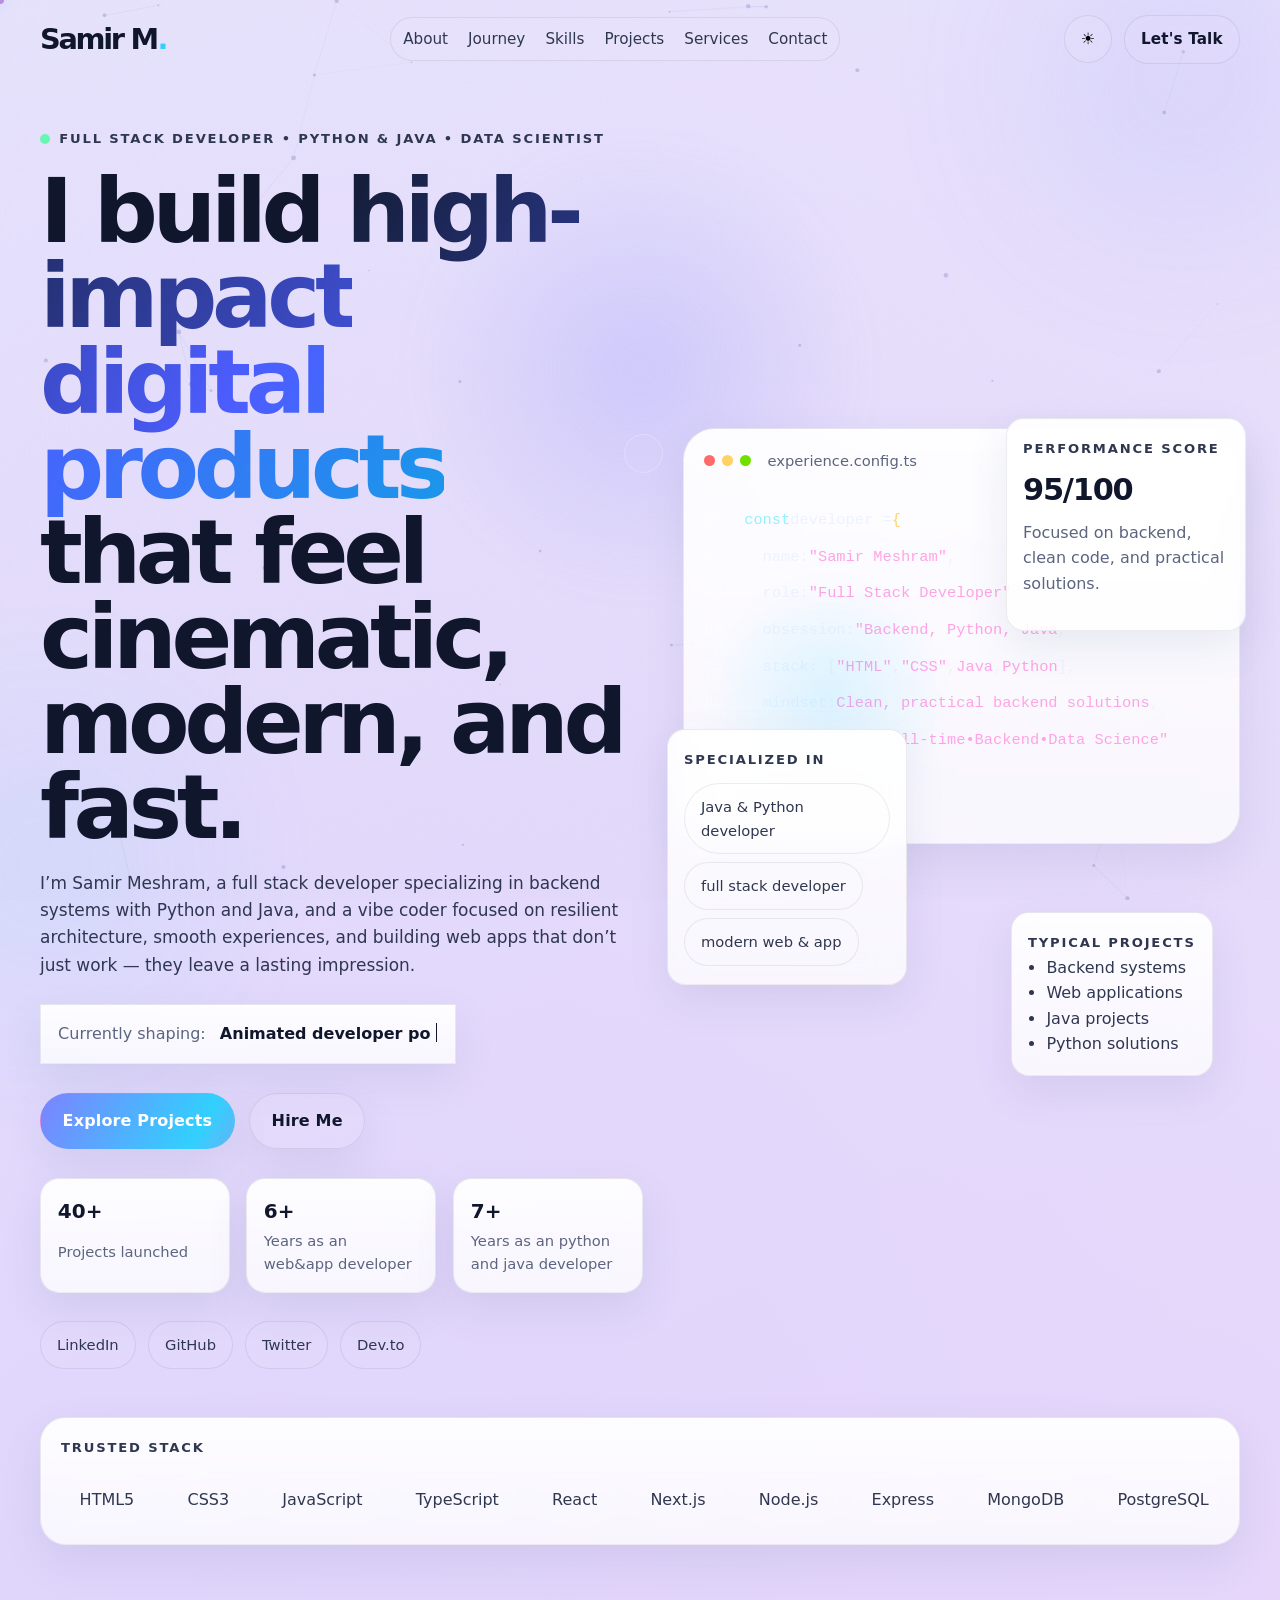
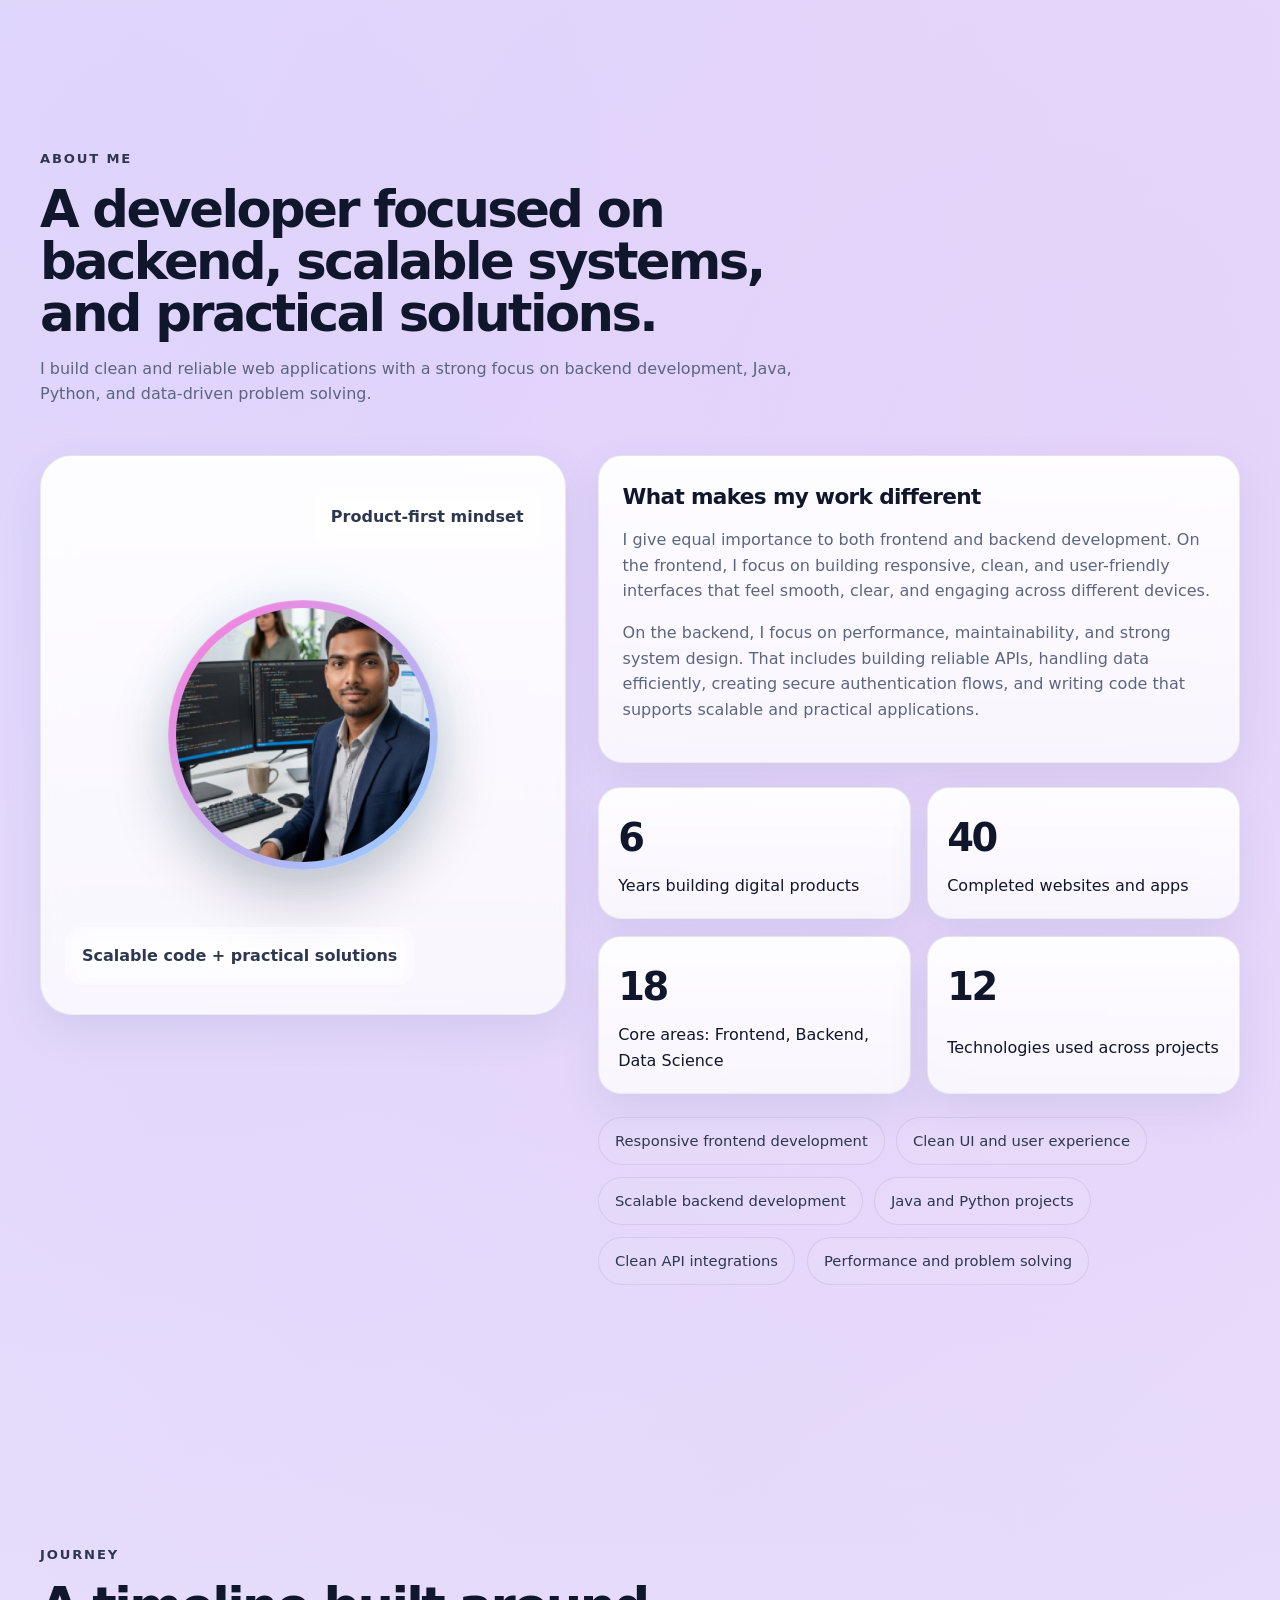
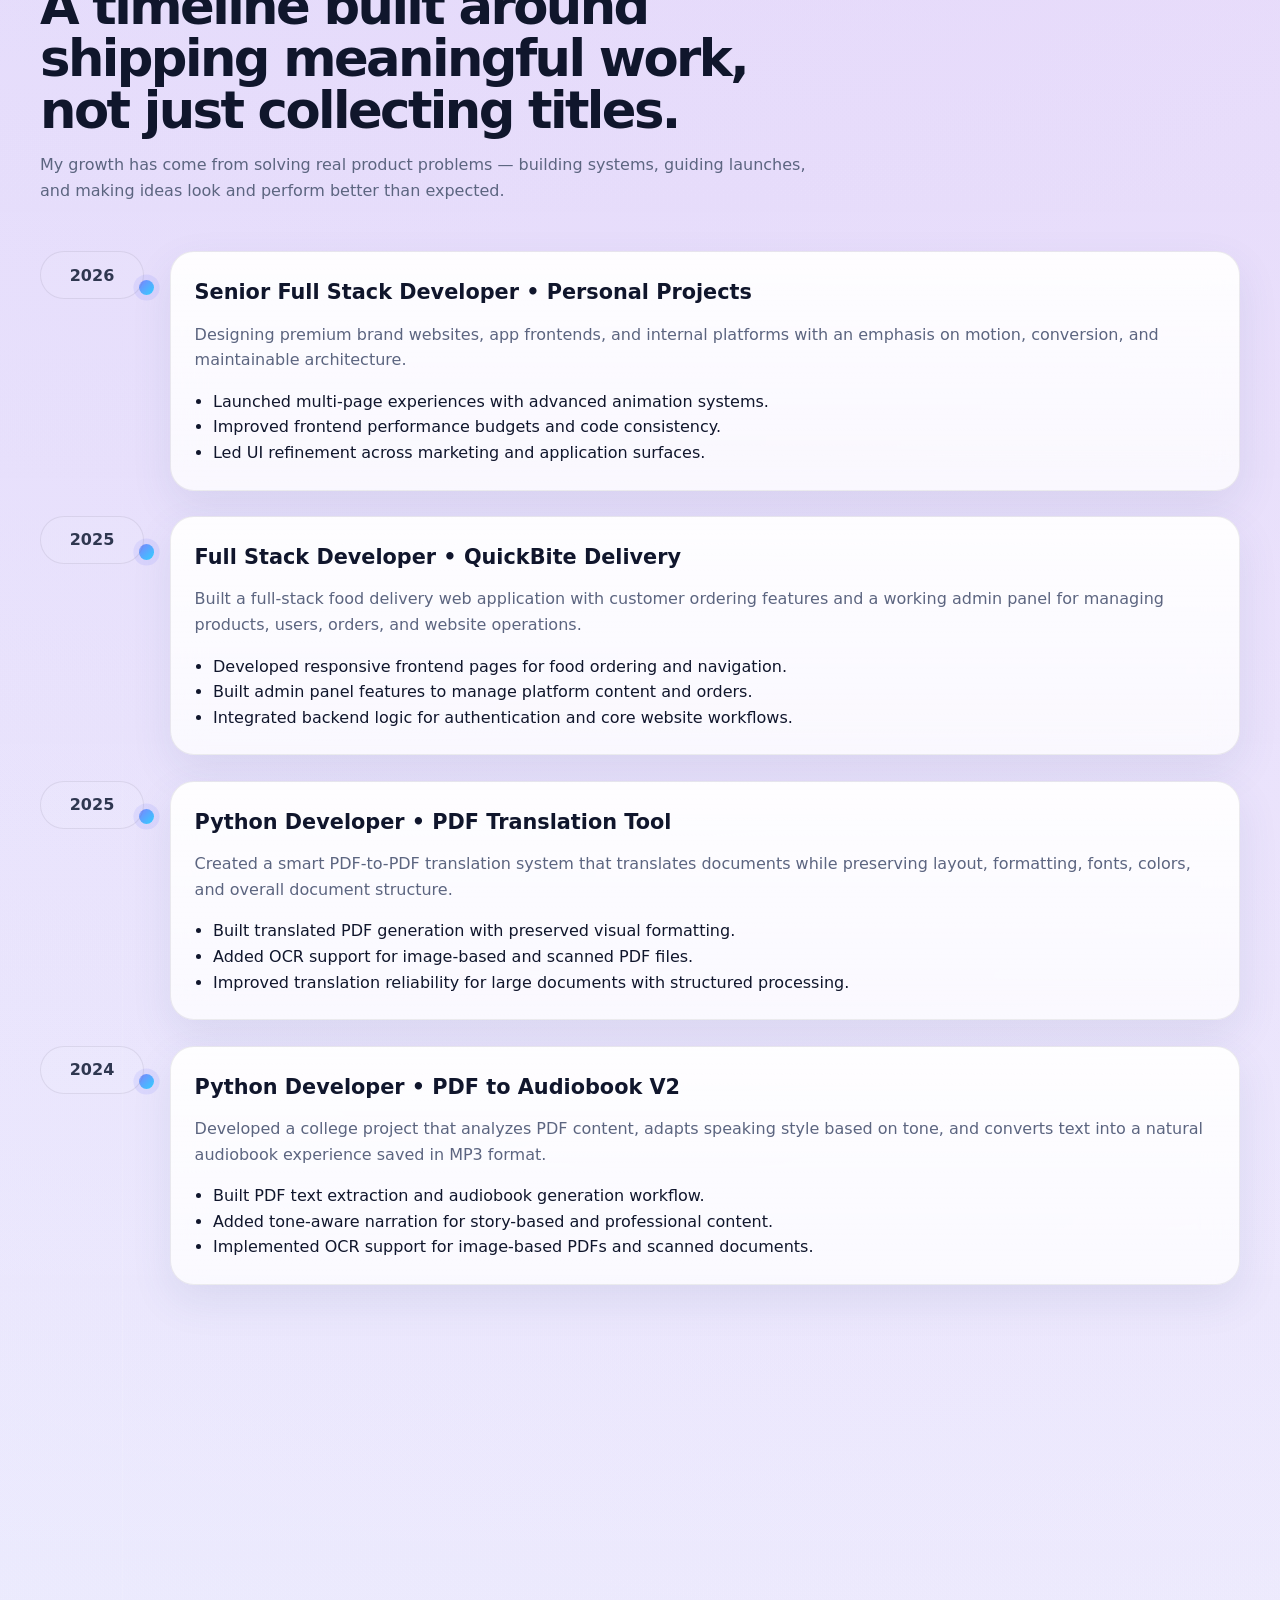
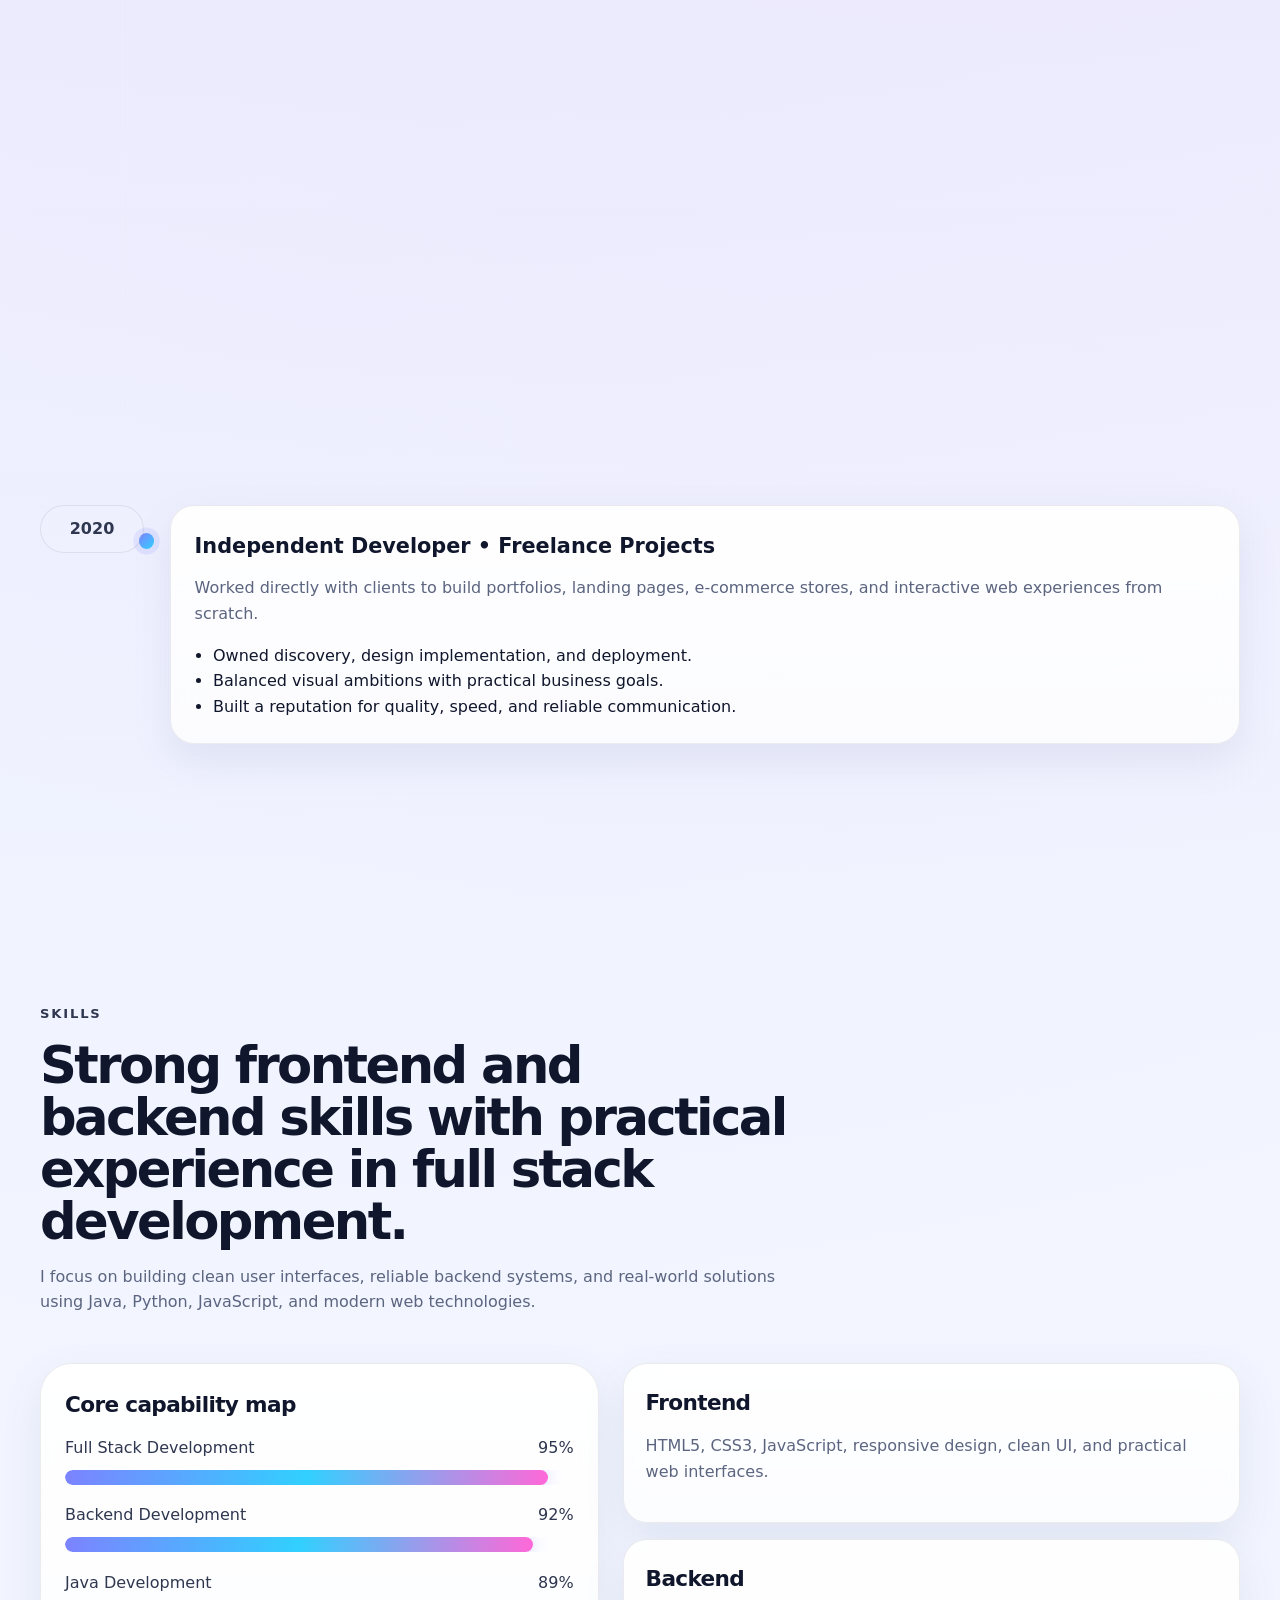
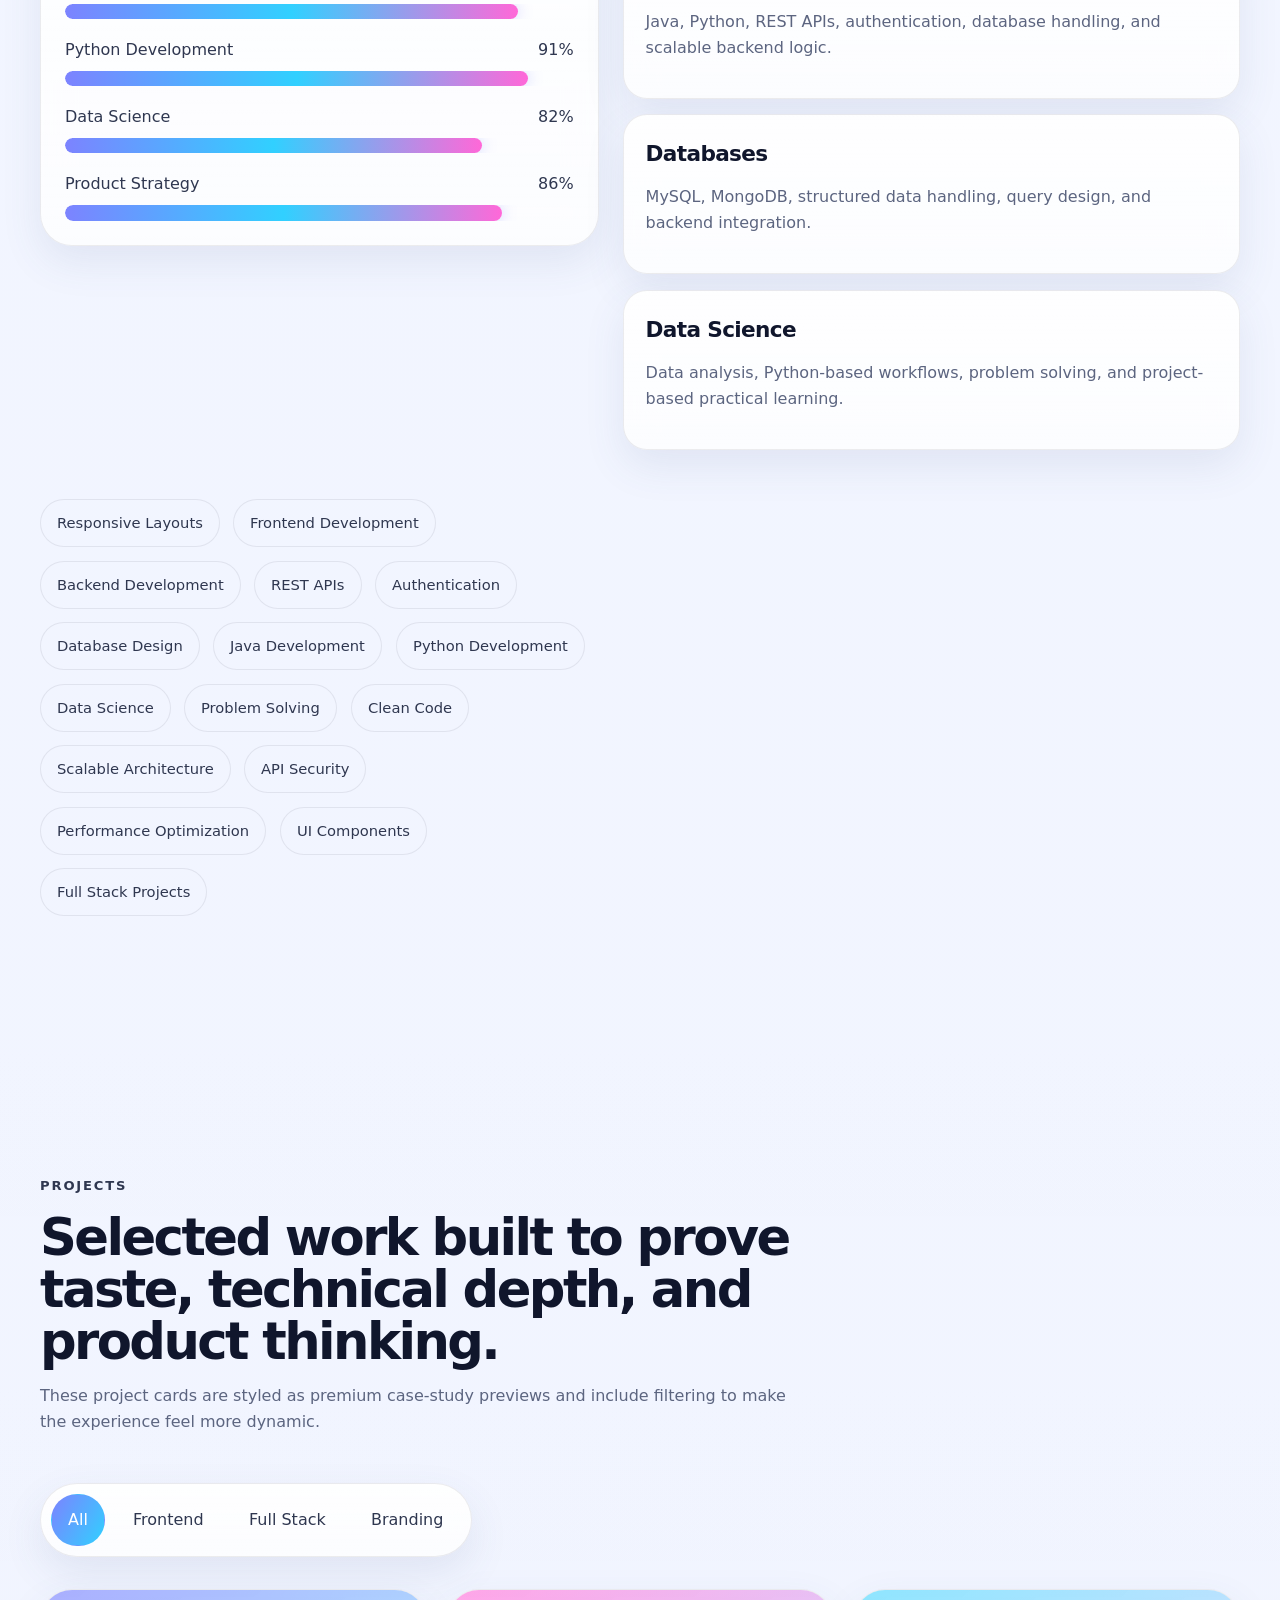
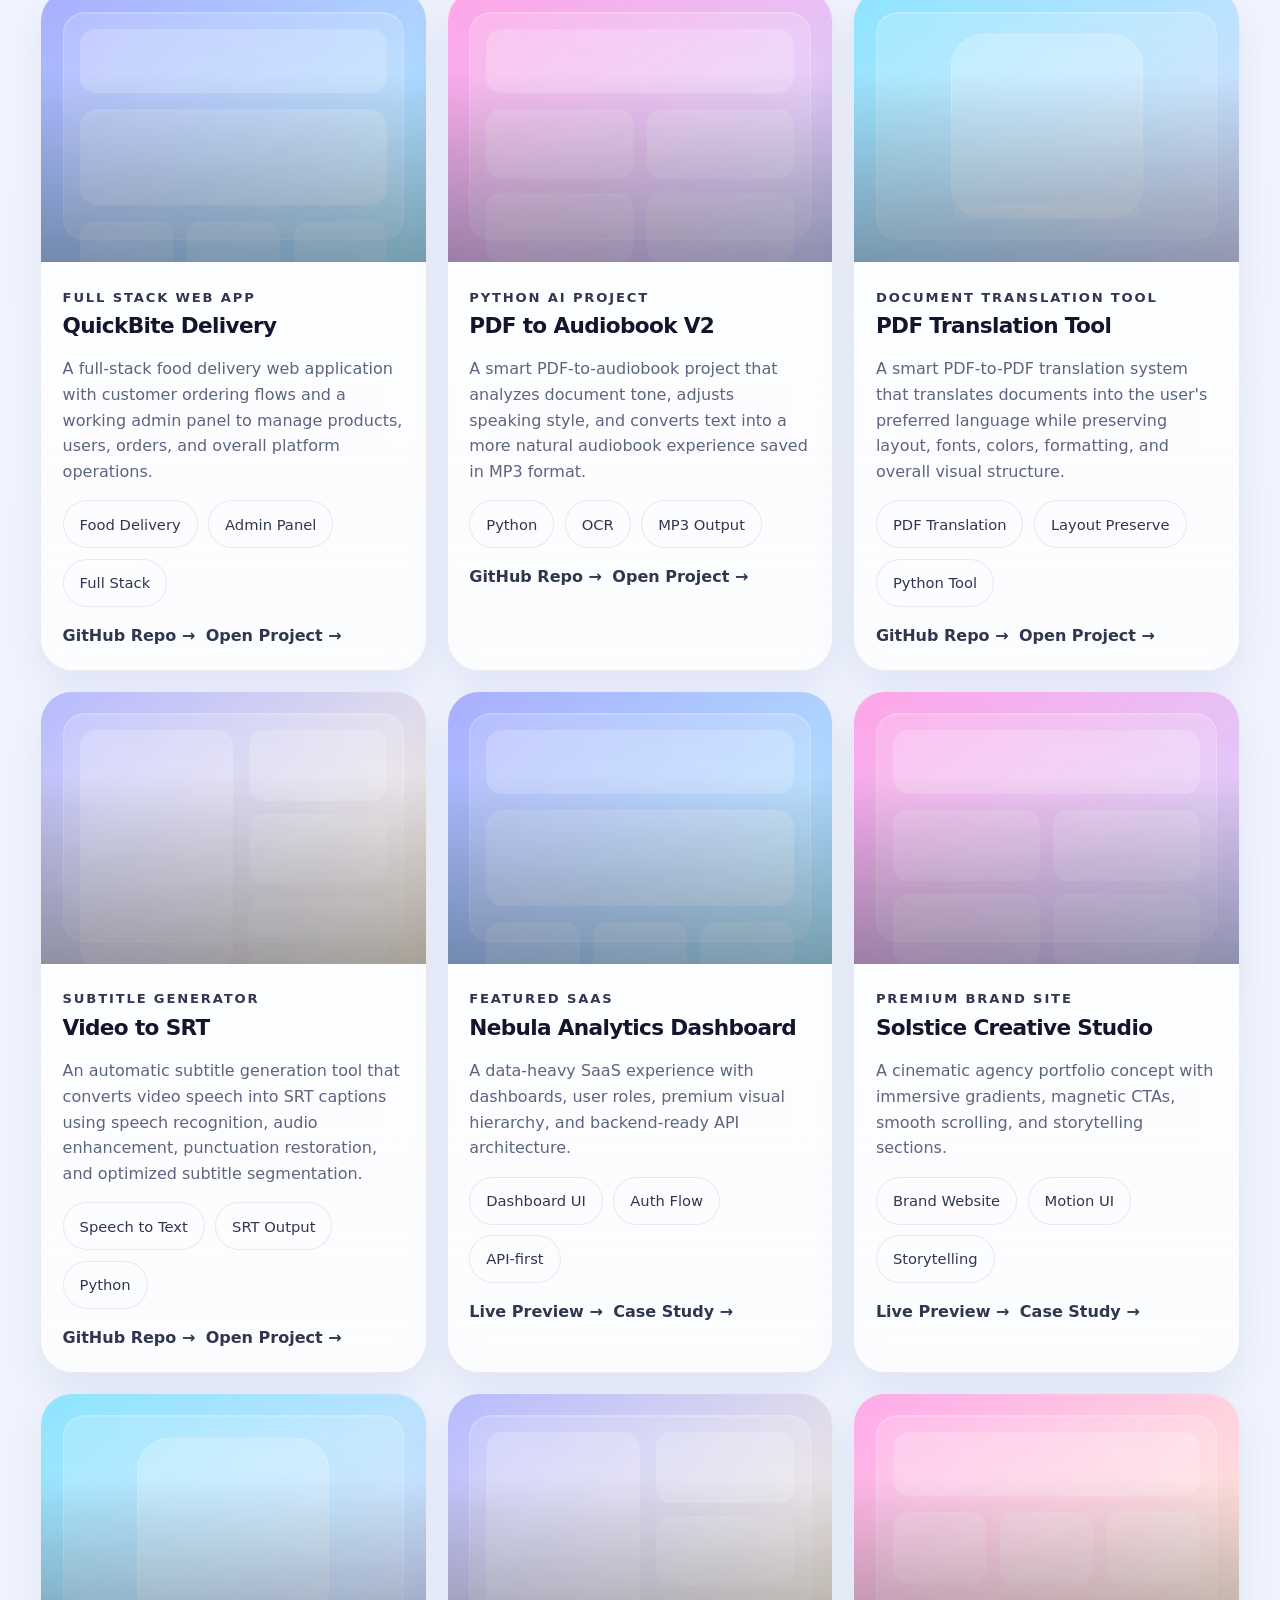
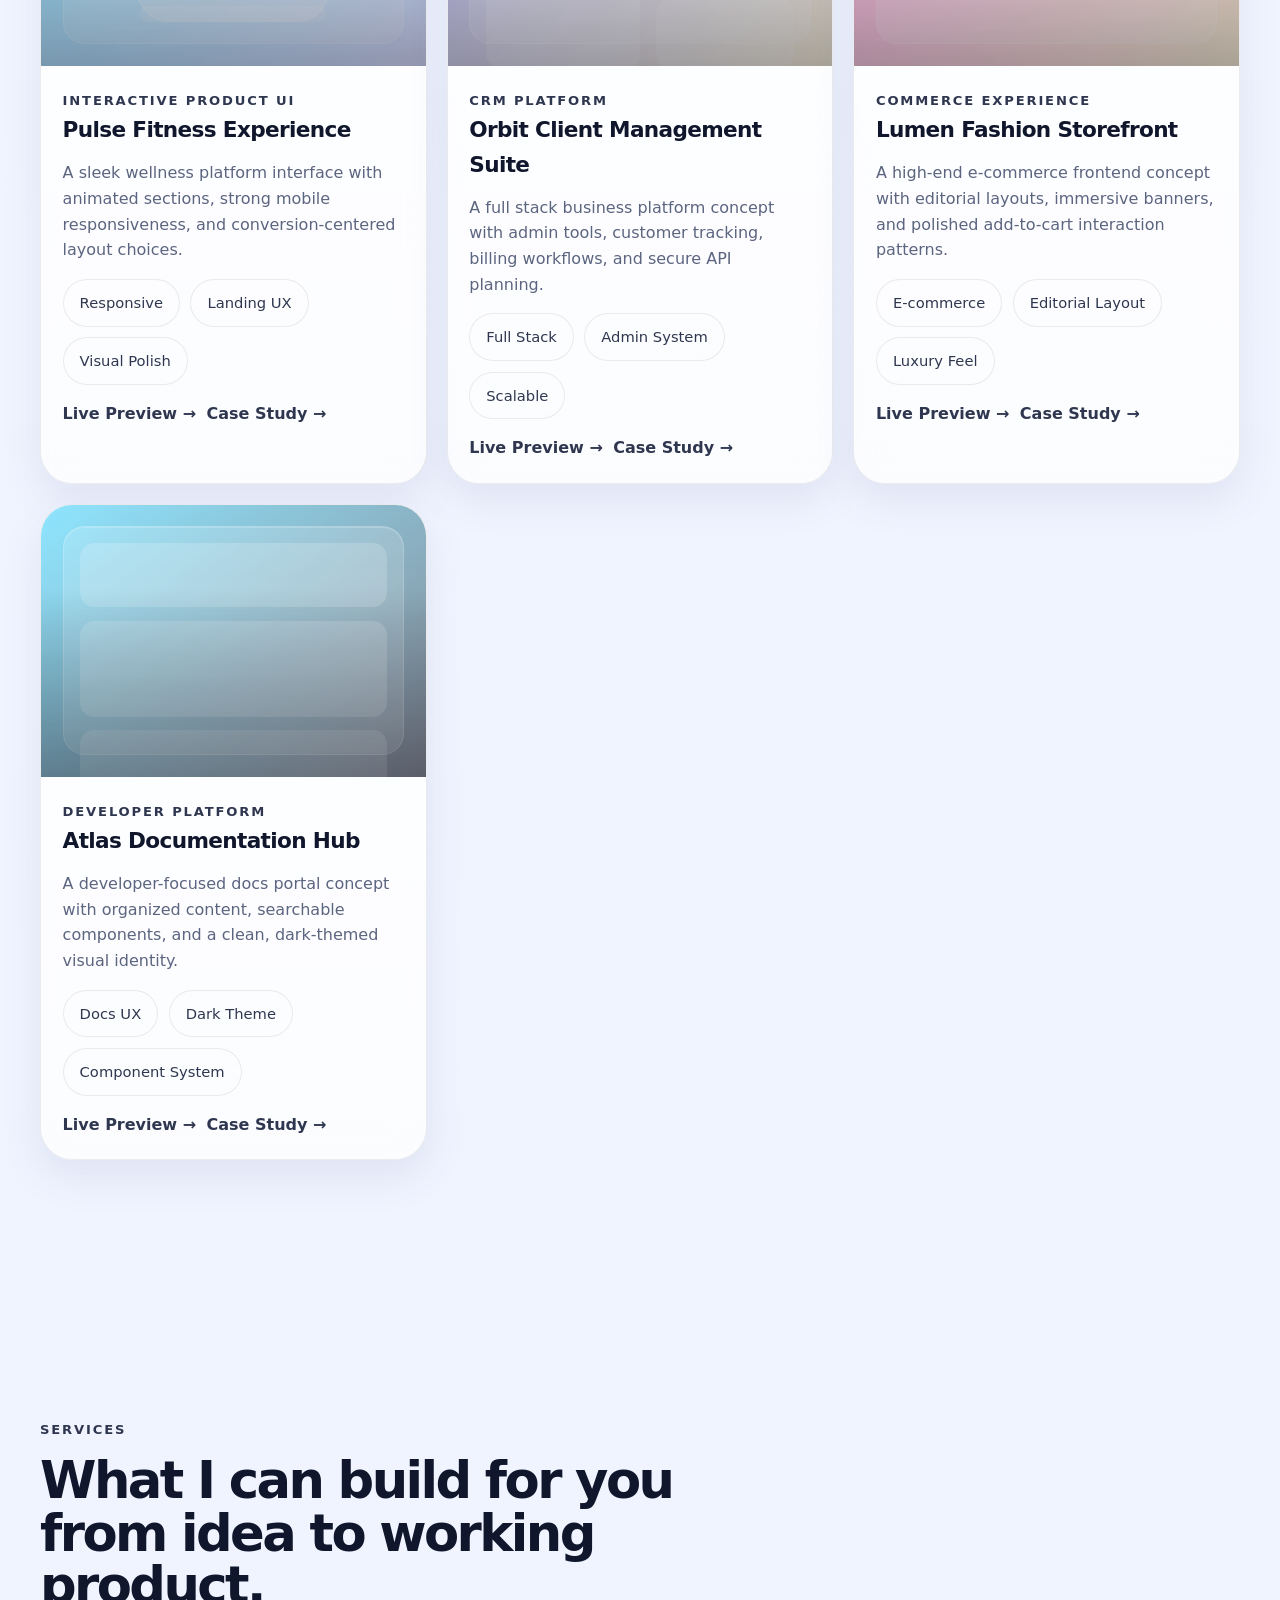
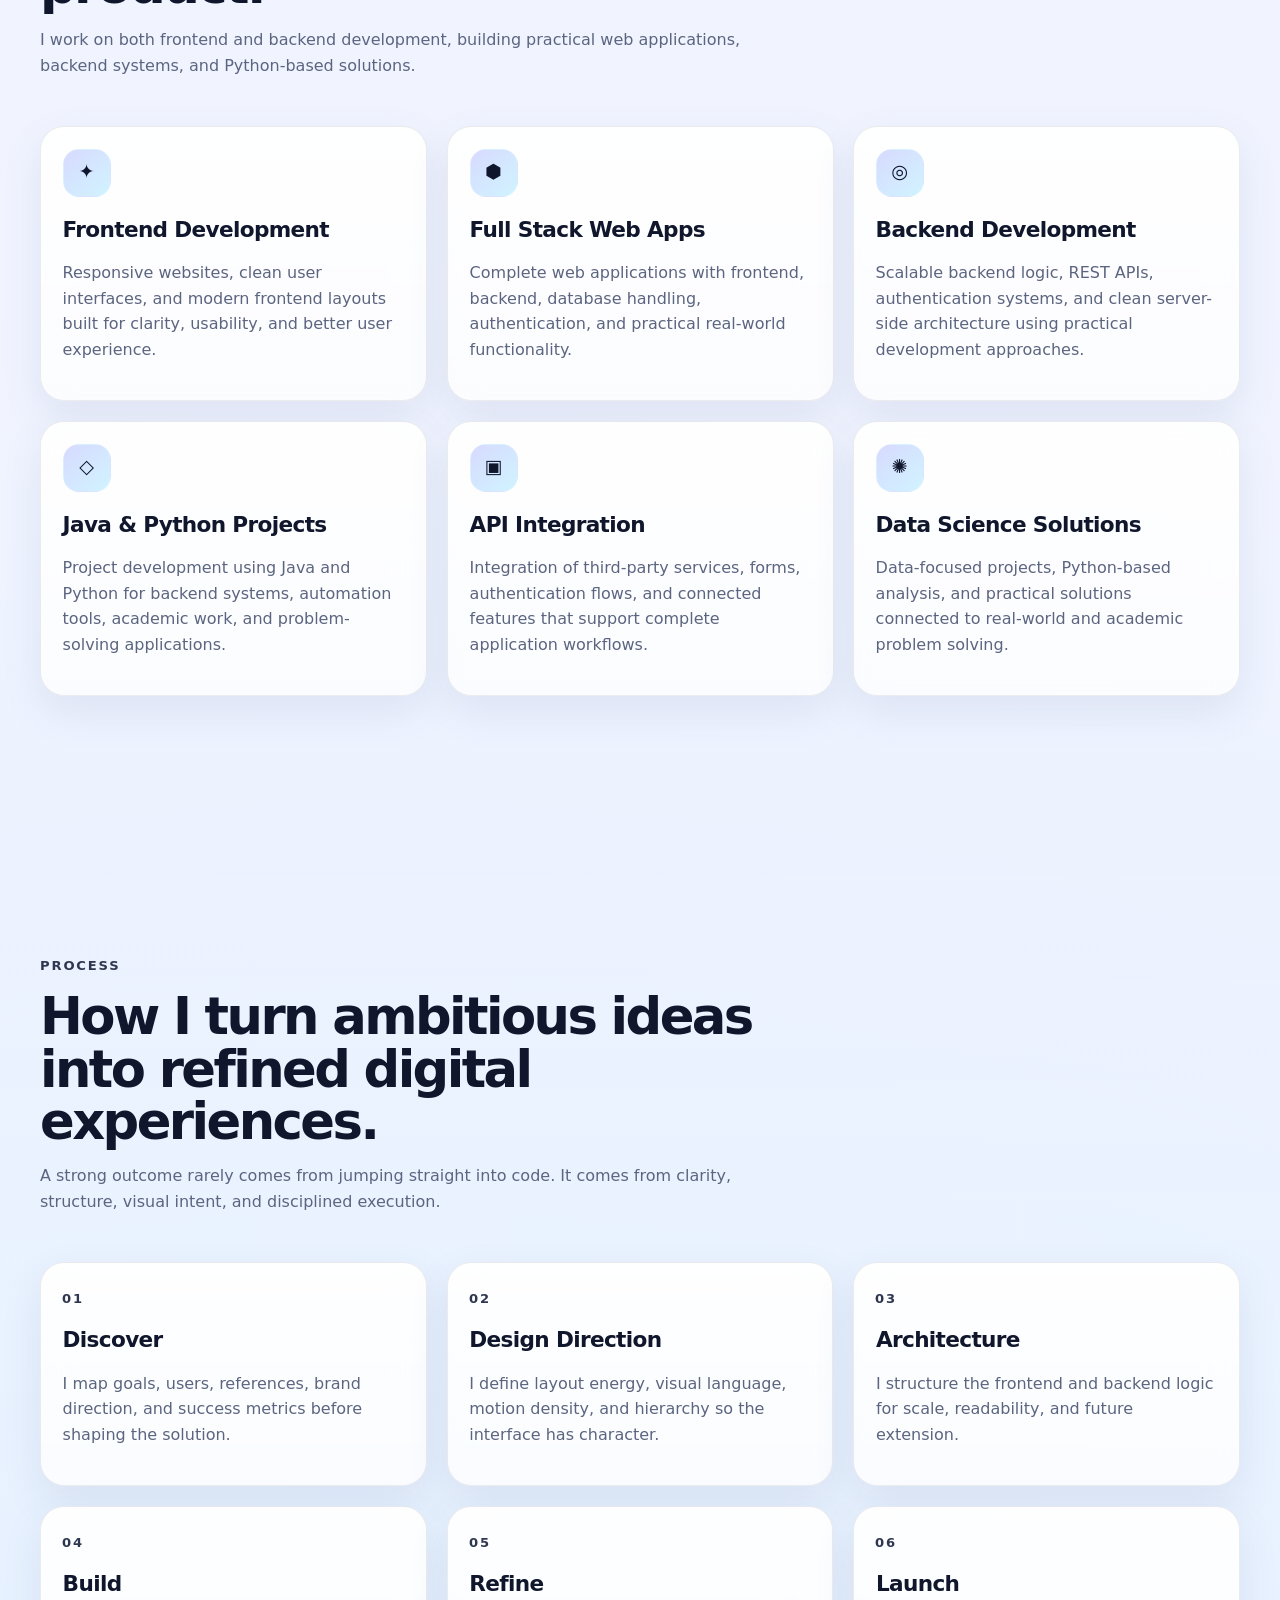
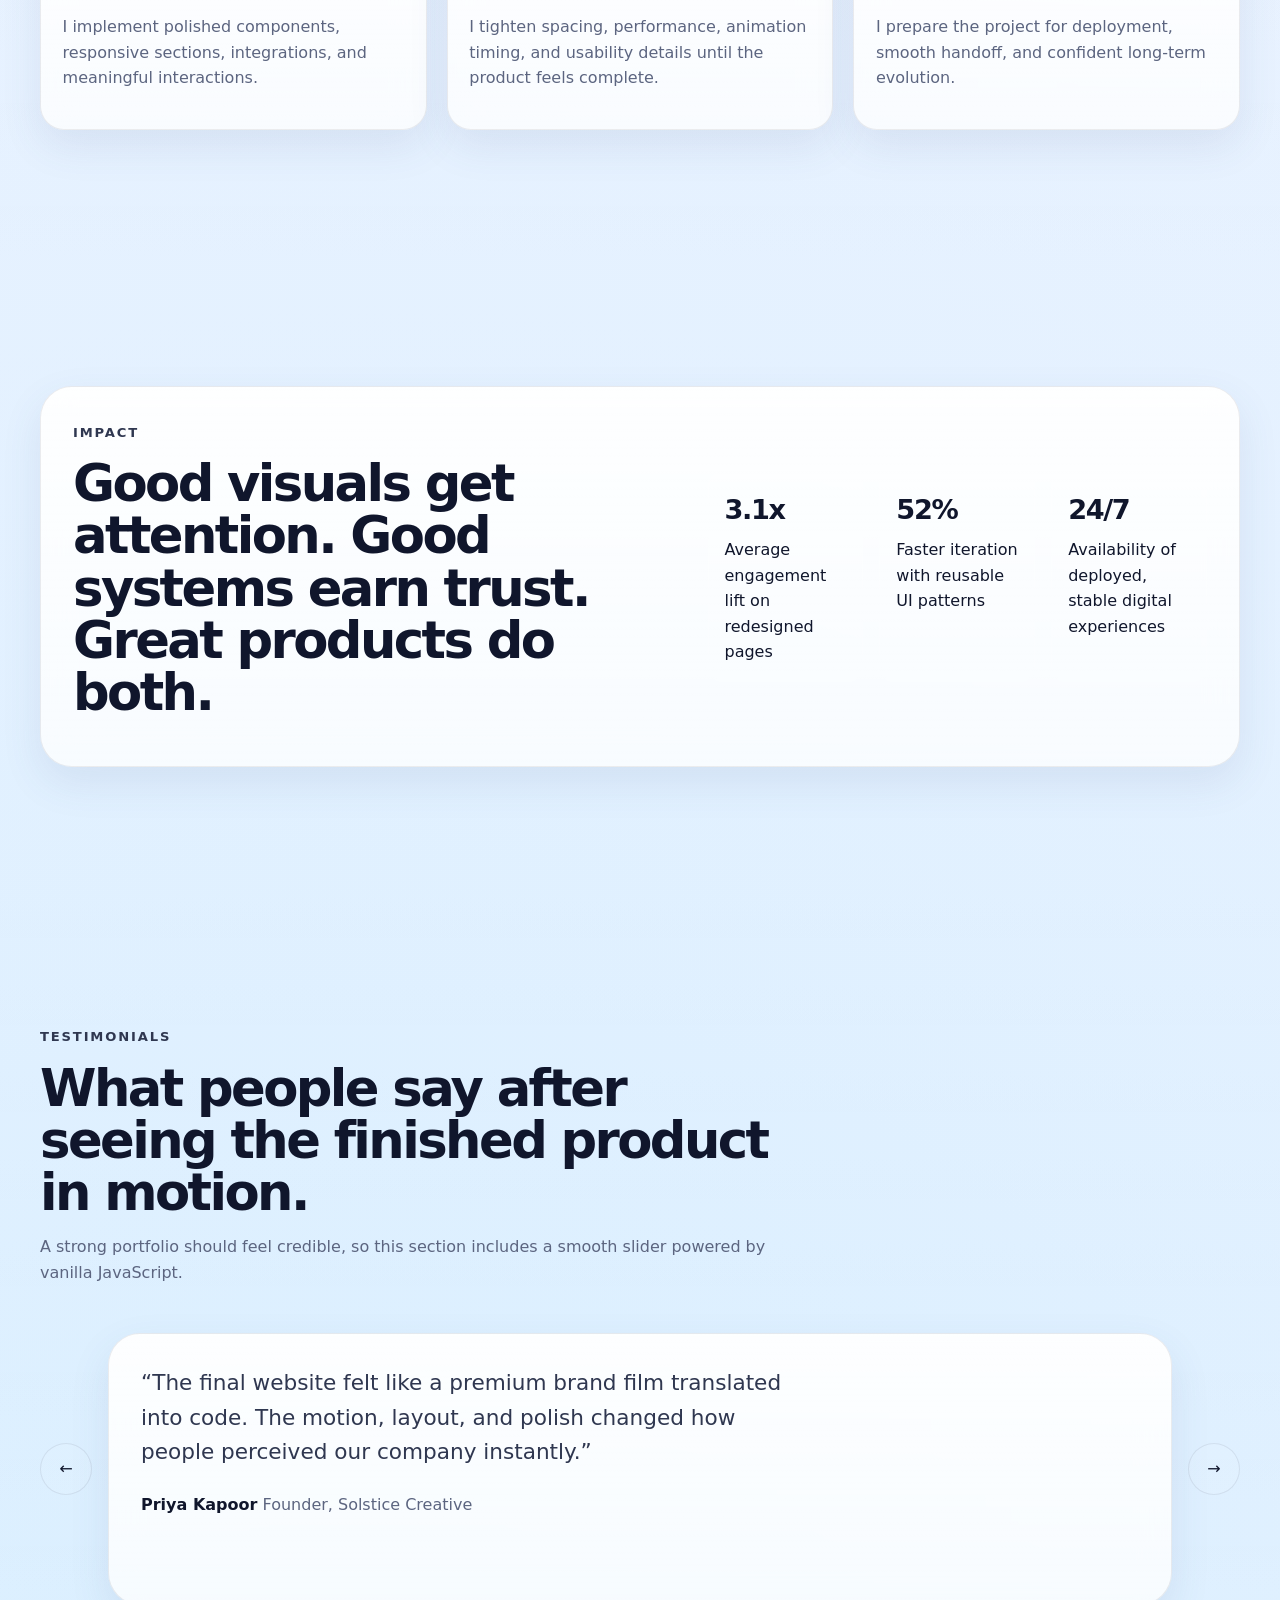
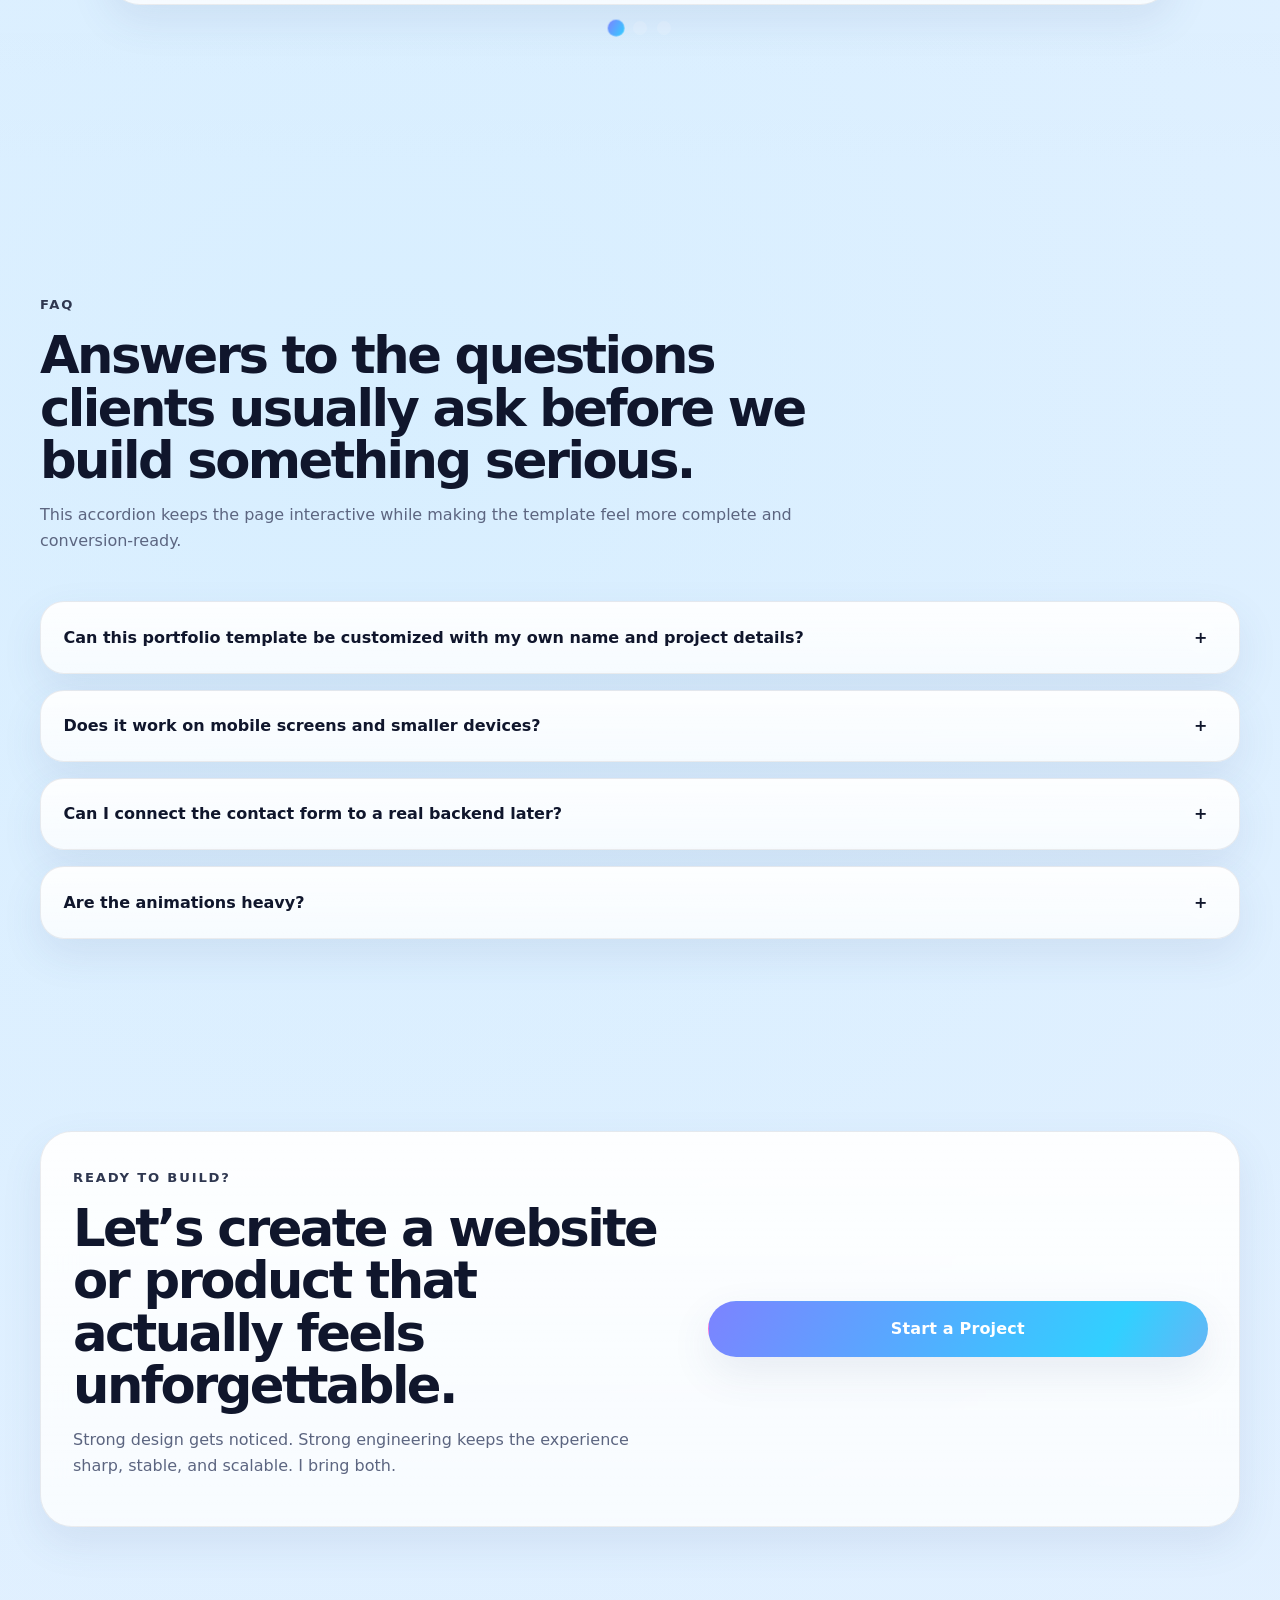
==== index.html @ 9055232e "Portfolio V2 update" ====
<!doctype html>
<html lang="en" data-theme="dark">

<head>
  <meta charset="UTF-8" />
  <meta name="viewport" content="width=device-width, initial-scale=1.0" />

  <title>Samir Meshram | Full Stack Developer</title>

  <meta
    name="description"
    content="Samir Meshram is a full stack developer specializing in backend systems, Python, Java, web applications, and practical digital solutions."
  />

  <meta
    name="keywords"
    content="Samir Meshram, Full Stack Developer, Python Developer, Java Developer, Backend Developer, Web Developer, Portfolio"
  />

  <meta name="author" content="Samir Meshram" />
  <meta name="robots" content="index, follow" />
  <meta name="theme-color" content="#0b1020" />

  <link rel="canonical" href="https://samirmeshram.in/" />
  <link rel="stylesheet" href="styles.css" />

  <meta property="og:type" content="website" />
  <meta property="og:url" content="https://samirmeshram.in/" />
  <meta property="og:title" content="Samir Meshram | Full Stack Developer" />
  <meta
    property="og:description"
    content="Portfolio of Samir Meshram — full stack developer focused on backend systems, Python, Java, and modern web applications."
  />
  <meta property="og:site_name" content="Samir Meshram" />

  <meta name="twitter:card" content="summary_large_image" />
  <meta name="twitter:title" content="Samir Meshram | Full Stack Developer" />
  <meta
    name="twitter:description"
    content="Portfolio of Samir Meshram — full stack developer focused on backend systems, Python, Java, and modern web applications."
  />
</head>

<body>
  <div class="preloader" aria-hidden="true">
    <div class="preloader__logo">SamirMeshram<span>.</span></div>
    <div class="preloader__text">Samir Meshram's Portfolio</div>
    <div class="preloader__bar"><span></span></div>
  </div>

  <div class="page-progress" aria-hidden="true"></div>
  <div class="cursor cursor-dot" aria-hidden="true"></div>
  <div class="cursor cursor-ring" aria-hidden="true"></div>
  <div class="noise" aria-hidden="true"></div>
  <button class="back-to-top" aria-label="Back to top">
    <span>↑</span>
  </button>

  <canvas id="particleCanvas" aria-hidden="true"></canvas>

  <header class="header" id="top">
    <nav class="container nav">
      <a class="brand magnetic" href="index.html" aria-label="Go to home section">
        <span class="brand__mark">Samir M</span>
        <span class="brand__dot">.</span>
      </a>

      <div class="nav__links" id="desktopNav">
        <a href="about.html">About</a>
        <a href="journey.html">Journey</a>
        <a href="skills.html">Skills</a>
        <a href="projects.html">Projects</a>
        <a href="services.html">Services</a>
        <a href="contact.html">Contact</a>
      </div>

      <div class="nav__actions">
        <button class="theme-toggle magnetic" id="themeToggle" aria-label="Toggle theme">
          <span class="theme-toggle__sun">☀</span>
          <span class="theme-toggle__moon">☾</span>
        </button>
        <a class="button button--tiny button--ghost magnetic desktop-only" href="contact.html">Let's Talk</a>
        <button class="menu-toggle" id="menuToggle" aria-label="Open menu" aria-expanded="false"
          aria-controls="mobileMenu">
          <span></span>
          <span></span>
          <span></span>
        </button>
      </div>
    </nav>

    <div class="mobile-menu" id="mobileMenu" aria-hidden="true">
      <a href="about.html">About</a>
      <a href="journey.html">Journey</a>
      <a href="skills.html">Skills</a>
      <a href="projects.html">Projects</a>
      <a href="services.html">Services</a>
      <a href="contact.html">Contact</a>
    </div>
  </header>

  <main>
    <section class="hero section section--hero" id="home">
      <div class="hero__spotlight"></div>
      <div class="container hero__grid">
        <div class="hero__content reveal reveal--left">
          <div class="eyebrow">
            <span class="eyebrow__pulse"></span>
            Full Stack Developer • Python & Java • Data Scientist
          </div>
          <h1>
            I build
            <span class="gradient-text">high-impact digital products</span>
            that feel cinematic, modern, and fast.
          </h1>
          <p class="hero__lead">
            I’m Samir Meshram, a full stack developer specializing in backend
            systems with Python and Java, and a vibe coder focused on
            resilient architecture, smooth experiences, and building web apps
            that don’t just work — they leave a lasting impression.
          </p>

          <div class="hero__typing glass-card">
            <span class="hero__typing-label">Currently shaping:</span>
            <span class="hero__typing-value" id="typedRole"></span>
          </div>

          <div class="hero__actions">
            <a href="projects.html" class="button button--primary magnetic">
              Explore Projects
            </a>
            <a href="contact.html" class="button button--ghost magnetic">
              Hire Me
            </a>
          </div>

          <div class="hero__mini-grid">
            <article class="mini-card glass-card magnetic">
              <strong>40+</strong>
              <span>Projects launched</span>
            </article>
            <article class="mini-card glass-card magnetic">
              <strong>6+</strong>
              <span>Years as an web&app developer</span>
            </article>
            <article class="mini-card glass-card magnetic">
              <strong>7+</strong>
              <span>Years as an python and java developer</span>
            </article>
          </div>

          <div class="hero__socials">
            <a class="tag magnetic" href="https://www.linkedin.com/in/samir-meshram/" target="_blank"
              rel="noopener noreferrer">LinkedIn</a>
            <a class="tag magnetic" href="https://github.com/SamirYMeshram" target="_blank"
              rel="noopener noreferrer">GitHub</a>
            <a class="tag magnetic" href="https://x.com/SameerMesh91741" target="_blank"
              rel="noopener noreferrer">Twitter</a>
            <a class="tag magnetic" href="https://dev.to/samirymeshram" target="_blank"
              rel="noopener noreferrer">Dev.to</a>
          </div>
        </div>

        <div class="hero__visual reveal reveal--right">
          <div class="code-window glass-card tilt-card" data-tilt>
            <div class="code-window__top">
              <div class="window-dots" aria-hidden="true">
                <span></span>
                <span></span>
                <span></span>
              </div>
              <div class="window-title">experience.config.ts</div>
            </div>
            <div class="code-window__body">
              <div class="code-line">
                <span class="code-line__num">01</span><span class="code-key">const</span> developer =
                <span class="code-brace">{</span>
              </div>
              <div class="code-line">
                <span class="code-line__num">02</span>&nbsp;&nbsp;name:
                <span class="code-string">"Samir Meshram"</span>,
              </div>
              <div class="code-line">
                <span class="code-line__num">03</span>&nbsp;&nbsp;role:
                <span class="code-string">"Full Stack Developer"</span>,
              </div>
              <div class="code-line">
                <span class="code-line__num">04</span>&nbsp;&nbsp;obsession:
                <span class="code-string">"Backend, Python, Java</span>,
              </div>
              <div class="code-line">
                <span class="code-line__num">05</span>&nbsp;&nbsp;stack:
                [<span class="code-string">"HTML"</span>,
                <span class="code-string">"CSS"</span>,
                <span class="code-string">Java</span>,
                <span class="code-string">Python</span>],
              </div>
              <div class="code-line">
                <span class="code-line__num">06</span>&nbsp;&nbsp;mindset:
                <span class="code-string">Clean, practical backend solutions</span>,
              </div>
              <div class="code-line">
                <span class="code-line__num">07</span>&nbsp;&nbsp;availableFor:
                <span class="code-string">Full-time•Backend•Data Science"</span>
              </div>
              <div class="code-line">
                <span class="code-line__num">08</span><span class="code-brace">}</span>;
              </div>
            </div>
          </div>

          <article class="floating-card floating-card--primary glass-card magnetic">
            <div class="floating-card__label">Performance Score</div>
            <div class="floating-card__value">95/100</div>
            <p>Focused on backend, clean code, and practical solutions.</p>
          </article>

          <article class="floating-card floating-card--secondary glass-card magnetic">
            <div class="floating-card__label">Specialized In</div>
            <div class="floating-card__chips">
              <span>Java & Python developer</span>
              <span>full stack developer</span>
              <span>modern web & app</span>
            </div>
          </article>

          <article class="floating-card floating-card--tertiary glass-card magnetic">
            <div class="floating-card__label">Typical Projects</div>
            <ul>
              <li>Backend systems</li>
              <li>Web applications</li>
              <li>Java projects</li>
              <li>Python solutions</li>
            </ul>
          </article>
        </div>
      </div>

      <div class="container stack-strip reveal">
        <div class="stack-strip__label">Trusted stack</div>
        <div class="stack-marquee">
          <div class="stack-marquee__track">
            <span>HTML5</span>
            <span>CSS3</span>
            <span>JavaScript</span>
            <span>TypeScript</span>
            <span>React</span>
            <span>Next.js</span>
            <span>Node.js</span>
            <span>Express</span>
            <span>MongoDB</span>
            <span>PostgreSQL</span>
            <span>Docker</span>
            <span>AWS</span>
            <span>Figma</span>
            <span>REST APIs</span>
            <span>Java</span>
            <span>Python</span>
            <span>MySQL</span>
            <span>MongoDB</span>
            <span>GraphQL</span>
            <span>HTML5</span>
            <span>CSS3</span>
            <span>JavaScript</span>
            <span>TypeScript</span>
            <span>React</span>
            <span>Next.js</span>
            <span>Node.js</span>
            <span>Express</span>
            <span>MongoDB</span>
            <span>PostgreSQL</span>
            <span>Docker</span>
            <span>AWS</span>
            <span>Figma</span>
            <span>REST APIs</span>
            <span>GraphQL</span>
          </div>
        </div>
      </div>
    </section>

    <section class="section" id="about">
      <div class="container">
        <div class="section-heading reveal">
          <p class="section-heading__kicker">About Me</p>
          <h2>
            A developer focused on backend, scalable systems, and practical
            solutions.
          </h2>
          <p>
            I build clean and reliable web applications with a strong focus on
            backend development, Java, Python, and data-driven problem
            solving.
          </p>
        </div>

        <div class="about-grid">
          <div class="about-visual reveal reveal--left">
            <div class="portrait-panel glass-card tilt-card" data-tilt>
              <div class="portrait-halo"></div>
              <div class="portrait-core">
                <img src="samir.png" alt="Samir Meshram" class="portrait-img" />
              </div>
              <div class="portrait-card portrait-card--top">
                <span>Product-first mindset</span>
              </div>
              <div class="portrait-card portrait-card--bottom">
                <span>Scalable code + practical solutions</span>
              </div>
            </div>
          </div>

          <div class="about-copy reveal reveal--right">
            <div class="copy-block glass-card">
              <h3>What makes my work different</h3>
              <p>
                I give equal importance to both frontend and backend
                development. On the frontend, I focus on building responsive,
                clean, and user-friendly interfaces that feel smooth, clear,
                and engaging across different devices.
              </p>
              <p>
                On the backend, I focus on performance, maintainability, and
                strong system design. That includes building reliable APIs,
                handling data efficiently, creating secure authentication
                flows, and writing code that supports scalable and practical
                applications.
              </p>
            </div>

            <div class="metric-grid">
              <article class="metric-card glass-card magnetic">
                <strong data-counter="6">0</strong>
                <span>Years building digital products</span>
              </article>
              <article class="metric-card glass-card magnetic">
                <strong data-counter="40">0</strong>
                <span>Completed websites and apps</span>
              </article>
              <article class="metric-card glass-card magnetic">
                <strong data-counter="18">0</strong>
                <span>Core areas: Frontend, Backend, Data Science</span>
              </article>
              <article class="metric-card glass-card magnetic">
                <strong data-counter="12">0</strong>
                <span>Technologies used across projects</span>
              </article>
            </div>

            <div class="about-highlights">
              <div class="highlight-pill magnetic">
                Responsive frontend development
              </div>
              <div class="highlight-pill magnetic">
                Clean UI and user experience
              </div>
              <div class="highlight-pill magnetic">
                Scalable backend development
              </div>
              <div class="highlight-pill magnetic">
                Java and Python projects
              </div>
              <div class="highlight-pill magnetic">
                Clean API integrations
              </div>
              <div class="highlight-pill magnetic">
                Performance and problem solving
              </div>
            </div>
          </div>
        </div>
      </div>
    </section>

    <section class="section section--muted" id="journey">
      <div class="container">
        <div class="section-heading reveal">
          <p class="section-heading__kicker">Journey</p>
          <h2>
            A timeline built around shipping meaningful work, not just
            collecting titles.
          </h2>
          <p>
            My growth has come from solving real product problems — building
            systems, guiding launches, and making ideas look and perform
            better than expected.
          </p>
        </div>

        <div class="timeline">
          <article class="timeline-item reveal">
            <span class="timeline-item__year">2026</span>
            <div class="timeline-item__content glass-card">
              <h3>Senior Full Stack Developer • Personal Projects</h3>
              <p>
                Designing premium brand websites, app frontends, and internal
                platforms with an emphasis on motion, conversion, and
                maintainable architecture.
              </p>
              <ul>
                <li>
                  Launched multi-page experiences with advanced animation
                  systems.
                </li>
                <li>
                  Improved frontend performance budgets and code consistency.
                </li>
                <li>
                  Led UI refinement across marketing and application surfaces.
                </li>
              </ul>
            </div>
          </article>
          <article class="timeline-item reveal">
            <span class="timeline-item__year">2025</span>
            <div class="timeline-item__content glass-card">
              <h3>
                <a href="https://github.com/SamirYMeshram/mywebsite" target="_blank" rel="noopener noreferrer"
                  style="color: inherit; text-decoration: none">Full Stack Developer • QuickBite Delivery</a>
              </h3>
              <p>
                Built a full-stack food delivery web application with customer
                ordering features and a working admin panel for managing
                products, users, orders, and website operations.
              </p>
              <ul>
                <li>
                  Developed responsive frontend pages for food ordering and
                  navigation.
                </li>
                <li>
                  Built admin panel features to manage platform content and
                  orders.
                </li>
                <li>
                  Integrated backend logic for authentication and core website
                  workflows.
                </li>
              </ul>
            </div>
          </article>

          <article class="timeline-item reveal">
            <span class="timeline-item__year">2025</span>
            <div class="timeline-item__content glass-card">
              <h3>
                <a href="https://github.com/SamirYMeshram/PDF-Translation-Tool" target="_blank"
                  rel="noopener noreferrer" style="color: inherit; text-decoration: none">Python Developer • PDF
                  Translation Tool</a>
              </h3>
              <p>
                Created a smart PDF-to-PDF translation system that translates
                documents while preserving layout, formatting, fonts, colors,
                and overall document structure.
              </p>
              <ul>
                <li>
                  Built translated PDF generation with preserved visual
                  formatting.
                </li>
                <li>
                  Added OCR support for image-based and scanned PDF files.
                </li>
                <li>
                  Improved translation reliability for large documents with
                  structured processing.
                </li>
              </ul>
            </div>
          </article>

          <article class="timeline-item reveal">
            <span class="timeline-item__year">2024</span>
            <div class="timeline-item__content glass-card">
              <h3>
                <a href="https://github.com/SamirYMeshram/pdf-to-audiobook-V2" target="_blank" rel="noopener noreferrer"
                  style="color: inherit; text-decoration: none">Python Developer • PDF to Audiobook V2</a>
              </h3>
              <p>
                Developed a college project that analyzes PDF content, adapts
                speaking style based on tone, and converts text into a natural
                audiobook experience saved in MP3 format.
              </p>
              <ul>
                <li>
                  Built PDF text extraction and audiobook generation workflow.
                </li>
                <li>
                  Added tone-aware narration for story-based and professional
                  content.
                </li>
                <li>
                  Implemented OCR support for image-based PDFs and scanned
                  documents.
                </li>
              </ul>
            </div>
          </article>

          <article class="timeline-item reveal">
            <span class="timeline-item__year">2024</span>
            <div class="timeline-item__content glass-card">
              <h3>
                <a href="https://github.com/SamirYMeshram/Video-to-srt" target="_blank" rel="noopener noreferrer"
                  style="color: inherit; text-decoration: none">Python Developer • Video to SRT</a>
              </h3>
              <p>
                Created an automatic subtitle generation tool that converts
                video speech into SRT captions with improved readability,
                timestamps, and subtitle segmentation.
              </p>
              <ul>
                <li>
                  Built speech-to-subtitle generation using automated
                  transcription.
                </li>
                <li>
                  Enhanced audio processing to improve subtitle accuracy.
                </li>
                <li>
                  Added punctuation restoration and optimized subtitle output
                  formatting.
                </li>
              </ul>
            </div>
          </article>
          <article class="timeline-item reveal">
            <span class="timeline-item__year">2024</span>
            <div class="timeline-item__content glass-card">
              <h3>Full Stack Engineer • SaaS Platform</h3>
              <p>
                Developed feature-rich dashboards, authentication workflows,
                payment-connected user flows, and analytics tooling for
                fast-moving software products.
              </p>
              <ul>
                <li>
                  Built modular dashboard systems with reusable UI patterns.
                </li>
                <li>
                  Created Node-powered APIs and secure role-based access
                  flows.
                </li>
                <li>
                  Collaborated closely with founders, designers, and
                  marketers.
                </li>
              </ul>
            </div>
          </article>

          <article class="timeline-item reveal">
            <span class="timeline-item__year">2022</span>
            <div class="timeline-item__content glass-card">
              <h3>Frontend Developer • Creative Agency</h3>
              <p>
                Transformed high-fidelity design concepts into responsive,
                interactive websites for startups and brands seeking a strong
                first impression.
              </p>
              <ul>
                <li>
                  Implemented sophisticated layouts and scroll-based
                  storytelling.
                </li>
                <li>Improved motion polish without sacrificing usability.</li>
                <li>Helped shape component libraries for faster delivery.</li>
              </ul>
            </div>
          </article>

          <article class="timeline-item reveal">
            <span class="timeline-item__year">2020</span>
            <div class="timeline-item__content glass-card">
              <h3>Independent Developer • Freelance Projects</h3>
              <p>
                Worked directly with clients to build portfolios, landing
                pages, e-commerce stores, and interactive web experiences from
                scratch.
              </p>
              <ul>
                <li>
                  Owned discovery, design implementation, and deployment.
                </li>
                <li>
                  Balanced visual ambitions with practical business goals.
                </li>
                <li>
                  Built a reputation for quality, speed, and reliable
                  communication.
                </li>
              </ul>
            </div>
          </article>
        </div>
      </div>
    </section>

    <section class="section" id="skills">
      <div class="container">
        <div class="section-heading reveal">
          <p class="section-heading__kicker">Skills</p>
          <h2>
            Strong frontend and backend skills with practical experience in
            full stack development.
          </h2>
          <p>
            I focus on building clean user interfaces, reliable backend
            systems, and real-world solutions using Java, Python, JavaScript,
            and modern web technologies.
          </p>
        </div>

        <div class="skills-layout">
          <div class="skills-chart glass-card reveal reveal--left">
            <h3>Core capability map</h3>
            <div class="skill-meter">
              <div class="skill-meter__top">
                <span>Full Stack Development</span>
                <span>95%</span>
              </div>
              <div class="skill-meter__bar">
                <span style="--level: 95%"></span>
              </div>
            </div>
            <div class="skill-meter">
              <div class="skill-meter__top">
                <span>Backend Development</span>
                <span>92%</span>
              </div>
              <div class="skill-meter__bar">
                <span style="--level: 92%"></span>
              </div>
            </div>
            <div class="skill-meter">
              <div class="skill-meter__top">
                <span>Java Development</span>
                <span>89%</span>
              </div>
              <div class="skill-meter__bar">
                <span style="--level: 89%"></span>
              </div>
            </div>
            <div class="skill-meter">
              <div class="skill-meter__top">
                <span>Python Development</span>
                <span>91%</span>
              </div>
              <div class="skill-meter__bar">
                <span style="--level: 91%"></span>
              </div>
            </div>
            <div class="skill-meter">
              <div class="skill-meter__top">
                <span>Data Science</span>
                <span>82%</span>
              </div>
              <div class="skill-meter__bar">
                <span style="--level: 82%"></span>
              </div>
            </div>
            <div class="skill-meter">
              <div class="skill-meter__top">
                <span>Product Strategy</span>
                <span>86%</span>
              </div>
              <div class="skill-meter__bar">
                <span style="--level: 86%"></span>
              </div>
            </div>
          </div>

          <div class="skills-stack reveal reveal--right">
            <div class="tool-card glass-card magnetic">
              <h3>Frontend</h3>
              <p>
                HTML5, CSS3, JavaScript, responsive design, clean UI, and practical web interfaces.
              </p>
            </div>
            <div class="tool-card glass-card magnetic">
              <h3>Backend</h3>
              <p>
                Java, Python, REST APIs, authentication, database handling, and scalable backend logic.
              </p>
            </div>
            <div class="tool-card glass-card magnetic">
              <h3>Databases</h3>
              <p>
                MySQL, MongoDB, structured data handling, query design, and backend integration.
              </p>
            </div>
            <div class="tool-card glass-card magnetic">
              <h3>Data Science</h3>
              <p>
                Data analysis, Python-based workflows, problem solving, and project-based practical learning.
              </p>
            </div>
          </div>
          <div class="skill-cloud reveal">
            <span class="magnetic">Responsive Layouts</span>
            <span class="magnetic">Frontend Development</span>
            <span class="magnetic">Backend Development</span>
            <span class="magnetic">REST APIs</span>
            <span class="magnetic">Authentication</span>
            <span class="magnetic">Database Design</span>
            <span class="magnetic">Java Development</span>
            <span class="magnetic">Python Development</span>
            <span class="magnetic">Data Science</span>
            <span class="magnetic">Problem Solving</span>
            <span class="magnetic">Clean Code</span>
            <span class="magnetic">Scalable Architecture</span>
            <span class="magnetic">API Security</span>
            <span class="magnetic">Performance Optimization</span>
            <span class="magnetic">UI Components</span>
            <span class="magnetic">Full Stack Projects</span>
          </div>
        </div>
    </section>

    <section class="section section--muted" id="projects">
      <div class="container">
        <div class="section-heading reveal">
          <p class="section-heading__kicker">Projects</p>
          <h2>
            Selected work built to prove taste, technical depth, and product
            thinking.
          </h2>
          <p>
            These project cards are styled as premium case-study previews and
            include filtering to make the experience feel more dynamic.
          </p>
        </div>

        <div class="project-filters reveal" role="tablist" aria-label="Project filters">
          <button class="filter-button is-active magnetic" data-filter="all">
            All
          </button>
          <button class="filter-button magnetic" data-filter="frontend">
            Frontend
          </button>
          <button class="filter-button magnetic" data-filter="fullstack">
            Full Stack
          </button>
          <button class="filter-button magnetic" data-filter="branding">
            Branding
          </button>
        </div>

        <div class="projects-grid">
          <article class="project-card glass-card reveal" data-category="fullstack">
            <div class="project-card__visual project-card__visual--one">
              <div class="screen shell">
                <div class="screen__nav"></div>
                <div class="screen__chart"></div>
                <div class="screen__bars">
                  <span></span><span></span><span></span>
                </div>
              </div>
            </div>
            <div class="project-card__content">
              <div class="project-card__badge">Full Stack Web App</div>
              <h3>QuickBite Delivery</h3>
              <p>
                A full-stack food delivery web application with customer ordering flows
                and a working admin panel to manage products, users, orders, and overall
                platform operations.
              </p>
              <div class="project-tags">
                <span>Food Delivery</span>
                <span>Admin Panel</span>
                <span>Full Stack</span>
              </div>
              <div class="project-links">
                <a href="https://github.com/SamirYMeshram/mywebsite" target="_blank" rel="noopener noreferrer">GitHub
                  Repo</a>
                <a href="https://github.com/SamirYMeshram/mywebsite" target="_blank" rel="noopener noreferrer">Open
                  Project</a>
              </div>
            </div>
          </article>

          <article class="project-card glass-card reveal" data-category="ai">
            <div class="project-card__visual project-card__visual--two">
              <div class="mock-browser">
                <div class="mock-browser__hero"></div>
                <div class="mock-browser__grid">
                  <span></span><span></span><span></span><span></span>
                </div>
              </div>
            </div>
            <div class="project-card__content">
              <div class="project-card__badge">Python AI Project</div>
              <h3>PDF to Audiobook V2</h3>
              <p>
                A smart PDF-to-audiobook project that analyzes document tone, adjusts
                speaking style, and converts text into a more natural audiobook
                experience saved in MP3 format.
              </p>
              <div class="project-tags">
                <span>Python</span>
                <span>OCR</span>
                <span>MP3 Output</span>
              </div>
              <div class="project-links">
                <a href="https://github.com/SamirYMeshram/pdf-to-audiobook-V2" target="_blank"
                  rel="noopener noreferrer">GitHub Repo</a>
                <a href="https://github.com/SamirYMeshram/pdf-to-audiobook-V2" target="_blank"
                  rel="noopener noreferrer">Open Project</a>
              </div>
            </div>
          </article>

          <article class="project-card glass-card reveal" data-category="ai">
            <div class="project-card__visual project-card__visual--three">
              <div class="device">
                <div class="device__screen"></div>
                <div class="device__dock"></div>
              </div>
            </div>
            <div class="project-card__content">
              <div class="project-card__badge">Document Translation Tool</div>
              <h3>PDF Translation Tool</h3>
              <p>
                A smart PDF-to-PDF translation system that translates documents into the
                user's preferred language while preserving layout, fonts, colors,
                formatting, and overall visual structure.
              </p>
              <div class="project-tags">
                <span>PDF Translation</span>
                <span>Layout Preserve</span>
                <span>Python Tool</span>
              </div>
              <div class="project-links">
                <a href="https://github.com/SamirYMeshram/PDF-Translation-Tool" target="_blank"
                  rel="noopener noreferrer">GitHub Repo</a>
                <a href="https://github.com/SamirYMeshram/PDF-Translation-Tool" target="_blank"
                  rel="noopener noreferrer">Open Project</a>
              </div>
            </div>
          </article>

          <article class="project-card glass-card reveal" data-category="tool">
            <div class="project-card__visual project-card__visual--four">
              <div class="crm-card">
                <div class="crm-card__left"></div>
                <div class="crm-card__right">
                  <span></span><span></span><span></span>
                </div>
              </div>
            </div>
            <div class="project-card__content">
              <div class="project-card__badge">Subtitle Generator</div>
              <h3>Video to SRT</h3>
              <p>
                An automatic subtitle generation tool that converts video speech into SRT
                captions using speech recognition, audio enhancement, punctuation
                restoration, and optimized subtitle segmentation.
              </p>
              <div class="project-tags">
                <span>Speech to Text</span>
                <span>SRT Output</span>
                <span>Python</span>
              </div>
              <div class="project-links">
                <a href="https://github.com/SamirYMeshram/Video-to-srt" target="_blank" rel="noopener noreferrer">GitHub
                  Repo</a>
                <a href="https://github.com/SamirYMeshram/Video-to-srt" target="_blank" rel="noopener noreferrer">Open
                  Project</a>
              </div>
            </div>
          </article>
          <article class="project-card glass-card reveal" data-category="fullstack">
            <div class="project-card__visual project-card__visual--one">
              <div class="screen shell">
                <div class="screen__nav"></div>
                <div class="screen__chart"></div>
                <div class="screen__bars">
                  <span></span><span></span><span></span>
                </div>
              </div>
            </div>
            <div class="project-card__content">
              <div class="project-card__badge">Featured SaaS</div>
              <h3>Nebula Analytics Dashboard</h3>
              <p>
                A data-heavy SaaS experience with dashboards, user roles,
                premium visual hierarchy, and backend-ready API architecture.
              </p>
              <div class="project-tags">
                <span>Dashboard UI</span>
                <span>Auth Flow</span>
                <span>API-first</span>
              </div>
              <div class="project-links">
                <a href="projects.html">Live Preview</a>
                <a href="projects.html">Case Study</a>
              </div>
            </div>
          </article>

          <article class="project-card glass-card reveal" data-category="branding">
            <div class="project-card__visual project-card__visual--two">
              <div class="mock-browser">
                <div class="mock-browser__hero"></div>
                <div class="mock-browser__grid">
                  <span></span><span></span><span></span><span></span>
                </div>
              </div>
            </div>
            <div class="project-card__content">
              <div class="project-card__badge">Premium Brand Site</div>
              <h3>Solstice Creative Studio</h3>
              <p>
                A cinematic agency portfolio concept with immersive gradients,
                magnetic CTAs, smooth scrolling, and storytelling sections.
              </p>
              <div class="project-tags">
                <span>Brand Website</span>
                <span>Motion UI</span>
                <span>Storytelling</span>
              </div>
              <div class="project-links">
                <a href="projects.html">Live Preview</a>
                <a href="projects.html">Case Study</a>
              </div>
            </div>
          </article>

          <article class="project-card glass-card reveal" data-category="frontend">
            <div class="project-card__visual project-card__visual--three">
              <div class="device">
                <div class="device__screen"></div>
                <div class="device__dock"></div>
              </div>
            </div>
            <div class="project-card__content">
              <div class="project-card__badge">Interactive Product UI</div>
              <h3>Pulse Fitness Experience</h3>
              <p>
                A sleek wellness platform interface with animated sections,
                strong mobile responsiveness, and conversion-centered layout
                choices.
              </p>
              <div class="project-tags">
                <span>Responsive</span>
                <span>Landing UX</span>
                <span>Visual Polish</span>
              </div>
              <div class="project-links">
                <a href="projects.html">Live Preview</a>
                <a href="projects.html">Case Study</a>
              </div>
            </div>
          </article>

          <article class="project-card glass-card reveal" data-category="fullstack">
            <div class="project-card__visual project-card__visual--four">
              <div class="crm-card">
                <div class="crm-card__left"></div>
                <div class="crm-card__right">
                  <span></span><span></span><span></span>
                </div>
              </div>
            </div>
            <div class="project-card__content">
              <div class="project-card__badge">CRM Platform</div>
              <h3>Orbit Client Management Suite</h3>
              <p>
                A full stack business platform concept with admin tools,
                customer tracking, billing workflows, and secure API planning.
              </p>
              <div class="project-tags">
                <span>Full Stack</span>
                <span>Admin System</span>
                <span>Scalable</span>
              </div>
              <div class="project-links">
                <a href="projects.html">Live Preview</a>
                <a href="projects.html">Case Study</a>
              </div>
            </div>
          </article>

          <article class="project-card glass-card reveal" data-category="branding">
            <div class="project-card__visual project-card__visual--five">
              <div class="commerce">
                <div class="commerce__banner"></div>
                <div class="commerce__products">
                  <span></span><span></span><span></span>
                </div>
              </div>
            </div>
            <div class="project-card__content">
              <div class="project-card__badge">Commerce Experience</div>
              <h3>Lumen Fashion Storefront</h3>
              <p>
                A high-end e-commerce frontend concept with editorial layouts,
                immersive banners, and polished add-to-cart interaction
                patterns.
              </p>
              <div class="project-tags">
                <span>E-commerce</span>
                <span>Editorial Layout</span>
                <span>Luxury Feel</span>
              </div>
              <div class="project-links">
                <a href="projects.html">Live Preview</a>
                <a href="projects.html">Case Study</a>
              </div>
            </div>
          </article>

          <article class="project-card glass-card reveal" data-category="frontend">
            <div class="project-card__visual project-card__visual--six">
              <div class="docs-panel">
                <span></span><span></span><span></span><span></span>
              </div>
            </div>
            <div class="project-card__content">
              <div class="project-card__badge">Developer Platform</div>
              <h3>Atlas Documentation Hub</h3>
              <p>
                A developer-focused docs portal concept with organized
                content, searchable components, and a clean, dark-themed
                visual identity.
              </p>
              <div class="project-tags">
                <span>Docs UX</span>
                <span>Dark Theme</span>
                <span>Component System</span>
              </div>
              <div class="project-links">
                <a href="projects.html">Live Preview</a>
                <a href="projects.html">Case Study</a>
              </div>
            </div>
          </article>
        </div>
      </div>
    </section>

    <section class="section" id="services">
      <div class="container">
        <div class="section-heading reveal">
          <p class="section-heading__kicker">Services</p>
          <h2>What I can build for you from idea to working product.</h2>
          <p>
            I work on both frontend and backend development, building practical web
            applications, backend systems, and Python-based solutions.
          </p>
        </div>

        <div class="service-grid">
          <article class="service-card glass-card reveal magnetic">
            <div class="service-card__icon">✦</div>
            <h3>Frontend Development</h3>
            <p>
              Responsive websites, clean user interfaces, and modern frontend
              layouts built for clarity, usability, and better user experience.
            </p>
          </article>
          <article class="service-card glass-card reveal magnetic">
            <div class="service-card__icon">⬢</div>
            <h3>Full Stack Web Apps</h3>
            <p>
              Complete web applications with frontend, backend, database handling,
              authentication, and practical real-world functionality.
            </p>
          </article>
          <article class="service-card glass-card reveal magnetic">
            <div class="service-card__icon">◎</div>
            <h3>Backend Development</h3>
            <p>
              Scalable backend logic, REST APIs, authentication systems, and clean
              server-side architecture using practical development approaches.
            </p>
          </article>
          <article class="service-card glass-card reveal magnetic">
            <div class="service-card__icon">◇</div>
            <h3>Java & Python Projects</h3>
            <p>
              Project development using Java and Python for backend systems,
              automation tools, academic work, and problem-solving applications.
            </p>
          </article>
          <article class="service-card glass-card reveal magnetic">
            <div class="service-card__icon">▣</div>
            <h3>API Integration</h3>
            <p>
              Integration of third-party services, forms, authentication flows, and
              connected features that support complete application workflows.
            </p>
          </article>
          <article class="service-card glass-card reveal magnetic">
            <div class="service-card__icon">✺</div>
            <h3>Data Science Solutions</h3>
            <p>
              Data-focused projects, Python-based analysis, and practical solutions
              connected to real-world and academic problem solving.
            </p>
          </article>
        </div>
      </div>
    </section>
    <section class="section section--muted" id="process">
      <div class="container">
        <div class="section-heading reveal">
          <p class="section-heading__kicker">Process</p>
          <h2>
            How I turn ambitious ideas into refined digital experiences.
          </h2>
          <p>
            A strong outcome rarely comes from jumping straight into code. It
            comes from clarity, structure, visual intent, and disciplined
            execution.
          </p>
        </div>

        <div class="process-grid">
          <article class="process-card glass-card reveal">
            <span class="process-card__number">01</span>
            <h3>Discover</h3>
            <p>
              I map goals, users, references, brand direction, and success
              metrics before shaping the solution.
            </p>
          </article>
          <article class="process-card glass-card reveal">
            <span class="process-card__number">02</span>
            <h3>Design Direction</h3>
            <p>
              I define layout energy, visual language, motion density, and
              hierarchy so the interface has character.
            </p>
          </article>
          <article class="process-card glass-card reveal">
            <span class="process-card__number">03</span>
            <h3>Architecture</h3>
            <p>
              I structure the frontend and backend logic for scale,
              readability, and future extension.
            </p>
          </article>
          <article class="process-card glass-card reveal">
            <span class="process-card__number">04</span>
            <h3>Build</h3>
            <p>
              I implement polished components, responsive sections,
              integrations, and meaningful interactions.
            </p>
          </article>
          <article class="process-card glass-card reveal">
            <span class="process-card__number">05</span>
            <h3>Refine</h3>
            <p>
              I tighten spacing, performance, animation timing, and usability
              details until the product feels complete.
            </p>
          </article>
          <article class="process-card glass-card reveal">
            <span class="process-card__number">06</span>
            <h3>Launch</h3>
            <p>
              I prepare the project for deployment, smooth handoff, and
              confident long-term evolution.
            </p>
          </article>
        </div>
      </div>
    </section>

    <section class="section" id="results">
      <div class="container">
        <div class="showcase-banner glass-card reveal">
          <div>
            <p class="section-heading__kicker">Impact</p>
            <h2>
              Good visuals get attention. Good systems earn trust. Great
              products do both.
            </h2>
          </div>
          <div class="showcase-banner__stats">
            <article>
              <strong>3.1x</strong>
              <span>Average engagement lift on redesigned pages</span>
            </article>
            <article>
              <strong>52%</strong>
              <span>Faster iteration with reusable UI patterns</span>
            </article>
            <article>
              <strong>24/7</strong>
              <span>Availability of deployed, stable digital experiences</span>
            </article>
          </div>
        </div>
      </div>
    </section>

    <section class="section section--muted" id="testimonials">
      <div class="container">
        <div class="section-heading reveal">
          <p class="section-heading__kicker">Testimonials</p>
          <h2>
            What people say after seeing the finished product in motion.
          </h2>
          <p>
            A strong portfolio should feel credible, so this section includes
            a smooth slider powered by vanilla JavaScript.
          </p>
        </div>

        <div class="testimonial-shell reveal">
          <button class="testimonial-nav testimonial-nav--prev magnetic" id="testimonialPrev"
            aria-label="Previous testimonial">
            ←
          </button>
          <div class="testimonial-track" id="testimonialTrack">
            <article class="testimonial-card glass-card is-active">
              <p>
                “The final website felt like a premium brand film translated
                into code. The motion, layout, and polish changed how people
                perceived our company instantly.”
              </p>
              <div class="testimonial-card__author">
                <strong>Priya Kapoor</strong>
                <span>Founder, Solstice Creative</span>
              </div>
            </article>
            <article class="testimonial-card glass-card">
              <p>
                “What impressed us most was the balance of aesthetics and
                structure. The interface looked elite, but the codebase was
                also organized for growth.”
              </p>
              <div class="testimonial-card__author">
                <strong>Daniel Brooks</strong>
                <span>Product Lead, Nebula Analytics</span>
              </div>
            </article>
            <article class="testimonial-card glass-card">
              <p>
                “Every detail felt intentional. We asked for something modern,
                but what we received felt far beyond that — clean, smooth, and
                memorable.”
              </p>
              <div class="testimonial-card__author">
                <strong>Anaya Mehta</strong>
                <span>Brand Strategist, Lumen</span>
              </div>
            </article>
          </div>
          <button class="testimonial-nav testimonial-nav--next magnetic" id="testimonialNext"
            aria-label="Next testimonial">
            →
          </button>
        </div>

        <div class="testimonial-dots" id="testimonialDots" aria-label="Testimonial indicators"></div>
      </div>
    </section>

    <section class="section" id="faq">
      <div class="container">
        <div class="section-heading reveal">
          <p class="section-heading__kicker">FAQ</p>
          <h2>
            Answers to the questions clients usually ask before we build
            something serious.
          </h2>
          <p>
            This accordion keeps the page interactive while making the
            template feel more complete and conversion-ready.
          </p>
        </div>

        <div class="faq-list">
          <article class="faq-item glass-card reveal">
            <button class="faq-question" type="button">
              <span>Can this portfolio template be customized with my own name
                and project details?</span>
              <span class="faq-icon">+</span>
            </button>
            <div class="faq-answer">
              <p>
                Yes. Everything is written in clean HTML, CSS, and JavaScript
                so you can easily replace the name, text, project items,
                colors, and contact details.
              </p>
            </div>
          </article>

          <article class="faq-item glass-card reveal">
            <button class="faq-question" type="button">
              <span>Does it work on mobile screens and smaller devices?</span>
              <span class="faq-icon">+</span>
            </button>
            <div class="faq-answer">
              <p>
                Yes. The layout is fully responsive with stacked grids, a
                mobile navigation menu, scaled text, and touch-friendly
                interaction behavior.
              </p>
            </div>
          </article>

          <article class="faq-item glass-card reveal">
            <button class="faq-question" type="button">
              <span>Can I connect the contact form to a real backend later?</span>
              <span class="faq-icon">+</span>
            </button>
            <div class="faq-answer">
              <p>
                Absolutely. The current demo uses a mailto-based handler, but
                it can be swapped with Formspree, EmailJS, a server endpoint,
                or any backend workflow.
              </p>
            </div>
          </article>

          <article class="faq-item glass-card reveal">
            <button class="faq-question" type="button">
              <span>Are the animations heavy?</span>
              <span class="faq-icon">+</span>
            </button>
            <div class="faq-answer">
              <p>
                The animations are designed to feel rich while remaining
                performant. They also respect reduced-motion preferences for
                better accessibility.
              </p>
            </div>
          </article>
        </div>
      </div>
    </section>

    <section class="section section--cta">
      <div class="container">
        <div class="cta-panel glass-card reveal">
          <div>
            <p class="section-heading__kicker">Ready to build?</p>
            <h2>
              Let’s create a website or product that actually feels
              unforgettable.
            </h2>
            <p>
              Strong design gets noticed. Strong engineering keeps the
              experience sharp, stable, and scalable. I bring both.
            </p>
          </div>
          <a href="contact.html" class="button button--primary magnetic">Start a Project</a>
        </div>
      </div>
    </section>

    <section class="section" id="contact">
      <div class="container">
        <div class="section-heading reveal">
          <p class="section-heading__kicker">Contact</p>
          <h2>If you want modern, bold, high-end work — let’s talk.</h2>
          <p>
            This section is designed to feel like the closing statement of the
            portfolio: confident, polished, and ready for conversion.
          </p>
        </div>

        <div class="contact-layout">
          <div class="contact-copy reveal reveal--left">
            <div class="contact-card glass-card">
              <h3>Let's create something that raises the bar.</h3>
              <p>
                Whether you need a premium portfolio, a startup landing page,
                a scalable application interface, or a complete full stack
                build, I can help shape and ship it.
              </p>
              <div class="contact-points">
                <div>
                  <span>Email</span>
                  <strong>samm9421@gmail.com</strong>
                </div>
                <div>
                  <span>Location</span>
                  <strong>Remote • Worldwide</strong>
                </div>
                <div>
                  <span>Response time</span>
                  <strong>Usually within 24 hours</strong>
                </div>
              </div>
            </div>

            <div class="availability-card glass-card magnetic">
              <div class="availability-card__status">
                <span class="eyebrow__pulse"></span>
                Open for select freelance and full-time opportunities
              </div>
              <p>
                Ideal for founders, agencies, creators, and teams who care
                deeply about presentation, quality, and execution.
              </p>
            </div>
          </div>

          <div class="contact-form-wrap reveal reveal--right">
            <form class="contact-form glass-card" id="contactForm">
              <div class="form-grid">
                <label>
                  <span>Your Name</span>
                  <input type="text" name="name" placeholder="Enter your name" required />
                </label>
                <label>
                  <span>Email Address</span>
                  <input type="email" name="email" placeholder="Enter your email" required />
                </label>
                <label>
                  <span>Project Type</span>
                  <input type="text" name="project" placeholder="Portfolio, SaaS, landing page..." required />
                </label>
                <label>
                  <span>Budget Range</span>
                  <input type="text" name="budget" placeholder="Your estimated budget" />
                </label>
                <label class="form-grid__full">
                  <span>Project Brief</span>
                  <textarea name="message" rows="7" placeholder="Tell me about your idea, goals, style, and timeline."
                    required></textarea>
                </label>
              </div>

              <div class="contact-form__actions">
                <button class="button button--primary magnetic" type="submit">
                  Send Project Inquiry
                </button>
                <p class="form-note" id="formNote">
                  The demo opens your email app using a mailto link. Replace
                  it with your backend or email service anytime.
                </p>
              </div>
            </form>
          </div>
        </div>
      </div>
    </section>
  </main>

  <footer class="footer">
    <div class="container footer__inner">
      <div>
        <a class="brand brand--footer" href="index.html">
          <span class="brand__mark">Samir Meshram</span>
          <span class="brand__dot">.</span>
        </a>
        <p>
          Designed for people who want a portfolio that feels more like a
          digital experience than a plain website.
        </p>
      </div>
      <div class="footer__links">
        <a href="about.html">About</a>
        <a href="skills.html">Skills</a>
        <a href="projects.html">Projects</a>
        <a href="contact.html">Contact</a>
      </div>
    </div>
  </footer>

  <script src="script.js"></script>
</body>

</html>
---- styles.css ----
:root {
  color-scheme: dark;
  --bg: #060816;
  --bg-secondary: #0a1020;
  --surface: rgba(255, 255, 255, 0.06);
  --surface-strong: rgba(255, 255, 255, 0.1);
  --surface-soft: rgba(255, 255, 255, 0.04);
  --text: #f6f7fb;
  --muted: #aab2c8;
  --muted-strong: #d7def0;
  --border: rgba(255, 255, 255, 0.12);
  --border-strong: rgba(255, 255, 255, 0.18);
  --primary: #7c83ff;
  --primary-2: #31d0ff;
  --accent: #ff68d8;
  --success: #68f7b2;
  --warning: #ffd16b;
  --shadow: 0 25px 60px rgba(0, 0, 0, 0.35);
  --shadow-soft: 0 18px 45px rgba(0, 0, 0, 0.25);
  --radius-xl: 32px;
  --radius-lg: 24px;
  --radius-md: 18px;
  --radius-sm: 14px;
  --radius-xs: 10px;
  --container: min(1200px, calc(100% - 2rem));
  --header-height: 78px;
  --transition: 0.35s cubic-bezier(0.22, 1, 0.36, 1);
  --transition-slow: 0.7s cubic-bezier(0.22, 1, 0.36, 1);
}

html[data-theme="light"] {
  color-scheme: light;
  --bg: #f4f7ff;
  --bg-secondary: #eef2ff;
  --surface: rgba(255, 255, 255, 0.75);
  --surface-strong: rgba(255, 255, 255, 0.92);
  --surface-soft: rgba(255, 255, 255, 0.55);
  --text: #10162c;
  --muted: #5c6580;
  --muted-strong: #2f3750;
  --border: rgba(16, 22, 44, 0.08);
  --border-strong: rgba(16, 22, 44, 0.13);
  --shadow: 0 24px 60px rgba(69, 89, 140, 0.12);
  --shadow-soft: 0 16px 40px rgba(69, 89, 140, 0.1);
}

* {
  box-sizing: border-box;
}

html {
  scroll-behavior: smooth;
}

body {
  margin: 0;
  min-height: 100vh;
  font-family: Inter, ui-sans-serif, system-ui, -apple-system, BlinkMacSystemFont, "Segoe UI", sans-serif;
  background:
    radial-gradient(circle at 10% 10%, rgba(124, 131, 255, 0.18), transparent 28%),
    radial-gradient(circle at 85% 12%, rgba(255, 104, 216, 0.16), transparent 24%),
    radial-gradient(circle at 30% 85%, rgba(49, 208, 255, 0.12), transparent 22%),
    linear-gradient(180deg, var(--bg) 0%, var(--bg-secondary) 100%);
  color: var(--text);
  line-height: 1.6;
  overflow-x: hidden;
  transition: background var(--transition), color var(--transition);
}

body.menu-open {
  overflow: hidden;
}

body::before,
body::after {
  content: "";
  position: fixed;
  inset: auto;
  border-radius: 999px;
  filter: blur(90px);
  opacity: 0.45;
  pointer-events: none;
  z-index: -2;
}

body::before {
  width: 26rem;
  height: 26rem;
  top: -8rem;
  right: -7rem;
  background: radial-gradient(circle, rgba(124, 131, 255, 0.5), transparent 65%);
}

body::after {
  width: 24rem;
  height: 24rem;
  bottom: -10rem;
  left: -9rem;
  background: radial-gradient(circle, rgba(49, 208, 255, 0.35), transparent 68%);
}

img,
picture,
video,
canvas,
svg {
  display: block;
  max-width: 100%;
}

button,
input,
textarea,
select {
  font: inherit;
}

a {
  color: inherit;
  text-decoration: none;
}

button {
  cursor: pointer;
  background: transparent;
  border: 0;
}

p {
  margin: 0 0 1rem;
  color: var(--muted);
}

h1,
h2,
h3,
h4,
p strong {
  color: var(--text);
}

h1,
h2,
h3,
h4,
p,
ul {
  margin-top: 0;
}

ul {
  padding-left: 1.15rem;
  margin-bottom: 0;
}

::selection {
  background: rgba(124, 131, 255, 0.32);
  color: var(--text);
}

.container {
  width: var(--container);
  margin-inline: auto;
}

.about-copy,
.about-visual,
.contact-copy,
.contact-form-wrap {
  min-width: 0;
}

.magnetic {
  will-change: transform;
}

.brand--footer {
  font-size: 1.9rem;
}

.section {
  position: relative;
  padding: 8rem 0;
}

.section--hero {
  padding-top: calc(var(--header-height) + 3rem);
  padding-bottom: 4.5rem;
}

.section--muted {
  background: linear-gradient(180deg, rgba(255, 255, 255, 0.02), transparent 50%, rgba(255, 255, 255, 0.02));
}

.section--cta {
  padding-top: 4rem;
  padding-bottom: 4rem;
}

#particleCanvas {
  position: fixed;
  inset: 0;
  width: 100%;
  height: 100%;
  z-index: -3;
  pointer-events: none;
  opacity: 0.65;
}

.noise {
  position: fixed;
  inset: 0;
  z-index: -1;
  opacity: 0.045;
  pointer-events: none;
  background-image: url("data:image/svg+xml,%3Csvg xmlns='http://www.w3.org/2000/svg' width='180' height='180' viewBox='0 0 180 180'%3E%3Cfilter id='n'%3E%3CfeTurbulence type='fractalNoise' baseFrequency='1.2' numOctaves='2' stitchTiles='stitch'/%3E%3C/filter%3E%3Crect width='180' height='180' filter='url(%23n)' opacity='1'/%3E%3C/svg%3E");
}

.page-progress {
  position: fixed;
  top: 0;
  left: 0;
  width: 0%;
  height: 4px;
  background: linear-gradient(90deg, var(--primary), var(--primary-2), var(--accent));
  z-index: 9999;
  box-shadow: 0 0 20px rgba(124, 131, 255, 0.4);
}

.preloader {
  position: fixed;
  inset: 0;
  z-index: 10000;
  display: grid;
  place-items: center;
  gap: 1rem;
  background:
    radial-gradient(circle at center, rgba(124, 131, 255, 0.14), transparent 32%),
    linear-gradient(180deg, #070b16 0%, #0b1020 100%);
  transition: opacity 0.65s ease, visibility 0.65s ease, transform 0.65s ease;
}

.preloader.is-hidden {
  opacity: 0;
  visibility: hidden;
  transform: scale(1.04);
}

.preloader__logo {
  font-size: clamp(3rem, 7vw, 4.5rem);
  font-weight: 800;
  letter-spacing: -0.06em;
}

.preloader__logo span {
  color: var(--primary-2);
}

.preloader__text {
  color: rgba(255, 255, 255, 0.78);
  text-align: center;
  padding-inline: 1rem;
}

.preloader__bar {
  width: min(19rem, 72vw);
  height: 0.6rem;
  border-radius: 999px;
  background: rgba(255, 255, 255, 0.1);
  overflow: hidden;
  box-shadow: inset 0 0 0 1px rgba(255, 255, 255, 0.08);
}

.preloader__bar span {
  display: block;
  width: 42%;
  height: 100%;
  border-radius: inherit;
  background: linear-gradient(90deg, var(--primary), var(--primary-2), var(--accent));
  animation: loading 1.2s ease-in-out infinite;
}

.header {
  position: fixed;
  top: 0;
  left: 0;
  width: 100%;
  z-index: 1000;
  transition: transform var(--transition), background var(--transition), box-shadow var(--transition), border-color var(--transition);
  border-bottom: 1px solid transparent;
}

.header.scrolled {
  background: rgba(8, 11, 24, 0.6);
  backdrop-filter: blur(20px);
  -webkit-backdrop-filter: blur(20px);
  border-bottom-color: var(--border);
  box-shadow: var(--shadow-soft);
}

html[data-theme="light"] .header.scrolled {
  background: rgba(244, 247, 255, 0.75);
}

.nav {
  display: flex;
  align-items: center;
  justify-content: space-between;
  min-height: var(--header-height);
  gap: 1rem;
}

.brand {
  display: inline-flex;
  align-items: flex-end;
  gap: 0.05rem;
  font-size: 1.8rem;
  font-weight: 800;
  letter-spacing: -0.08em;
}

.brand__dot {
  color: var(--primary-2);
}

.nav__links {
  display: flex;
  align-items: center;
  gap: 1.25rem;
  padding: 0.55rem 0.75rem;
  border-radius: 999px;
  background: rgba(255, 255, 255, 0.05);
  border: 1px solid var(--border);
}

.nav__links a {
  position: relative;
  font-size: 0.95rem;
  color: var(--muted-strong);
  transition: color var(--transition);
}

.nav__links a::after,
.footer__links a::after {
  content: "";
  position: absolute;
  left: 0;
  bottom: -0.3rem;
  width: 100%;
  height: 2px;
  transform: scaleX(0);
  transform-origin: center;
  background: linear-gradient(90deg, var(--primary), var(--primary-2));
  transition: transform var(--transition);
}

.nav__links a:hover,
.nav__links a.is-active,
.footer__links a:hover {
  color: var(--text);
}

.nav__links a:hover::after,
.nav__links a.is-active::after,
.footer__links a:hover::after {
  transform: scaleX(1);
}

.nav__actions {
  display: flex;
  align-items: center;
  gap: 0.75rem;
}

.theme-toggle,
.menu-toggle,
.back-to-top,
.testimonial-nav,
.filter-button,
.faq-question,
.button,
.tag,
.highlight-pill,
.mini-card,
.metric-card,
.tool-card,
.service-card,
.availability-card,
.project-card,
.process-card,
.contact-card,
.copy-block,
.floating-card,
.stack-strip,
.showcase-banner,
.testimonial-card,
.cta-panel,
.contact-form,
.timeline-item__content,
.portrait-panel,
.skills-chart,
.glass-card {
  transition:
    transform var(--transition),
    border-color var(--transition),
    background var(--transition),
    box-shadow var(--transition),
    color var(--transition);
}

.theme-toggle {
  width: 3rem;
  height: 3rem;
  border-radius: 999px;
  background: rgba(255, 255, 255, 0.08);
  border: 1px solid var(--border);
  display: grid;
  place-items: center;
  position: relative;
  overflow: hidden;
}

.theme-toggle:hover,
.menu-toggle:hover,
.filter-button:hover,
.testimonial-nav:hover,
.back-to-top:hover {
  border-color: var(--border-strong);
  transform: translateY(-2px);
}

.theme-toggle__sun,
.theme-toggle__moon {
  position: absolute;
  transition: transform var(--transition), opacity var(--transition);
}

html[data-theme="dark"] .theme-toggle__sun {
  opacity: 0;
  transform: translateY(18px) rotate(90deg);
}

html[data-theme="dark"] .theme-toggle__moon {
  opacity: 1;
  transform: translateY(0) rotate(0deg);
}

html[data-theme="light"] .theme-toggle__sun {
  opacity: 1;
  transform: translateY(0) rotate(0deg);
}

html[data-theme="light"] .theme-toggle__moon {
  opacity: 0;
  transform: translateY(-18px) rotate(-90deg);
}

.menu-toggle {
  display: none;
  width: 3rem;
  height: 3rem;
  border-radius: 1rem;
  background: rgba(255, 255, 255, 0.08);
  border: 1px solid var(--border);
  padding: 0.8rem 0.65rem;
  gap: 0.25rem;
}

.menu-toggle span {
  display: block;
  width: 100%;
  height: 2px;
  border-radius: 999px;
  background: var(--text);
  transition: transform var(--transition), opacity var(--transition);
}

.menu-toggle.is-open span:nth-child(1) {
  transform: translateY(6px) rotate(45deg);
}

.menu-toggle.is-open span:nth-child(2) {
  opacity: 0;
}

.menu-toggle.is-open span:nth-child(3) {
  transform: translateY(-6px) rotate(-45deg);
}

.mobile-menu {
  display: none;
  width: var(--container);
  margin: 0 auto 1rem;
  padding: 1rem;
  background: rgba(9, 13, 25, 0.88);
  border: 1px solid var(--border);
  border-radius: var(--radius-md);
  backdrop-filter: blur(20px);
  -webkit-backdrop-filter: blur(20px);
  box-shadow: var(--shadow-soft);
  grid-template-columns: 1fr 1fr;
  gap: 0.9rem;
  transform-origin: top;
}

.mobile-menu.is-open {
  display: grid;
  animation: fadeUp 0.45s var(--transition);
}

.mobile-menu a {
  padding: 0.85rem 1rem;
  border-radius: 14px;
  background: rgba(255, 255, 255, 0.04);
  border: 1px solid rgba(255, 255, 255, 0.06);
  color: var(--muted-strong);
}

.mobile-menu a:hover {
  color: var(--text);
  background: rgba(255, 255, 255, 0.08);
}

.button {
  display: inline-flex;
  align-items: center;
  justify-content: center;
  gap: 0.6rem;
  min-height: 3.4rem;
  padding: 0.9rem 1.35rem;
  border-radius: 999px;
  font-weight: 700;
  letter-spacing: 0.01em;
  border: 1px solid transparent;
  box-shadow: var(--shadow-soft);
}

.button--primary {
  color: #ffffff;
  background: linear-gradient(120deg, var(--primary), var(--primary-2), var(--accent));
  background-size: 160% 160%;
  animation: gradientShift 8s ease infinite;
}

.button--primary:hover {
  transform: translateY(-3px) scale(1.01);
  box-shadow: 0 20px 40px rgba(124, 131, 255, 0.28);
}

.button--ghost {
  background: rgba(255, 255, 255, 0.06);
  border-color: var(--border);
  color: var(--text);
}

.button--ghost:hover,
.tag:hover,
.highlight-pill:hover {
  background: rgba(255, 255, 255, 0.1);
  border-color: var(--border-strong);
}

.button--tiny {
  min-height: 2.75rem;
  padding: 0.7rem 1rem;
  font-size: 0.95rem;
  box-shadow: none;
}

.hero {
  position: relative;
}

.hero__spotlight {
  position: absolute;
  inset: auto;
  width: 32rem;
  height: 32rem;
  top: 7rem;
  left: 50%;
  transform: translateX(-50%);
  border-radius: 999px;
  background: radial-gradient(circle, rgba(124, 131, 255, 0.22), transparent 62%);
  filter: blur(20px);
  pointer-events: none;
}

.hero__grid {
  display: grid;
  grid-template-columns: minmax(0, 1.04fr) minmax(0, 0.96fr);
  gap: 2.5rem;
  align-items: center;
}

.hero__content {
  position: relative;
  z-index: 2;
}

.eyebrow,
.section-heading__kicker,
.project-card__badge,
.floating-card__label,
.stack-strip__label,
.process-card__number,
.availability-card__status {
  display: inline-flex;
  align-items: center;
  gap: 0.55rem;
  font-size: 0.82rem;
  font-weight: 700;
  letter-spacing: 0.14em;
  text-transform: uppercase;
  color: var(--muted-strong);
}

.eyebrow {
  margin-bottom: 1.25rem;
}

.eyebrow__pulse {
  width: 0.65rem;
  height: 0.65rem;
  border-radius: 999px;
  background: var(--success);
  box-shadow: 0 0 0 0 rgba(104, 247, 178, 0.7);
  animation: pulse 2s infinite;
}

.hero h1 {
  max-width: 15ch;
  margin-bottom: 1.25rem;
  font-size: clamp(3rem, 7vw, 6.1rem);
  line-height: 0.95;
  letter-spacing: -0.06em;
}

.gradient-text {
  background: linear-gradient(120deg, #ffffff, #9ae4ff, #d6b8ff, #ffffff);
  background-size: 180% 180%;
  -webkit-background-clip: text;
  background-clip: text;
  color: transparent;
  animation: gradientShift 7s ease infinite;
}

html[data-theme="light"] .gradient-text {
  background: linear-gradient(120deg, #131c34, #4c5dff, #00b5df, #131c34);
  background-size: 180% 180%;
  -webkit-background-clip: text;
  background-clip: text;
}

.hero__lead {
  max-width: 61ch;
  margin-bottom: 1.6rem;
  font-size: 1.06rem;
  color: var(--muted-strong);
}

.hero__typing {
  display: inline-flex;
  align-items: center;
  gap: 0.85rem;
  padding: 1rem 1.1rem;
  margin-bottom: 1.8rem;
}

.hero__typing-label {
  color: var(--muted);
  white-space: nowrap;
}

.hero__typing-value {
  font-weight: 700;
  color: var(--text);
  min-height: 1.5rem;
  position: relative;
}

.hero__typing-value::after {
  content: "";
  display: inline-block;
  width: 1px;
  height: 1.15em;
  margin-left: 0.35rem;
  vertical-align: -0.15em;
  background: currentColor;
  animation: blink 1s steps(1) infinite;
}

.hero__actions {
  display: flex;
  flex-wrap: wrap;
  gap: 0.9rem;
  margin-bottom: 1.8rem;
}

.hero__mini-grid {
  display: grid;
  grid-template-columns: repeat(3, minmax(0, 1fr));
  gap: 1rem;
  margin-bottom: 1.8rem;
}

.mini-card,
.metric-card,
.tool-card,
.service-card,
.availability-card,
.project-card,
.process-card,
.contact-card,
.copy-block,
.floating-card,
.stack-strip,
.showcase-banner,
.testimonial-card,
.cta-panel,
.contact-form,
.timeline-item__content,
.portrait-panel,
.skills-chart,
.glass-card,
.contact-form label,
.project-filters {
  background: linear-gradient(180deg, rgba(255, 255, 255, 0.09), rgba(255, 255, 255, 0.04));
  border: 1px solid var(--border);
  backdrop-filter: blur(16px);
  -webkit-backdrop-filter: blur(16px);
  box-shadow: var(--shadow-soft);
}

html[data-theme="light"] .mini-card,
html[data-theme="light"] .metric-card,
html[data-theme="light"] .tool-card,
html[data-theme="light"] .service-card,
html[data-theme="light"] .availability-card,
html[data-theme="light"] .project-card,
html[data-theme="light"] .process-card,
html[data-theme="light"] .contact-card,
html[data-theme="light"] .copy-block,
html[data-theme="light"] .floating-card,
html[data-theme="light"] .stack-strip,
html[data-theme="light"] .showcase-banner,
html[data-theme="light"] .testimonial-card,
html[data-theme="light"] .cta-panel,
html[data-theme="light"] .contact-form,
html[data-theme="light"] .timeline-item__content,
html[data-theme="light"] .portrait-panel,
html[data-theme="light"] .skills-chart,
html[data-theme="light"] .glass-card,
html[data-theme="light"] .contact-form label,
html[data-theme="light"] .project-filters {
  background: linear-gradient(180deg, rgba(255, 255, 255, 0.94), rgba(255, 255, 255, 0.76));
}

.mini-card {
  display: grid;
  gap: 0.1rem;
  padding: 1rem 1.05rem;
  border-radius: 1.2rem;
}

.mini-card strong {
  font-size: 1.25rem;
}

.mini-card span {
  color: var(--muted);
  font-size: 0.92rem;
}

.tag,
.highlight-pill,
.project-tags span,
.hero__socials a,
.skill-cloud span,
.floating-card__chips span {
  display: inline-flex;
  align-items: center;
  justify-content: center;
  min-height: 2.65rem;
  padding: 0.7rem 1rem;
  border-radius: 999px;
  background: rgba(255, 255, 255, 0.05);
  border: 1px solid var(--border);
  color: var(--muted-strong);
  font-size: 0.92rem;
}

.hero__socials {
  display: flex;
  flex-wrap: wrap;
  gap: 0.75rem;
}

.hero__visual {
  position: relative;
  min-height: 40rem;
}

.code-window {
  position: relative;
  overflow: hidden;
  padding: 1.25rem;
  border-radius: var(--radius-xl);
  min-height: 26rem;
}

.code-window::before {
  content: "";
  position: absolute;
  inset: auto auto 0 0;
  width: 18rem;
  height: 18rem;
  background: radial-gradient(circle, rgba(49, 208, 255, 0.16), transparent 60%);
  filter: blur(8px);
  pointer-events: none;
}

.code-window__top {
  display: flex;
  align-items: center;
  gap: 1rem;
  padding-bottom: 1rem;
  margin-bottom: 1.2rem;
  border-bottom: 1px solid rgba(255, 255, 255, 0.08);
}

.window-dots {
  display: inline-flex;
  gap: 0.45rem;
}

.window-dots span {
  width: 0.7rem;
  height: 0.7rem;
  border-radius: 999px;
}

.window-dots span:nth-child(1) { background: #ff6b6b; }
.window-dots span:nth-child(2) { background: #ffd166; }
.window-dots span:nth-child(3) { background: #70e000; }

.window-title {
  font-size: 0.92rem;
  color: var(--muted);
}

.code-window__body {
  font-family: "SFMono-Regular", Consolas, "Liberation Mono", Menlo, monospace;
  font-size: 0.96rem;
  display: grid;
  gap: 0.75rem;
  color: #edf2ff;
}

.code-line {
  display: flex;
  align-items: center;
  min-height: 1.4rem;
}

.code-line__num {
  width: 2.5rem;
  color: rgba(255, 255, 255, 0.35);
  user-select: none;
}

.code-key { color: #90f1ff; }
.code-string { color: #ffa3e5; }
.code-brace { color: #ffd16b; }

.floating-card {
  position: absolute;
  padding: 1rem 1rem 1.1rem;
  border-radius: var(--radius-md);
  max-width: 15rem;
}

.floating-card--primary {
  top: -0.6rem;
  right: -0.4rem;
}

.floating-card--secondary {
  left: -1rem;
  bottom: 5.2rem;
}

.floating-card--tertiary {
  right: 1.7rem;
  bottom: -0.5rem;
}

.floating-card__value {
  font-size: 1.9rem;
  font-weight: 800;
  letter-spacing: -0.04em;
  margin: 0.35rem 0 0.3rem;
}

.floating-card__chips {
  display: flex;
  flex-wrap: wrap;
  gap: 0.5rem;
  margin-top: 0.7rem;
}

.floating-card ul {
  color: var(--muted-strong);
}

.stack-strip {
  display: grid;
  gap: 1rem;
  align-items: center;
  padding: 1.15rem 1.25rem;
  border-radius: 1.6rem;
  margin-top: 3rem;
}

.stack-marquee {
  overflow: hidden;
  width: 100%;
}

.stack-marquee__track {
  display: flex;
  gap: 1rem;
  width: max-content;
  animation: marquee 28s linear infinite;
}

.stack-marquee__track span {
  display: inline-flex;
  align-items: center;
  justify-content: center;
  min-height: 2.7rem;
  padding: 0.75rem 1.1rem;
  border-radius: 999px;
  background: rgba(255, 255, 255, 0.06);
  border: 1px solid rgba(255, 255, 255, 0.08);
  color: var(--muted-strong);
  white-space: nowrap;
}

.section-heading {
  max-width: 48rem;
  margin-bottom: 3rem;
}

.section-heading__kicker {
  margin-bottom: 0.9rem;
}

.section-heading h2,
.showcase-banner h2,
.cta-panel h2 {
  margin-bottom: 1rem;
  font-size: clamp(2rem, 4vw, 3.4rem);
  line-height: 1.02;
  letter-spacing: -0.05em;
}

.about-grid,
.contact-layout {
  display: grid;
  grid-template-columns: minmax(0, 0.9fr) minmax(0, 1.1fr);
  gap: 2rem;
  align-items: start;
}

.portrait-panel {
  position: relative;
  min-height: 35rem;
  display: grid;
  place-items: center;
  overflow: hidden;
  border-radius: var(--radius-xl);
}

.portrait-halo {
  position: absolute;
  width: 20rem;
  height: 20rem;
  border-radius: 50%;
  background: radial-gradient(circle, rgba(124, 131, 255, 0.42), rgba(49, 208, 255, 0.16), transparent 70%);
  filter: blur(16px);
}

.portrait-core {
  position: relative;
  display: grid;
  place-items: center;
  width: 16rem;
  height: 16rem;
  border-radius: 50%;
  background:
    linear-gradient(140deg, rgba(255, 255, 255, 0.18), rgba(255, 255, 255, 0.06)),
    linear-gradient(130deg, var(--primary), var(--accent), var(--primary-2));
  color: #fff;
  font-size: 6rem;
  font-weight: 800;
  letter-spacing: -0.08em;
  box-shadow: inset 0 0 0 1px rgba(255, 255, 255, 0.15), 0 25px 60px rgba(0, 0, 0, 0.22);
}

.portrait-card {
  position: absolute;
  padding: 0.95rem 1rem;
  border-radius: 1rem;
  background: rgba(255, 255, 255, 0.08);
  border: 1px solid rgba(255, 255, 255, 0.12);
  color: var(--muted-strong);
  font-weight: 600;
  backdrop-filter: blur(14px);
  -webkit-backdrop-filter: blur(14px);
}

.portrait-card--top {
  top: 2rem;
  right: 1.5rem;
}

.portrait-card--bottom {
  bottom: 1.8rem;
  left: 1.5rem;
}

.copy-block {
  padding: 1.5rem;
  border-radius: var(--radius-lg);
  margin-bottom: 1.5rem;
}

.copy-block h3,
.skills-chart h3,
.tool-card h3,
.service-card h3,
.process-card h3,
.contact-card h3 {
  margin-bottom: 0.8rem;
  font-size: 1.35rem;
  letter-spacing: -0.03em;
}

.metric-grid {
  display: grid;
  grid-template-columns: repeat(2, minmax(0, 1fr));
  gap: 1rem;
  margin-bottom: 1.5rem;
}

.metric-card {
  display: grid;
  gap: 0.3rem;
  padding: 1.2rem;
  border-radius: 1.4rem;
}

.metric-card strong {
  font-size: clamp(1.6rem, 3vw, 2.4rem);
  letter-spacing: -0.06em;
}

.about-highlights {
  display: flex;
  flex-wrap: wrap;
  gap: 0.75rem;
}

.timeline {
  position: relative;
  display: grid;
  gap: 1.6rem;
}

.timeline::before {
  content: "";
  position: absolute;
  left: 5.1rem;
  top: 0;
  bottom: 0;
  width: 1px;
  background: linear-gradient(180deg, transparent, rgba(255, 255, 255, 0.16), transparent);
}

.timeline-item {
  display: grid;
  grid-template-columns: 6.5rem minmax(0, 1fr);
  gap: 1.6rem;
  align-items: start;
}

.timeline-item__year {
  position: sticky;
  top: calc(var(--header-height) + 1.5rem);
  display: inline-flex;
  align-items: center;
  justify-content: center;
  min-height: 3rem;
  padding: 0.5rem 0.9rem;
  border-radius: 999px;
  background: rgba(255, 255, 255, 0.08);
  border: 1px solid var(--border);
  font-weight: 700;
  color: var(--muted-strong);
  z-index: 1;
}

.timeline-item__content {
  position: relative;
  padding: 1.5rem;
  border-radius: var(--radius-lg);
}

.timeline-item__content::before {
  content: "";
  position: absolute;
  top: 1.7rem;
  left: -2rem;
  width: 0.95rem;
  height: 0.95rem;
  border-radius: 999px;
  background: linear-gradient(135deg, var(--primary), var(--primary-2));
  box-shadow: 0 0 0 0.35rem rgba(124, 131, 255, 0.14);
}

.timeline-item__content h3 {
  margin-bottom: 0.75rem;
  font-size: 1.3rem;
}

.skills-layout {
  display: grid;
  grid-template-columns: minmax(0, 0.95fr) minmax(0, 1.05fr);
  gap: 1.5rem;
  align-items: start;
}

.skills-chart {
  padding: 1.5rem;
  border-radius: var(--radius-xl);
}

.skill-meter + .skill-meter {
  margin-top: 1.1rem;
}

.skill-meter__top {
  display: flex;
  justify-content: space-between;
  gap: 1rem;
  margin-bottom: 0.55rem;
  color: var(--muted-strong);
}

.skill-meter__bar {
  position: relative;
  overflow: hidden;
  width: 100%;
  height: 0.95rem;
  border-radius: 999px;
  background: rgba(255, 255, 255, 0.08);
}

.skill-meter__bar span {
  position: absolute;
  inset: 0 auto 0 0;
  width: var(--level);
  border-radius: inherit;
  background: linear-gradient(90deg, var(--primary), var(--primary-2), var(--accent));
  box-shadow: 0 0 15px rgba(124, 131, 255, 0.35);
}

.skills-stack {
  display: grid;
  gap: 1rem;
}

.tool-card {
  padding: 1.35rem;
  border-radius: var(--radius-lg);
}

.skill-cloud {
  display: flex;
  flex-wrap: wrap;
  gap: 0.85rem;
  margin-top: 1.6rem;
}

.project-filters {
  display: inline-flex;
  flex-wrap: wrap;
  gap: 0.7rem;
  padding: 0.65rem;
  border-radius: 999px;
  margin-bottom: 2rem;
}

.filter-button {
  min-height: 2.85rem;
  padding: 0.75rem 1rem;
  border-radius: 999px;
  border: 1px solid transparent;
  color: var(--muted-strong);
}

.filter-button.is-active {
  background: linear-gradient(120deg, var(--primary), var(--primary-2));
  color: #ffffff;
}

.projects-grid,
.service-grid,
.process-grid {
  display: grid;
  grid-template-columns: repeat(3, minmax(0, 1fr));
  gap: 1.25rem;
}

.project-card {
  position: relative;
  overflow: hidden;
  border-radius: var(--radius-xl);
}

.project-card.is-hidden {
  display: none;
}

.project-card:hover,
.service-card:hover,
.process-card:hover,
.tool-card:hover,
.metric-card:hover,
.mini-card:hover,
.timeline-item__content:hover,
.contact-card:hover,
.copy-block:hover,
.showcase-banner:hover,
.testimonial-card:hover,
.cta-panel:hover,
.availability-card:hover {
  transform: translateY(-6px);
  border-color: var(--border-strong);
}

.project-card__visual {
  position: relative;
  height: 17rem;
  overflow: hidden;
}

.project-card__visual::after {
  content: "";
  position: absolute;
  inset: 0;
  background: linear-gradient(180deg, transparent 30%, rgba(8, 12, 24, 0.35));
}

.project-card__visual--one {
  background: linear-gradient(140deg, rgba(124, 131, 255, 0.65), rgba(49, 208, 255, 0.38));
}

.project-card__visual--two {
  background: linear-gradient(140deg, rgba(255, 104, 216, 0.6), rgba(124, 131, 255, 0.32));
}

.project-card__visual--three {
  background: linear-gradient(140deg, rgba(49, 208, 255, 0.55), rgba(124, 131, 255, 0.25));
}

.project-card__visual--four {
  background: linear-gradient(140deg, rgba(124, 131, 255, 0.55), rgba(255, 209, 107, 0.24));
}

.project-card__visual--five {
  background: linear-gradient(140deg, rgba(255, 104, 216, 0.56), rgba(255, 209, 107, 0.28));
}

.project-card__visual--six {
  background: linear-gradient(140deg, rgba(49, 208, 255, 0.55), rgba(16, 22, 44, 0.5));
}

.project-card__content {
  padding: 1.35rem;
}

.project-card__content h3 {
  margin-bottom: 0.8rem;
  font-size: 1.35rem;
  letter-spacing: -0.03em;
}

.project-tags,
.project-links {
  display: flex;
  flex-wrap: wrap;
  gap: 0.65rem;
}

.project-links {
  margin-top: 1rem;
}

.project-links a {
  font-weight: 700;
  color: var(--muted-strong);
  position: relative;
}

.project-links a::after {
  content: "→";
  margin-left: 0.35rem;
  transition: transform var(--transition);
  display: inline-block;
}

.project-links a:hover {
  color: var(--text);
}

.project-links a:hover::after {
  transform: translateX(4px);
}

.shell,
.mock-browser,
.device,
.crm-card,
.commerce,
.docs-panel {
  position: absolute;
  inset: 1.35rem;
  border-radius: 1.35rem;
  background: rgba(255, 255, 255, 0.16);
  border: 1px solid rgba(255, 255, 255, 0.18);
  box-shadow: inset 0 1px 0 rgba(255, 255, 255, 0.18);
}

.screen__nav,
.mock-browser__hero,
.commerce__banner {
  height: 4rem;
  border-radius: 1rem;
  margin: 1rem;
  background: rgba(255, 255, 255, 0.2);
}

.screen__chart {
  height: 6rem;
  margin: 0 1rem 1rem;
  border-radius: 1.1rem;
  background: linear-gradient(140deg, rgba(255, 255, 255, 0.16), rgba(255, 255, 255, 0.28));
}

.screen__bars,
.mock-browser__grid,
.commerce__products {
  display: grid;
  gap: 0.85rem;
  padding: 0 1rem 1rem;
  grid-template-columns: repeat(3, minmax(0, 1fr));
}

.screen__bars span,
.mock-browser__grid span,
.commerce__products span,
.docs-panel span,
.crm-card__right span {
  min-height: 4.4rem;
  border-radius: 0.9rem;
  background: rgba(255, 255, 255, 0.18);
}

.mock-browser__grid {
  grid-template-columns: repeat(2, minmax(0, 1fr));
}

.device {
  display: grid;
  place-items: center;
}

.device__screen {
  width: min(12rem, 70%);
  height: 11.5rem;
  border-radius: 2rem;
  background: rgba(255, 255, 255, 0.22);
  box-shadow: inset 0 0 0 1px rgba(255, 255, 255, 0.16);
}

.device__dock {
  position: absolute;
  bottom: 1.3rem;
  left: 50%;
  transform: translateX(-50%);
  width: 55%;
  height: 1rem;
  border-radius: 999px;
  background: rgba(255, 255, 255, 0.16);
}

.crm-card {
  display: grid;
  grid-template-columns: 1fr 0.9fr;
  gap: 1rem;
  padding: 1rem;
}

.crm-card__left {
  border-radius: 1rem;
  background: rgba(255, 255, 255, 0.2);
}

.crm-card__right {
  display: grid;
  gap: 0.8rem;
}

.docs-panel {
  display: grid;
  gap: 0.85rem;
  padding: 1rem;
}

.docs-panel span:nth-child(1) { min-height: 4rem; }
.docs-panel span:nth-child(2) { min-height: 6rem; }
.docs-panel span:nth-child(3) { min-height: 5rem; }
.docs-panel span:nth-child(4) { min-height: 3rem; }

.service-card,
.process-card {
  padding: 1.35rem;
  border-radius: var(--radius-lg);
}

.service-card__icon {
  display: grid;
  place-items: center;
  width: 3rem;
  height: 3rem;
  margin-bottom: 1rem;
  border-radius: 1rem;
  background: linear-gradient(140deg, rgba(124, 131, 255, 0.3), rgba(49, 208, 255, 0.22));
  border: 1px solid rgba(255, 255, 255, 0.12);
  font-size: 1.2rem;
}

.process-card__number {
  margin-bottom: 0.9rem;
}

.showcase-banner,
.cta-panel {
  display: grid;
  grid-template-columns: minmax(0, 1.1fr) minmax(0, 0.9fr);
  gap: 1.5rem;
  align-items: center;
  padding: 2rem;
  border-radius: var(--radius-xl);
}

.showcase-banner__stats {
  display: grid;
  grid-template-columns: repeat(3, minmax(0, 1fr));
  gap: 1rem;
}

.showcase-banner__stats article {
  padding: 1rem;
  border-radius: 1rem;
  background: rgba(255, 255, 255, 0.06);
  border: 1px solid rgba(255, 255, 255, 0.08);
}

.showcase-banner__stats strong {
  display: block;
  margin-bottom: 0.35rem;
  font-size: 1.7rem;
  letter-spacing: -0.05em;
}

.testimonial-shell {
  display: grid;
  grid-template-columns: 3.25rem minmax(0, 1fr) 3.25rem;
  gap: 1rem;
  align-items: center;
}

.testimonial-track {
  position: relative;
  min-height: 17rem;
}

.testimonial-card {
  position: absolute;
  inset: 0;
  padding: 2rem;
  border-radius: var(--radius-xl);
  opacity: 0;
  transform: translateX(2rem) scale(0.98);
  pointer-events: none;
}

.testimonial-card.is-active {
  opacity: 1;
  transform: translateX(0) scale(1);
  pointer-events: auto;
}

.testimonial-card p {
  font-size: clamp(1.05rem, 2.5vw, 1.35rem);
  color: var(--muted-strong);
  max-width: 48ch;
}

.testimonial-card__author {
  margin-top: 1.4rem;
}

.testimonial-card__author span {
  color: var(--muted);
}

.testimonial-nav {
  width: 3.25rem;
  height: 3.25rem;
  border-radius: 999px;
  background: rgba(255, 255, 255, 0.08);
  border: 1px solid var(--border);
  color: var(--text);
  display: grid;
  place-items: center;
}

.testimonial-dots {
  display: flex;
  justify-content: center;
  gap: 0.65rem;
  margin-top: 1rem;
}

.testimonial-dots button {
  width: 0.85rem;
  height: 0.85rem;
  border-radius: 999px;
  background: rgba(255, 255, 255, 0.16);
  border: 0;
  transition: transform var(--transition), background var(--transition);
}

.testimonial-dots button.is-active {
  background: linear-gradient(120deg, var(--primary), var(--primary-2));
  transform: scale(1.2);
}

.faq-list {
  display: grid;
  gap: 1rem;
}

.faq-item {
  border-radius: var(--radius-lg);
  overflow: hidden;
}

.faq-question {
  width: 100%;
  padding: 1.2rem 1.4rem;
  display: flex;
  align-items: center;
  justify-content: space-between;
  gap: 1rem;
  color: var(--text);
  font-weight: 700;
  text-align: left;
}

.faq-icon {
  flex-shrink: 0;
  width: 2rem;
  height: 2rem;
  display: grid;
  place-items: center;
  border-radius: 999px;
  background: rgba(255, 255, 255, 0.08);
}

.faq-answer {
  max-height: 0;
  overflow: hidden;
  transition: max-height var(--transition-slow), padding var(--transition);
  padding: 0 1.4rem;
}

.faq-item.is-open .faq-answer {
  max-height: 16rem;
  padding: 0 1.4rem 1.2rem;
}

.faq-item.is-open .faq-icon {
  transform: rotate(45deg);
}

.cta-panel {
  align-items: center;
}

.contact-layout {
  align-items: start;
}

.contact-card,
.availability-card,
.contact-form {
  border-radius: var(--radius-xl);
}

.contact-card,
.availability-card {
  padding: 1.5rem;
}

.contact-points {
  display: grid;
  gap: 1rem;
  margin-top: 1.4rem;
}

.contact-points div {
  display: grid;
  gap: 0.25rem;
  padding-bottom: 0.9rem;
  border-bottom: 1px solid rgba(255, 255, 255, 0.08);
}

.contact-points div:last-child {
  border-bottom: 0;
  padding-bottom: 0;
}

.contact-points span {
  color: var(--muted);
  font-size: 0.92rem;
}

.availability-card {
  margin-top: 1rem;
}

.contact-form {
  padding: 1.5rem;
}

.form-grid {
  display: grid;
  grid-template-columns: repeat(2, minmax(0, 1fr));
  gap: 1rem;
}

.form-grid label {
  display: grid;
  gap: 0.55rem;
  padding: 1rem;
  border-radius: 1.2rem;
}

.form-grid__full {
  grid-column: 1 / -1;
}

.form-grid span {
  color: var(--muted-strong);
  font-weight: 600;
}

.contact-form input,
.contact-form textarea {
  width: 100%;
  background: transparent;
  border: 1px solid var(--border);
  color: var(--text);
  padding: 0.95rem 1rem;
  border-radius: 1rem;
  outline: none;
  transition: border-color var(--transition), box-shadow var(--transition), background var(--transition);
}

.contact-form input:focus,
.contact-form textarea:focus {
  border-color: rgba(124, 131, 255, 0.45);
  box-shadow: 0 0 0 0.25rem rgba(124, 131, 255, 0.14);
}

.contact-form input::placeholder,
.contact-form textarea::placeholder {
  color: rgba(170, 178, 200, 0.75);
}

.contact-form__actions {
  display: flex;
  flex-wrap: wrap;
  align-items: center;
  justify-content: space-between;
  gap: 1rem;
  margin-top: 1.2rem;
}

.form-note {
  flex: 1 1 16rem;
  font-size: 0.95rem;
  color: var(--muted);
}

.form-note.is-success {
  color: var(--success);
}

.footer {
  padding: 2rem 0 3rem;
  border-top: 1px solid rgba(255, 255, 255, 0.06);
}

.footer__inner {
  display: flex;
  flex-wrap: wrap;
  align-items: center;
  justify-content: space-between;
  gap: 1.5rem;
}

.footer__inner p {
  max-width: 32rem;
  margin-top: 0.75rem;
}

.footer__links {
  display: flex;
  flex-wrap: wrap;
  gap: 1rem;
}

.back-to-top {
  position: fixed;
  right: 1.2rem;
  bottom: 1.2rem;
  z-index: 900;
  width: 3.3rem;
  height: 3.3rem;
  border-radius: 999px;
  display: grid;
  place-items: center;
  background: rgba(255, 255, 255, 0.12);
  border: 1px solid var(--border);
  color: var(--text);
  box-shadow: var(--shadow-soft);
  opacity: 0;
  visibility: hidden;
  transform: translateY(1rem);
}

.back-to-top.is-visible {
  opacity: 1;
  visibility: visible;
  transform: translateY(0);
}

.cursor {
  position: fixed;
  top: 0;
  left: 0;
  pointer-events: none;
  z-index: 9998;
  opacity: 0;
  transition: opacity 0.2s ease;
}

.cursor-dot {
  width: 0.45rem;
  height: 0.45rem;
  margin-left: -0.225rem;
  margin-top: -0.225rem;
  border-radius: 999px;
  background: linear-gradient(135deg, var(--primary-2), var(--accent));
  box-shadow: 0 0 15px rgba(49, 208, 255, 0.4);
}

.cursor-ring {
  width: 2.4rem;
  height: 2.4rem;
  margin-left: -0.975rem;
  margin-top: -0.975rem;
  border-radius: 999px;
  border: 1px solid rgba(255, 255, 255, 0.22);
  background: rgba(255, 255, 255, 0.03);
}

body.has-pointer .cursor {
  opacity: 1;
}

.reveal {
  opacity: 0;
  transform: translateY(2.2rem);
  transition: opacity 0.8s cubic-bezier(0.22, 1, 0.36, 1), transform 0.8s cubic-bezier(0.22, 1, 0.36, 1);
}

.reveal--left {
  transform: translateX(-2.5rem);
}

.reveal--right {
  transform: translateX(2.5rem);
}

.reveal.is-visible {
  opacity: 1;
  transform: translate(0, 0);
}

.tilt-card {
  transform-style: preserve-3d;
}

.desktop-only {
  display: inline-flex;
}

@keyframes pulse {
  0% {
    box-shadow: 0 0 0 0 rgba(104, 247, 178, 0.72);
  }
  70% {
    box-shadow: 0 0 0 14px rgba(104, 247, 178, 0);
  }
  100% {
    box-shadow: 0 0 0 0 rgba(104, 247, 178, 0);
  }
}

@keyframes blink {
  50% {
    opacity: 0;
  }
}

@keyframes loading {
  0% {
    transform: translateX(-120%);
  }
  50% {
    transform: translateX(90%);
  }
  100% {
    transform: translateX(240%);
  }
}

@keyframes fadeUp {
  from {
    opacity: 0;
    transform: translateY(1rem) scale(0.98);
  }
  to {
    opacity: 1;
    transform: translateY(0) scale(1);
  }
}

@keyframes marquee {
  0% {
    transform: translateX(0);
  }
  100% {
    transform: translateX(-50%);
  }
}

@keyframes gradientShift {
  0% {
    background-position: 0% 50%;
  }
  50% {
    background-position: 100% 50%;
  }
  100% {
    background-position: 0% 50%;
  }
}

@media (max-width: 1100px) {
  .hero__grid,
  .about-grid,
  .contact-layout,
  .skills-layout,
  .showcase-banner,
  .cta-panel {
    grid-template-columns: 1fr;
  }

  .hero__visual {
    min-height: 35rem;
    order: -1;
  }

  .floating-card--primary {
    right: 0;
  }

  .floating-card--secondary {
    left: 0;
  }

  .showcase-banner__stats {
    grid-template-columns: repeat(3, minmax(0, 1fr));
  }

  .projects-grid,
  .service-grid,
  .process-grid {
    grid-template-columns: repeat(2, minmax(0, 1fr));
  }
}

@media (max-width: 900px) {
  .nav__links,
  .desktop-only {
    display: none;
  }

  .menu-toggle {
    display: inline-flex;
    flex-direction: column;
    justify-content: center;
  }

  .hero h1 {
    max-width: 12ch;
  }

  .hero__mini-grid,
  .metric-grid,
  .showcase-banner__stats,
  .form-grid,
  .projects-grid,
  .service-grid,
  .process-grid {
    grid-template-columns: 1fr;
  }

  .hero__visual {
    min-height: 34rem;
  }

  .floating-card {
    max-width: 13.5rem;
  }

  .timeline::before {
    left: 1.45rem;
  }

  .timeline-item {
    grid-template-columns: 1fr;
    gap: 0.85rem;
    padding-left: 2.6rem;
  }

  .timeline-item__year {
    position: relative;
    top: auto;
    width: fit-content;
  }

  .timeline-item__content::before {
    left: -1.8rem;
  }

  .testimonial-shell {
    grid-template-columns: 1fr;
  }

  .testimonial-track {
    order: 1;
  }

  .testimonial-nav {
    display: none;
  }
}

@media (max-width: 640px) {
  .section {
    padding: 6.2rem 0;
  }

  .section--hero {
    padding-top: calc(var(--header-height) + 2rem);
  }

  .mobile-menu {
    grid-template-columns: 1fr;
    width: min(calc(100% - 1rem), 30rem);
  }

  .hero h1 {
    font-size: clamp(2.5rem, 14vw, 4.2rem);
  }

  .hero__typing {
    flex-direction: column;
    align-items: flex-start;
  }

  .hero__visual {
    min-height: 31rem;
  }

  .floating-card {
    position: static;
    max-width: 100%;
    margin-top: 1rem;
  }

  .code-window {
    min-height: auto;
  }

  .code-window__body {
    font-size: 0.85rem;
  }

  .stack-strip,
  .copy-block,
  .skills-chart,
  .contact-card,
  .contact-form,
  .timeline-item__content,
  .cta-panel,
  .showcase-banner,
  .service-card,
  .project-card,
  .testimonial-card,
  .faq-item,
  .portrait-panel {
    border-radius: 1.5rem;
  }

  .portrait-panel {
    min-height: 27rem;
  }

  .portrait-core {
    width: 12rem;
    height: 12rem;
    font-size: 4rem;
  }

  .project-filters {
    border-radius: 1.2rem;
  }

  .project-card__visual {
    height: 15rem;
  }

  .showcase-banner,
  .cta-panel {
    padding: 1.5rem;
  }

  .contact-form__actions {
    align-items: flex-start;
  }

  .footer__inner {
    align-items: flex-start;
  }

  .back-to-top {
    right: 0.9rem;
    bottom: 0.9rem;
  }
}

@media (pointer: coarse) {
  .cursor {
    display: none;
  }
}

@media (prefers-reduced-motion: reduce) {
  html {
    scroll-behavior: auto;
  }

  *,
  *::before,
  *::after {
    animation-duration: 0.001ms !important;
    animation-iteration-count: 1 !important;
    transition-duration: 0.001ms !important;
    scroll-behavior: auto !important;
  }

  .reveal {
    opacity: 1 !important;
    transform: none !important;
  }

  .stack-marquee__track,
  .preloader__bar span,
  .gradient-text,
  .button--primary {
    animation: none !important;
  }
}
.portrait-core {
  width: 270px;
  height: 270px;
  border-radius: 50%;
  padding: 8px;   /* outer ring */
  background: linear-gradient(135deg, #ff7ad9, #8fd3ff);
  overflow: hidden;
}

.portrait-img {
  width: 100%;
  height: 100%;
  border-radius: 50%;
  object-fit: cover;
  object-position: center top;
  display: block;
}
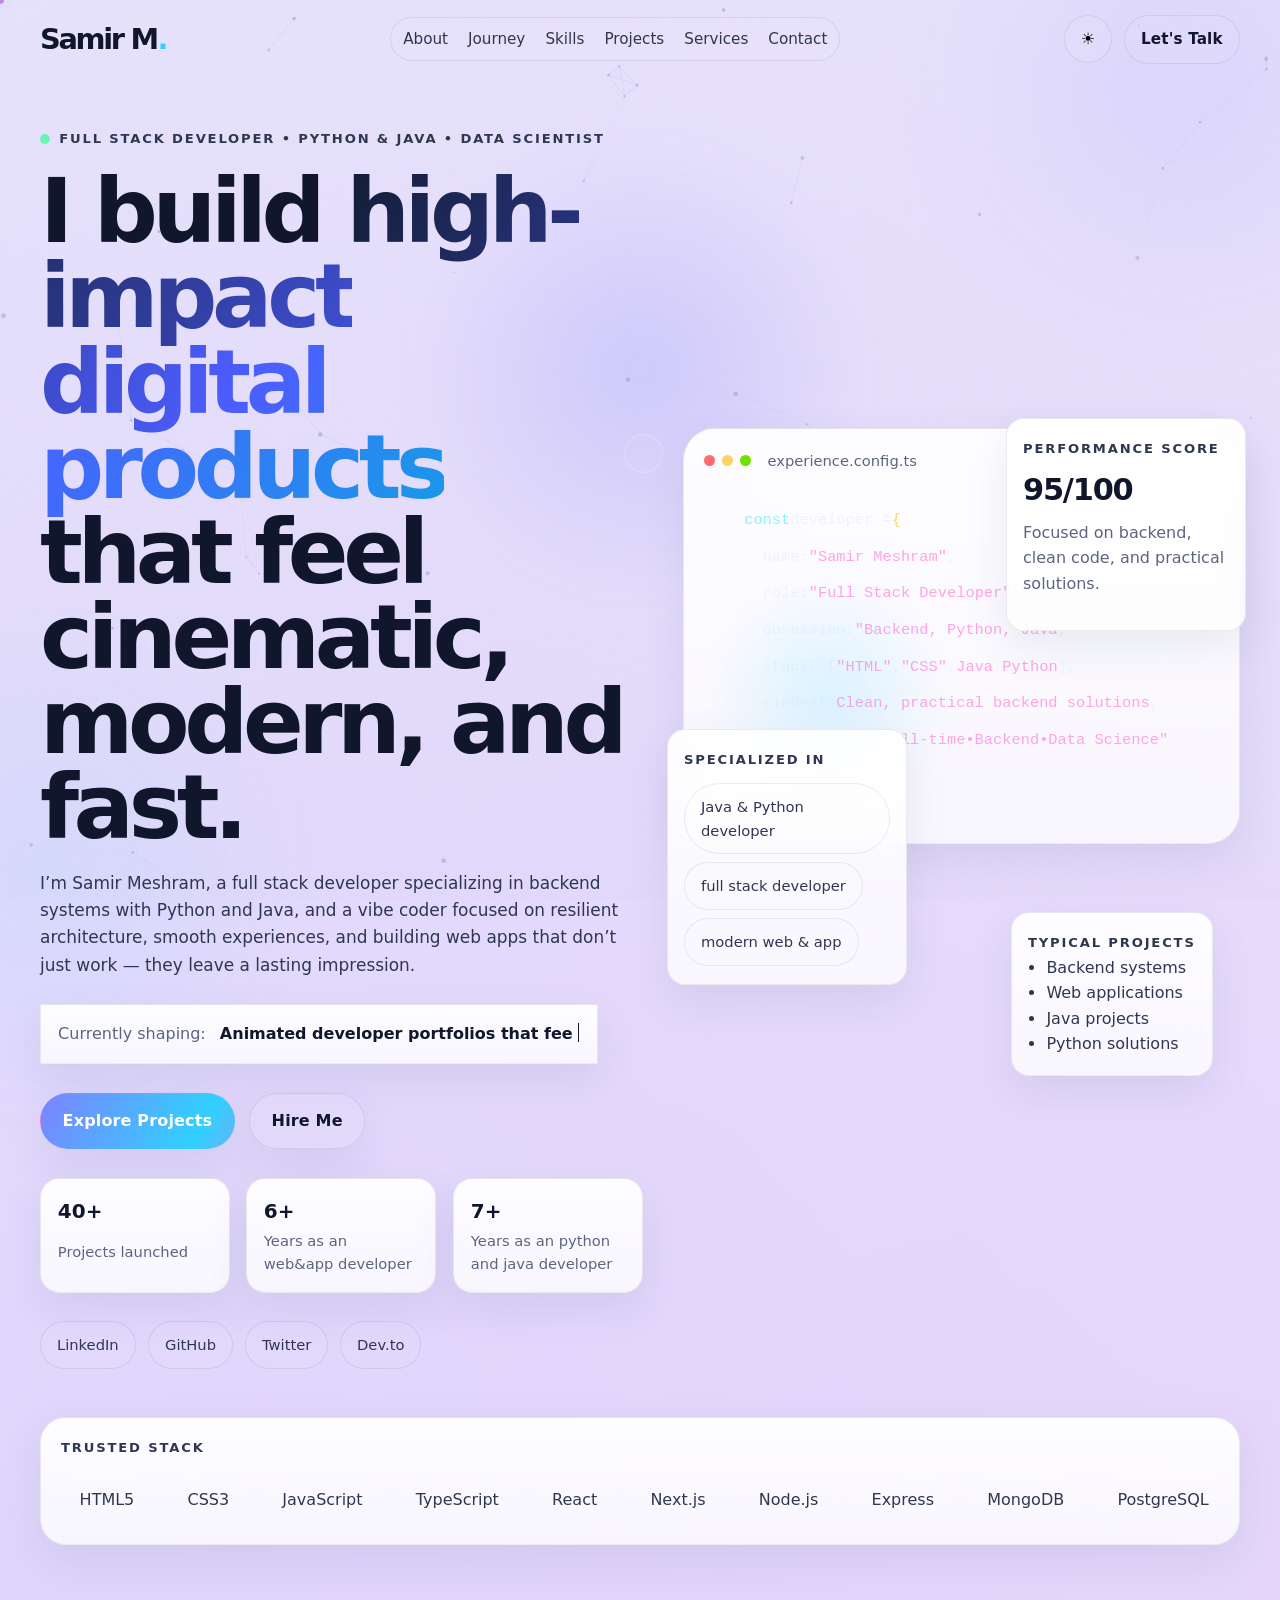
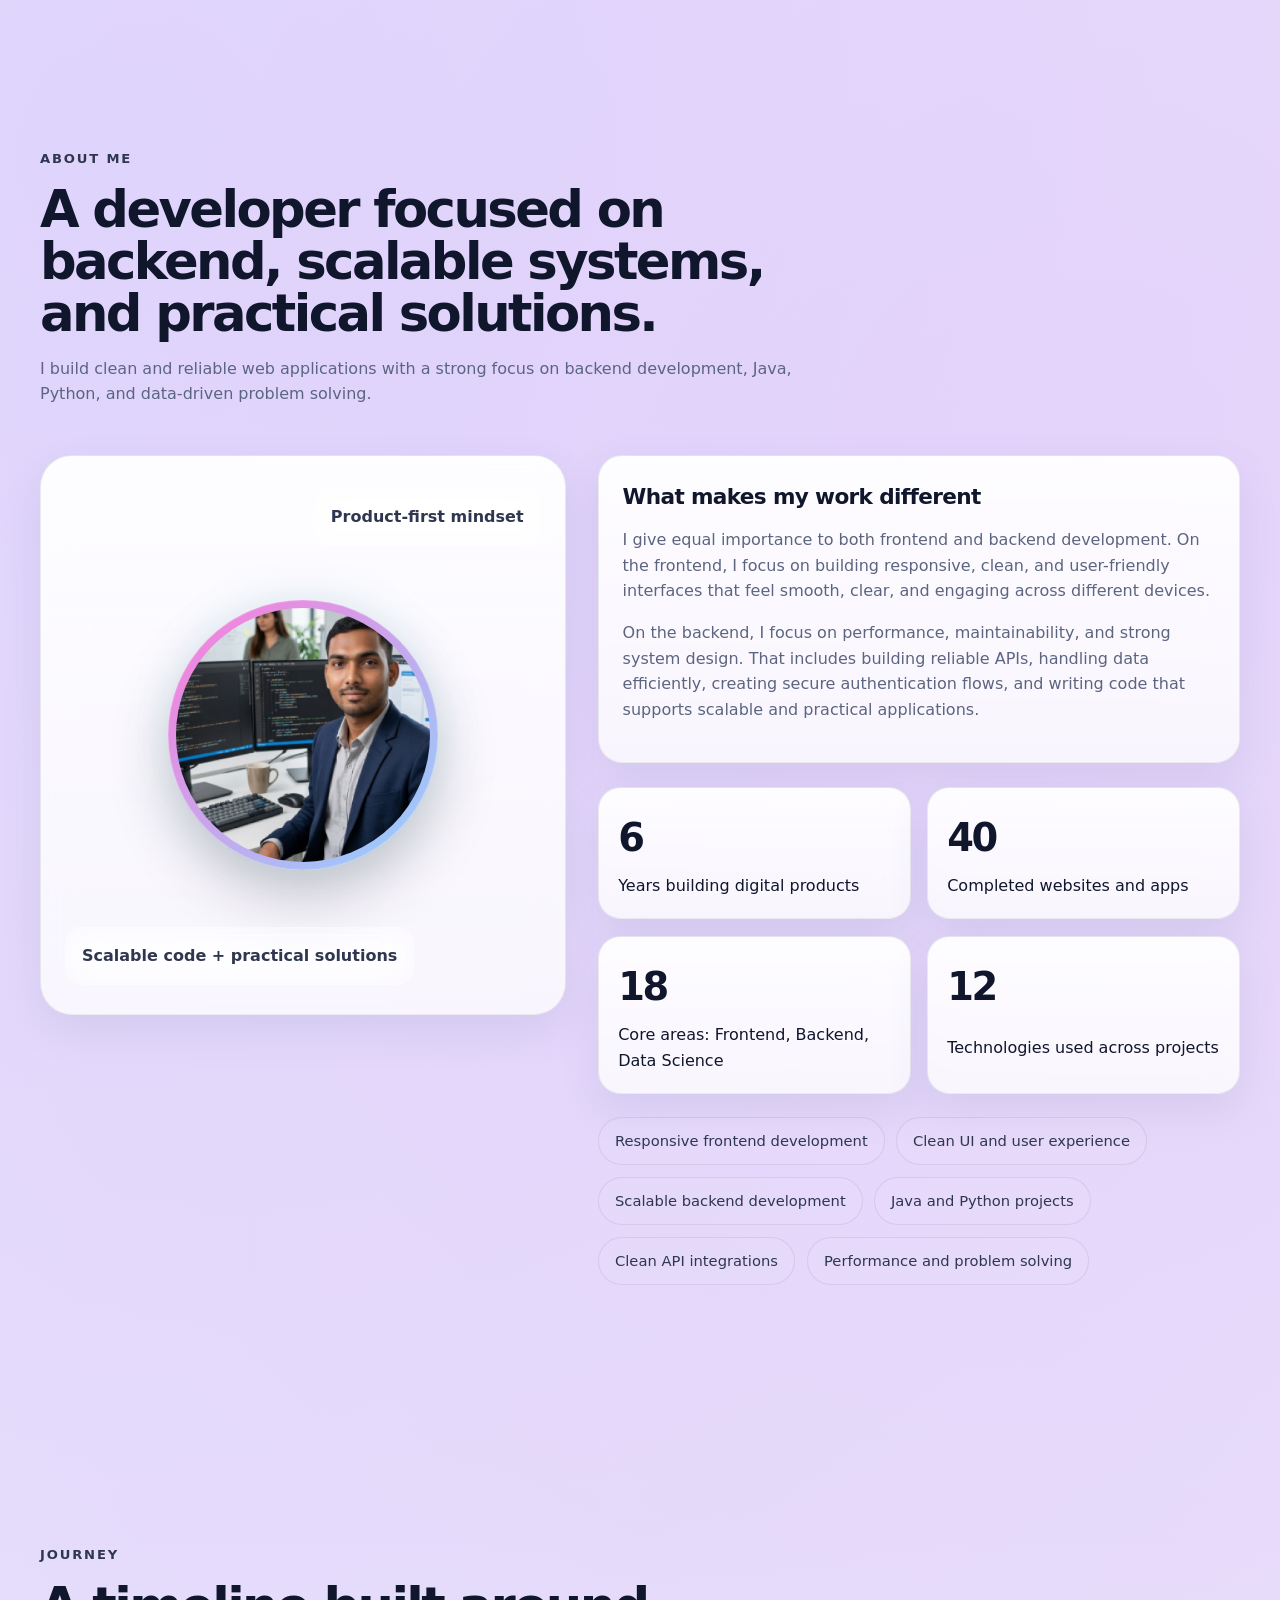
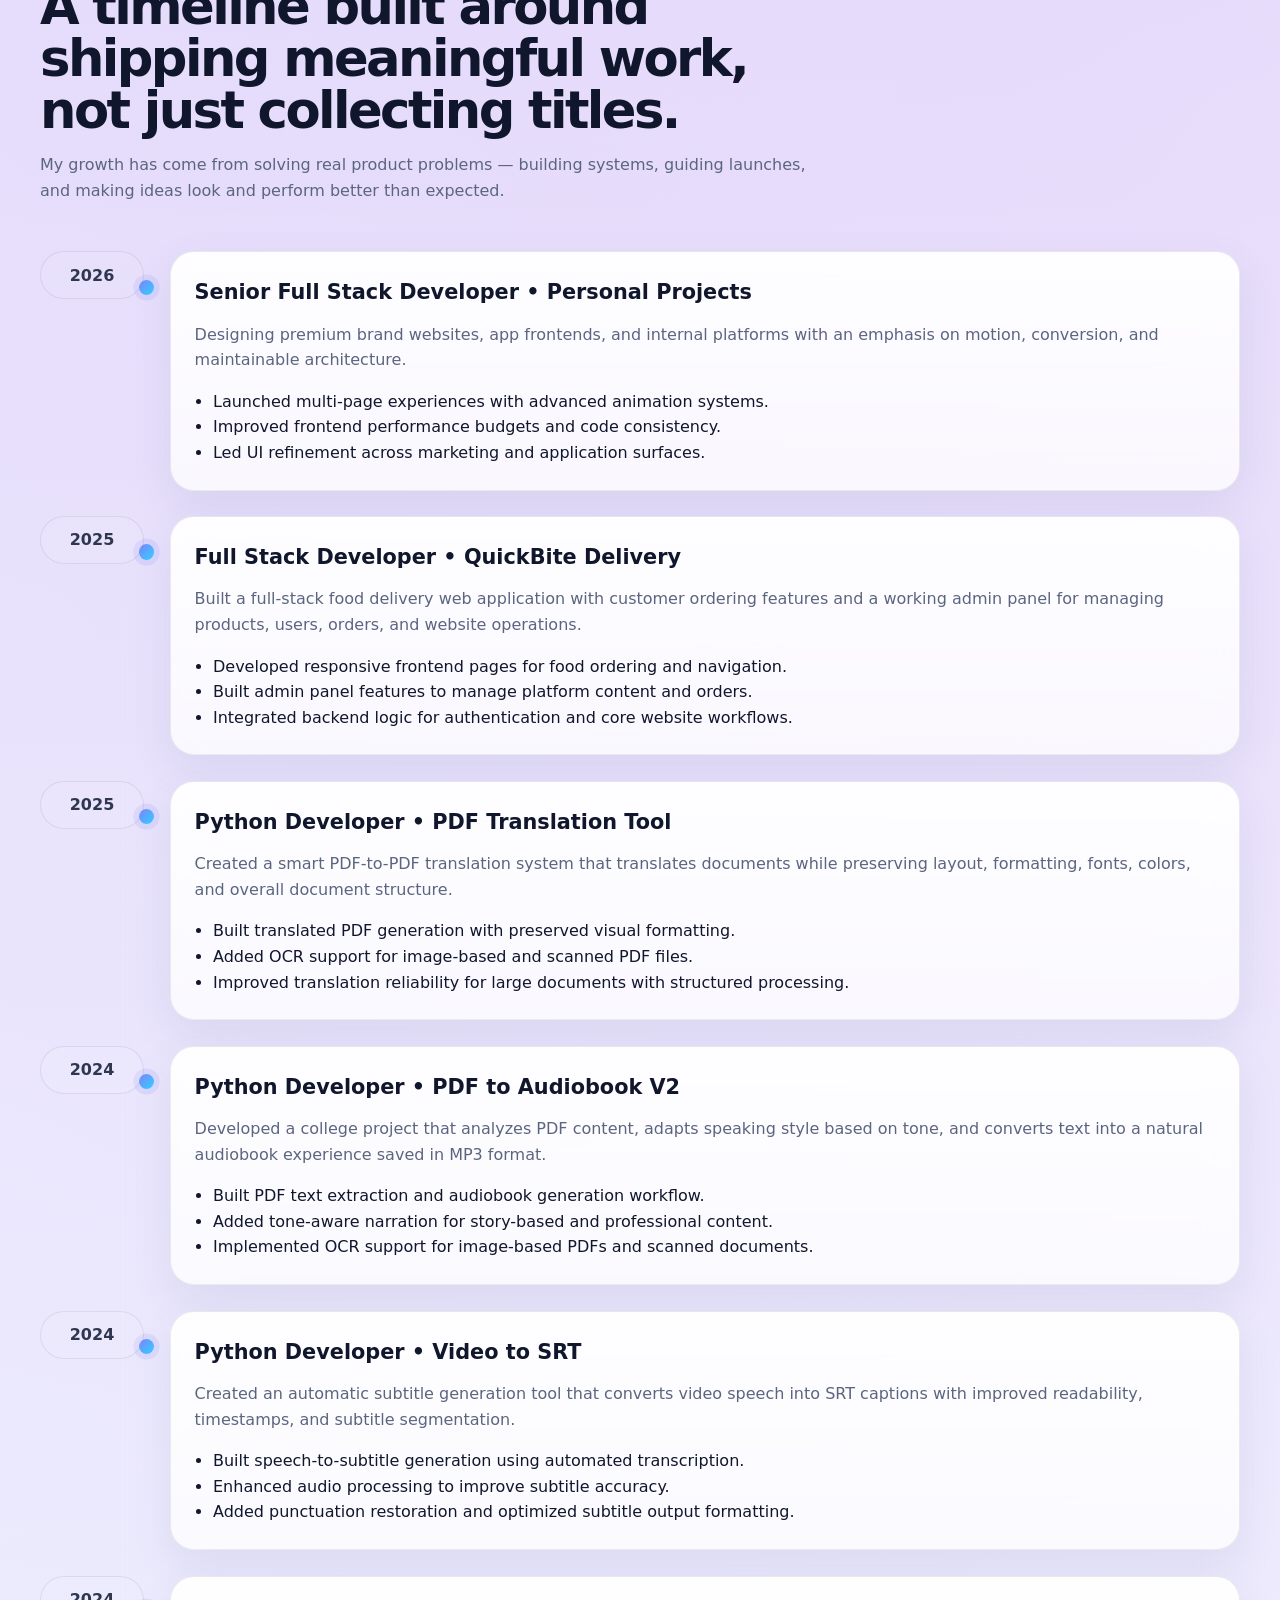
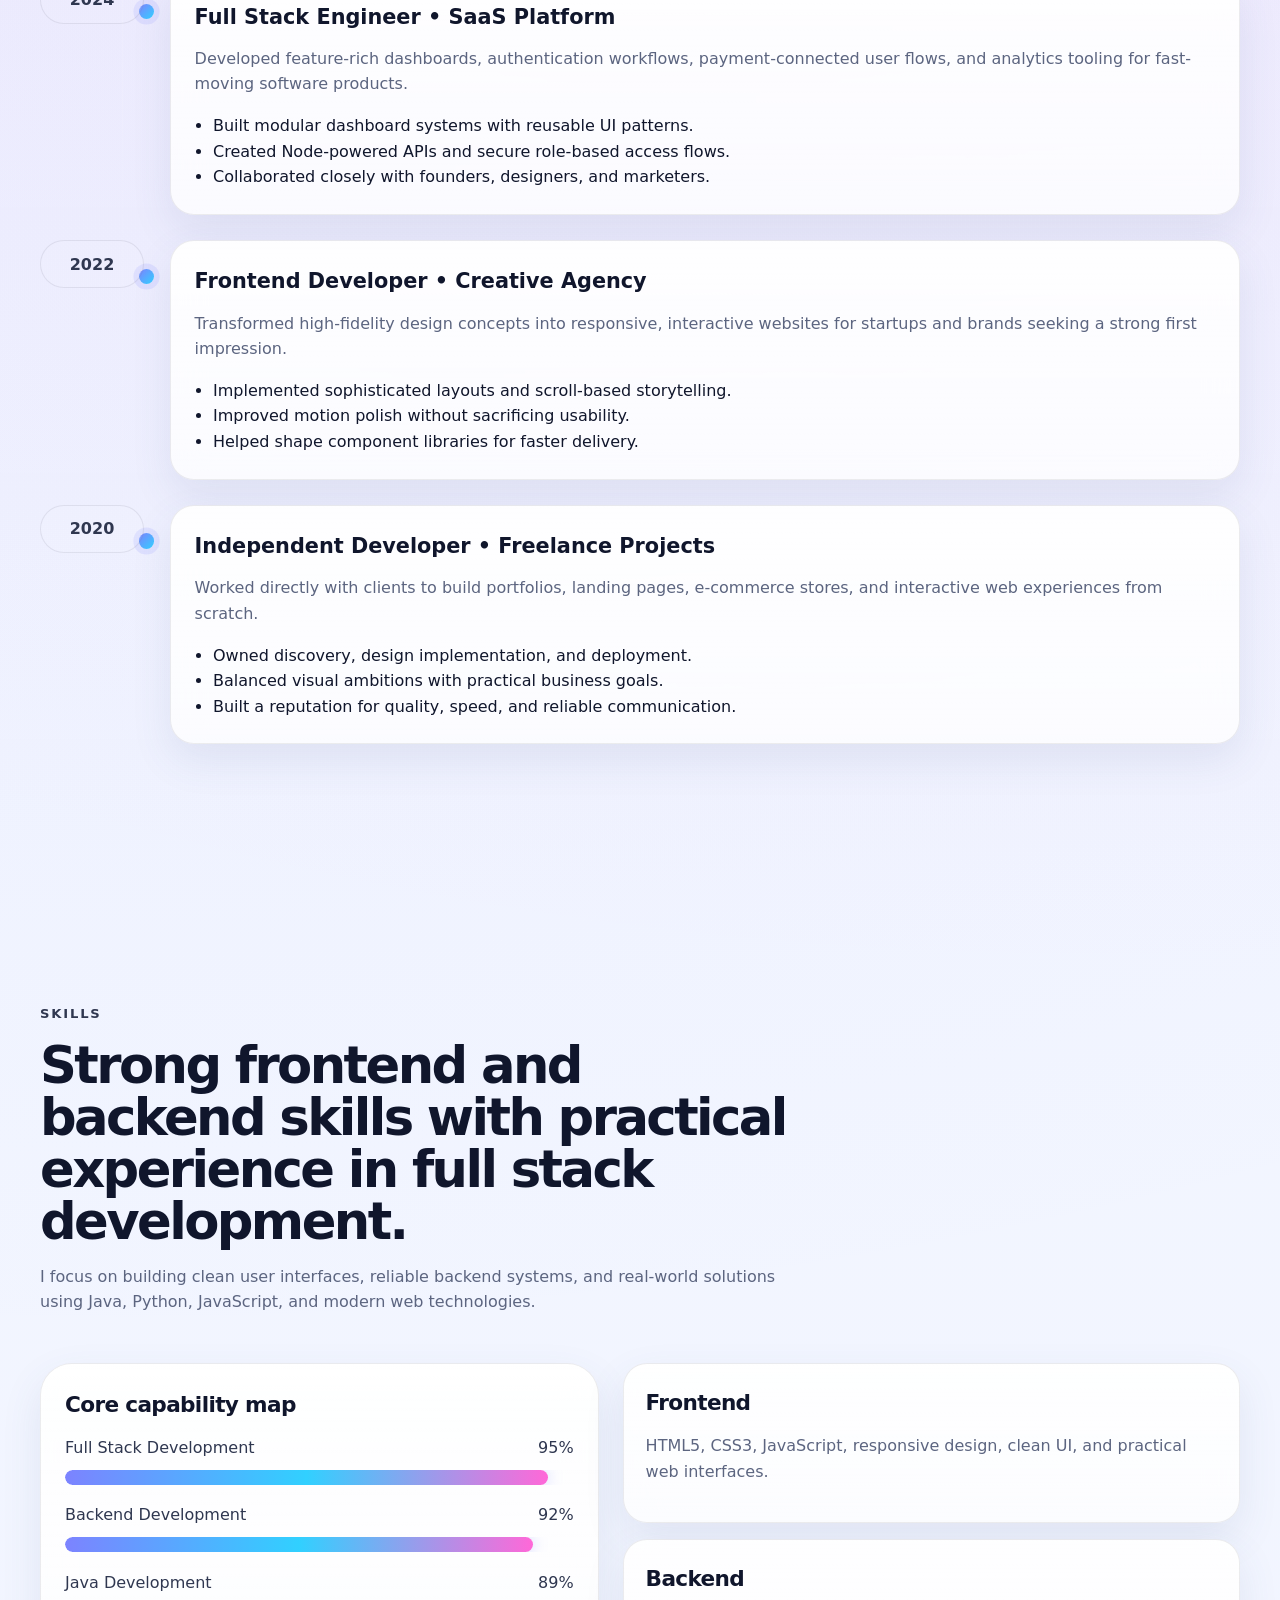
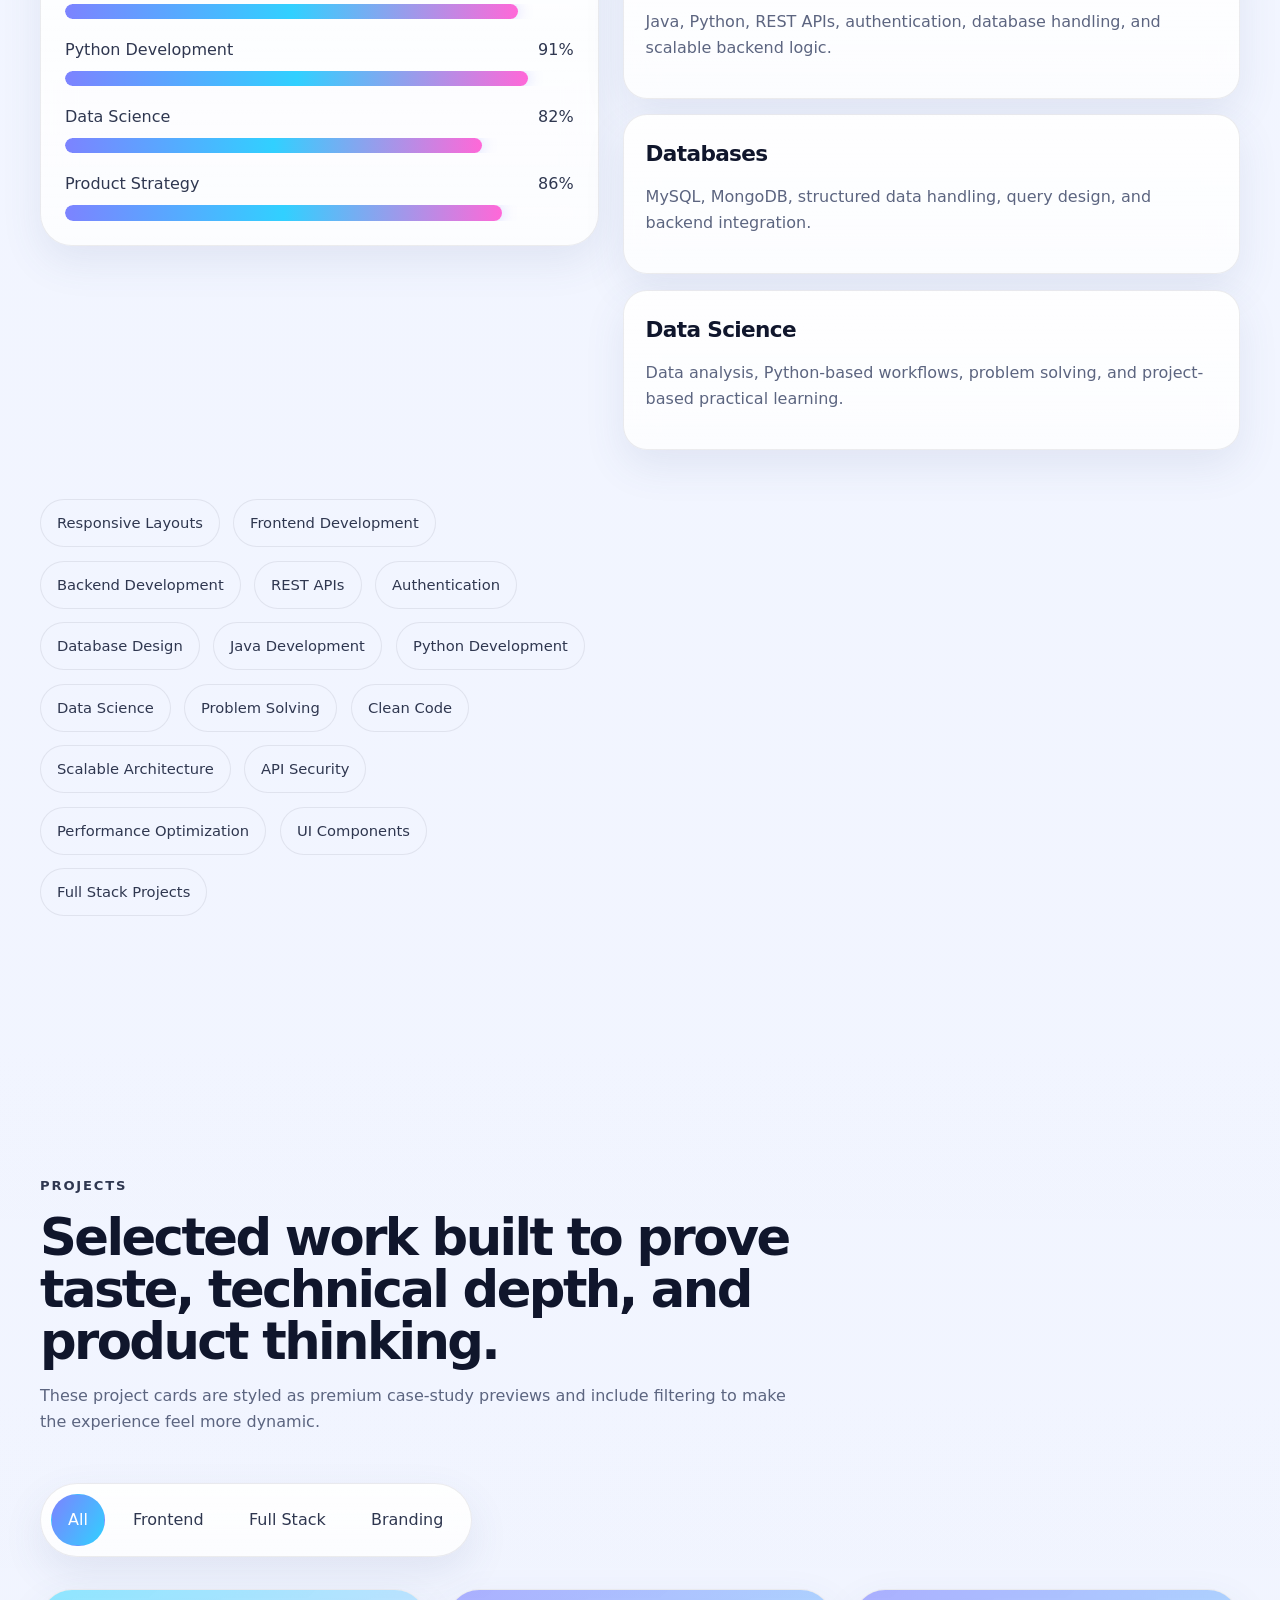
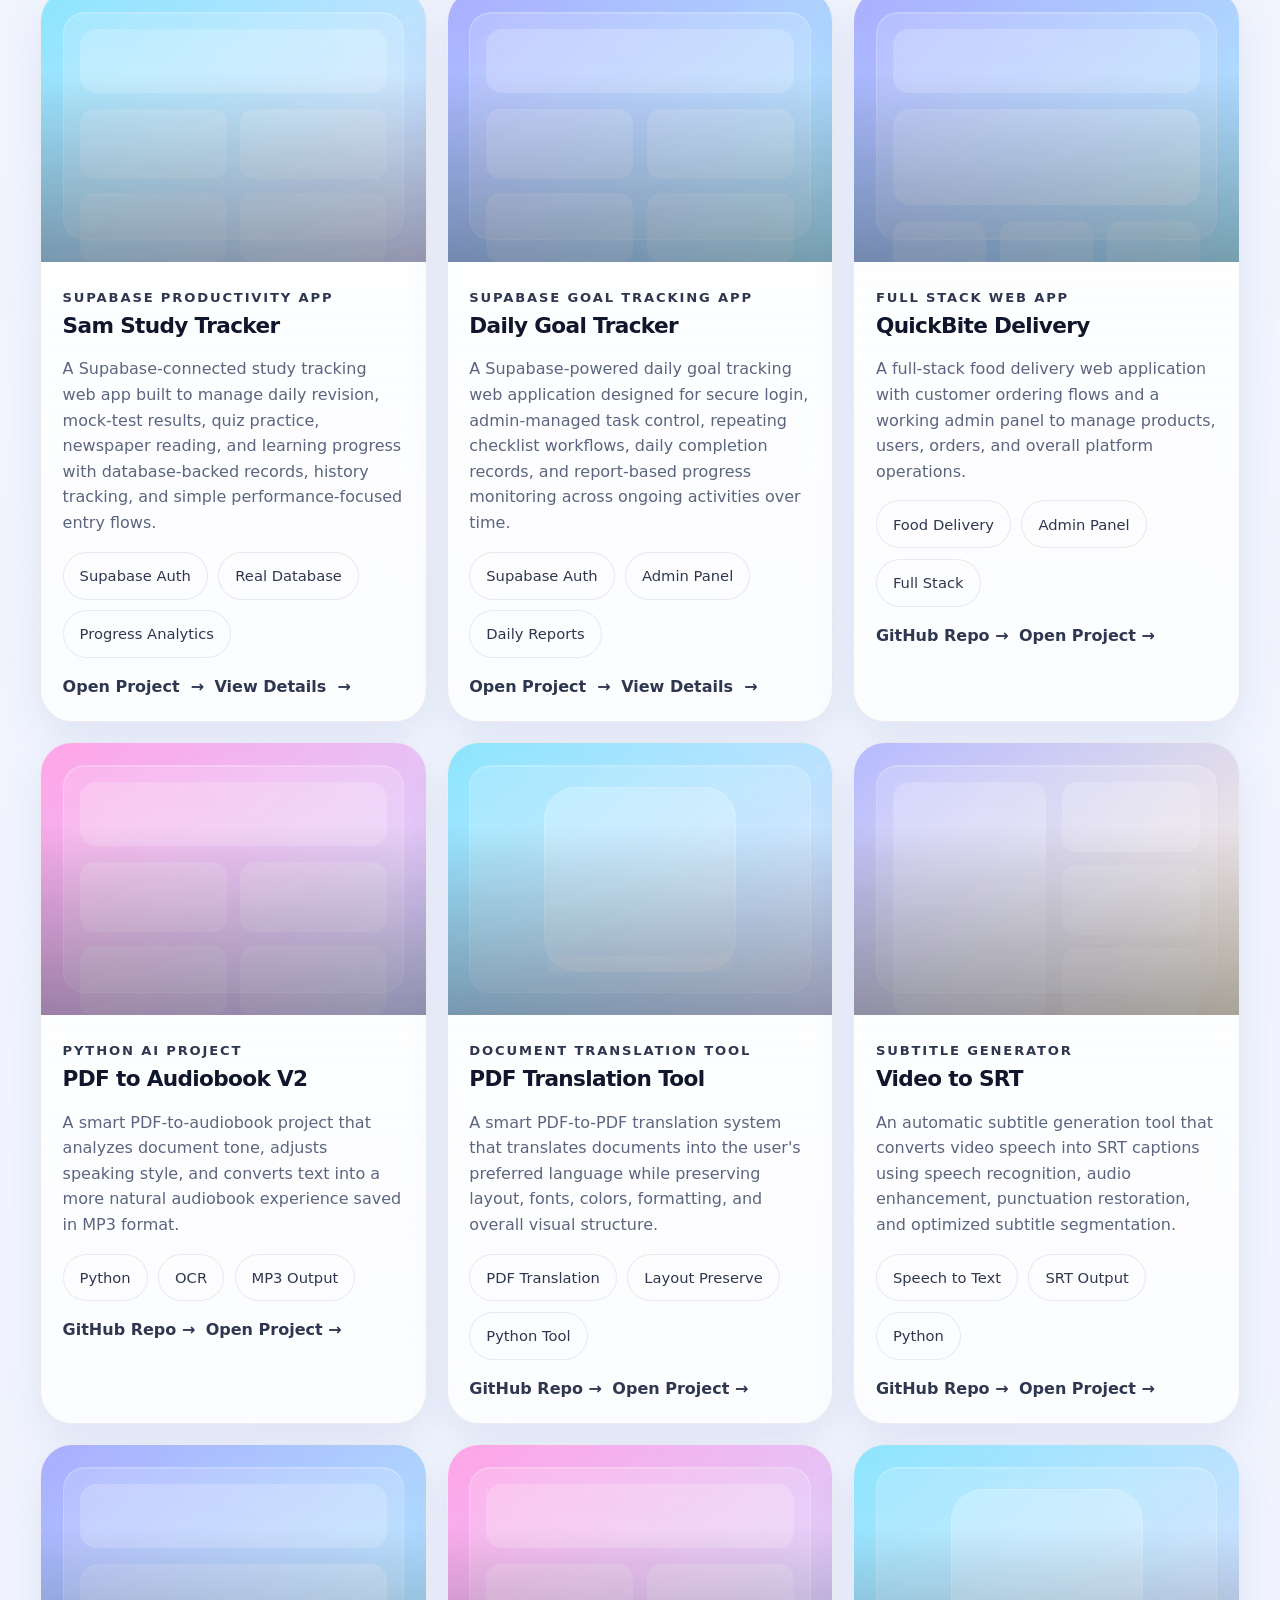
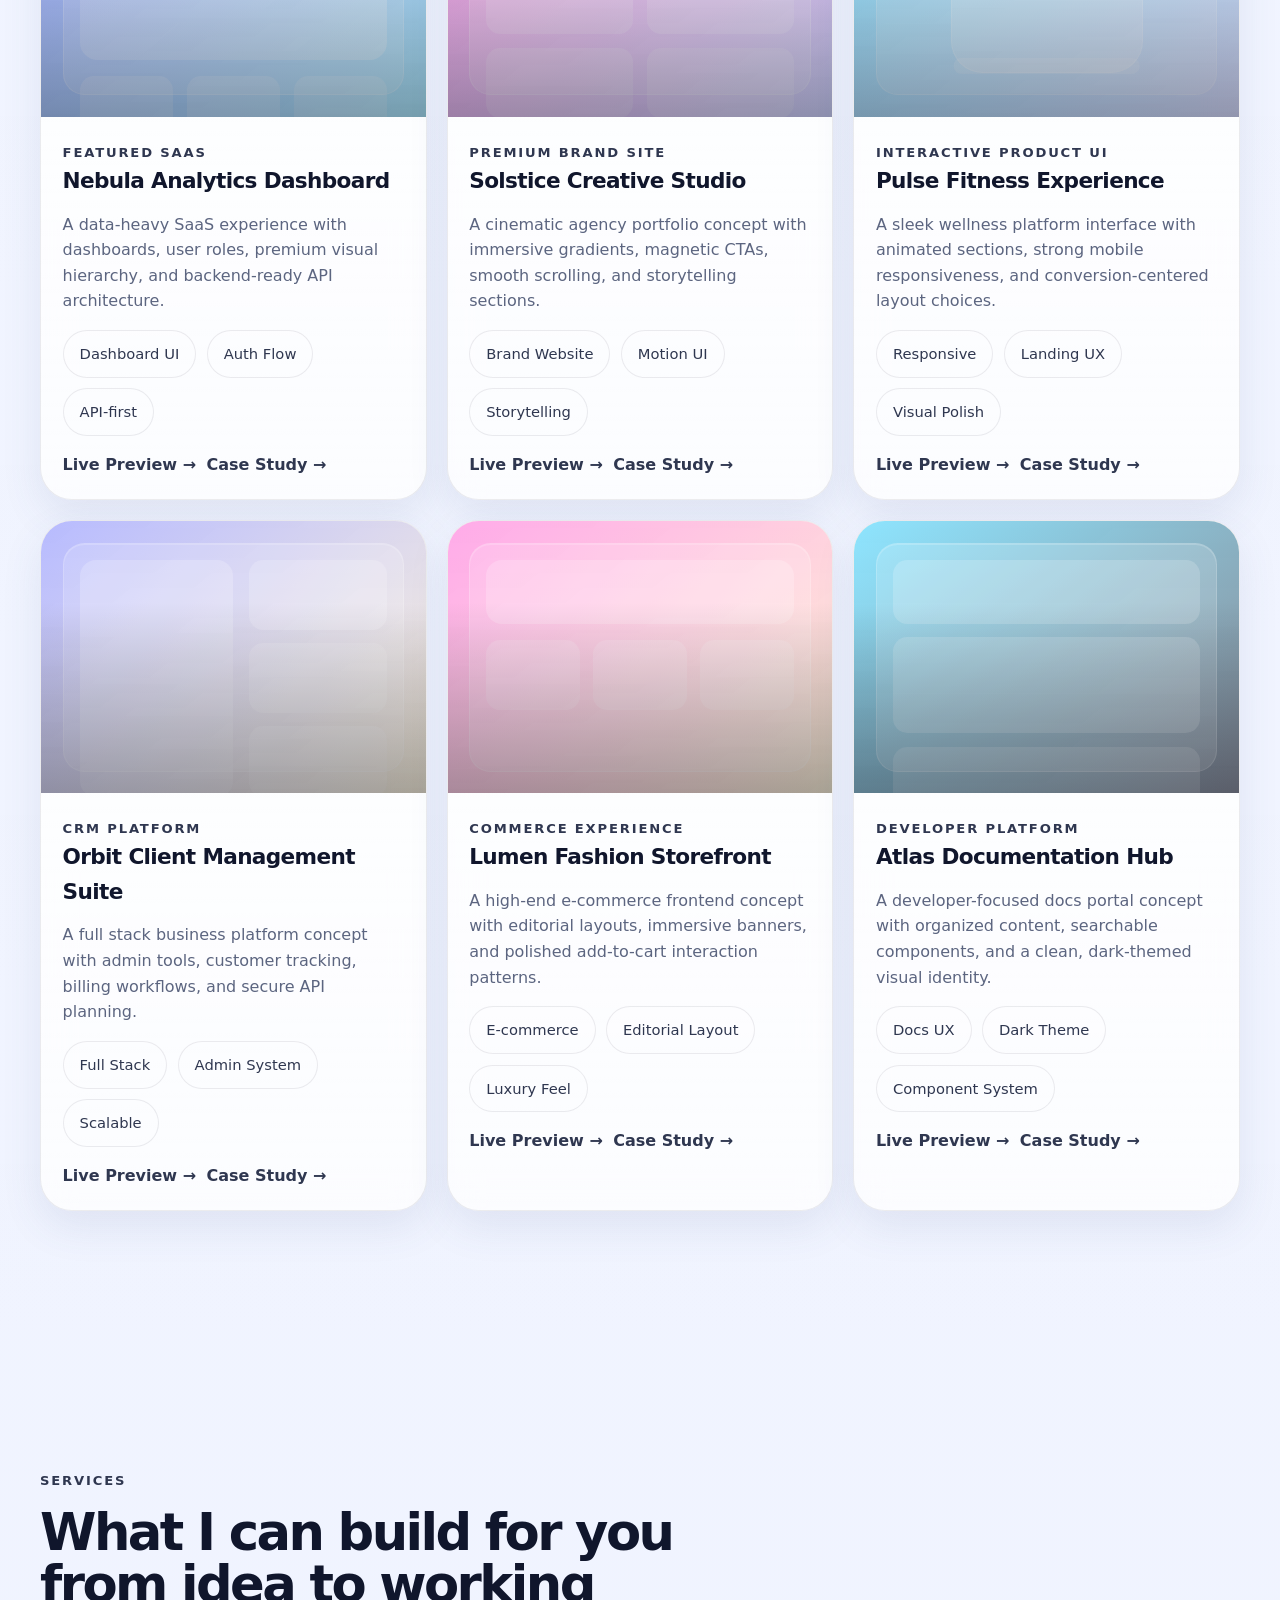
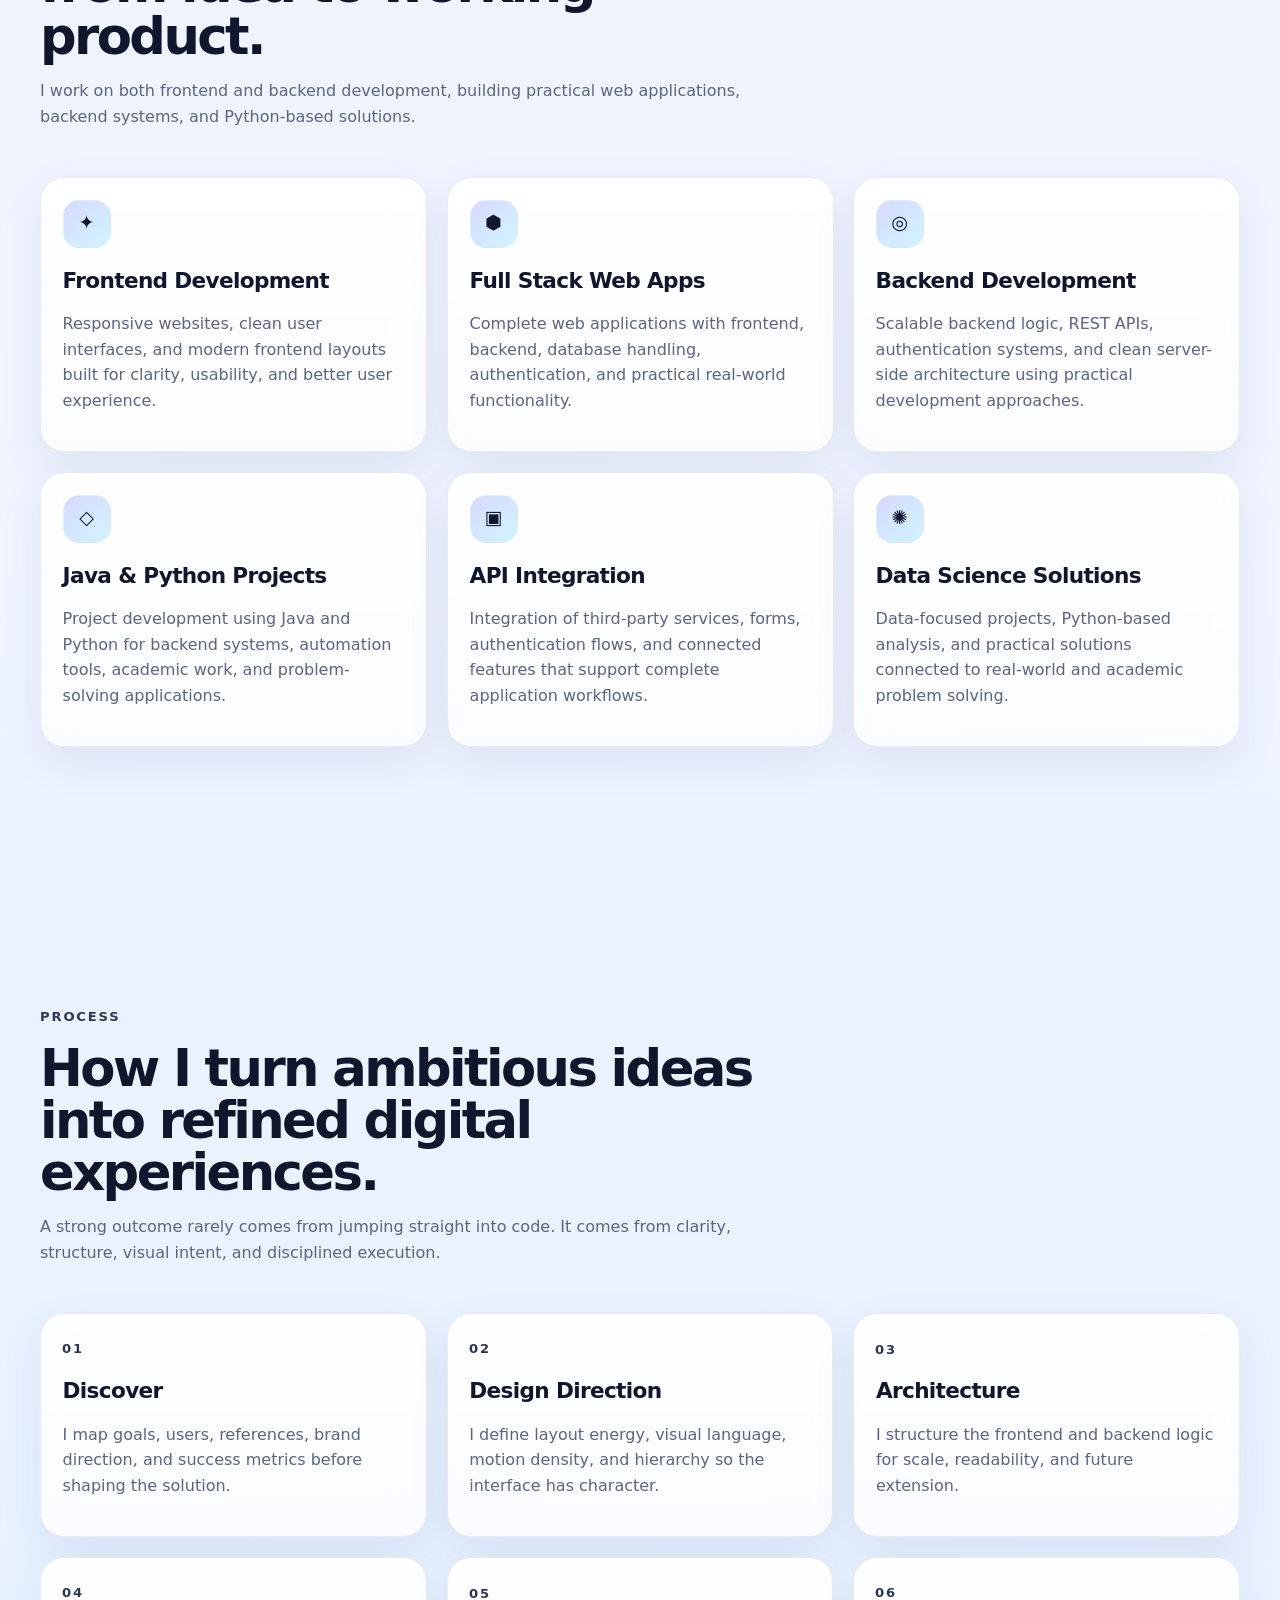
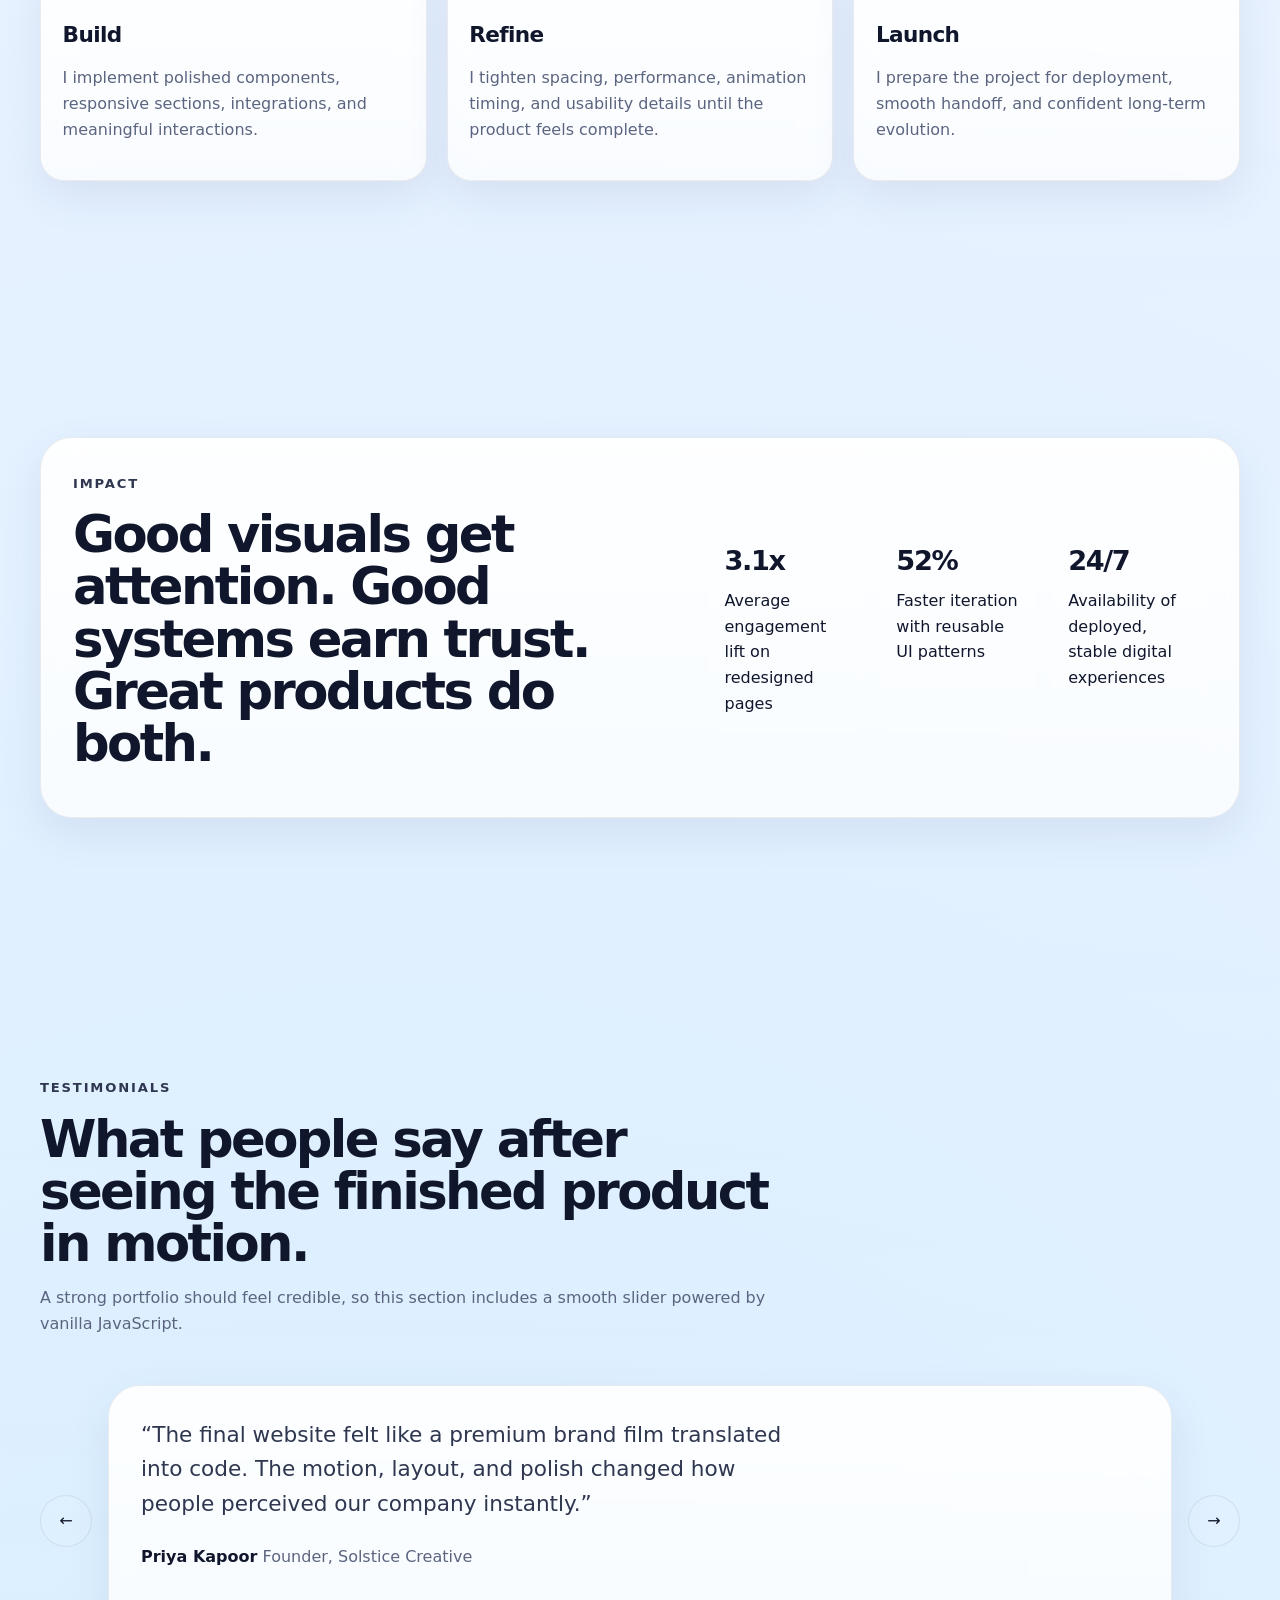
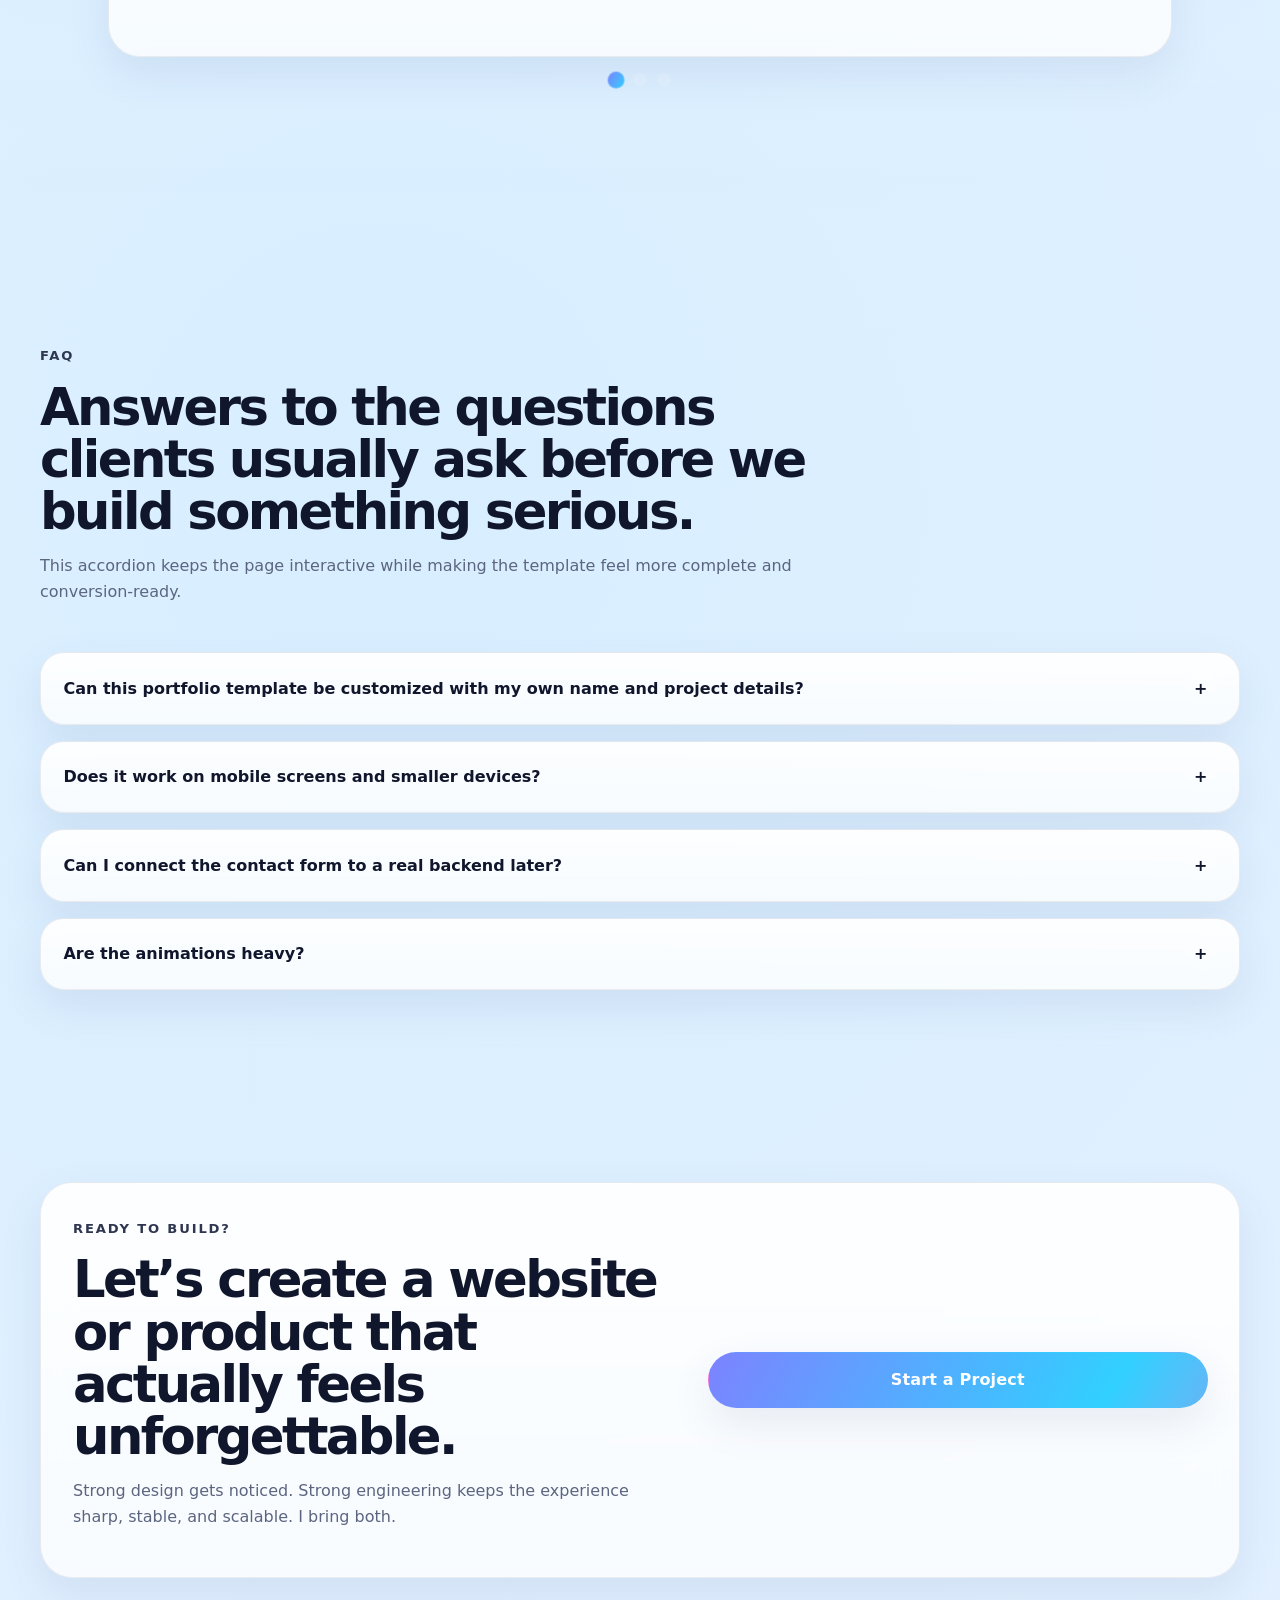
==== commit b0e930b7: "Update portfolio to v3" ====
--- a/index.html
+++ b/index.html
@@ -7,15 +7,11 @@
 
   <title>Samir Meshram | Full Stack Developer</title>
 
-  <meta
-    name="description"
-    content="Samir Meshram is a full stack developer specializing in backend systems, Python, Java, web applications, and practical digital solutions."
-  />
-
-  <meta
-    name="keywords"
-    content="Samir Meshram, Full Stack Developer, Python Developer, Java Developer, Backend Developer, Web Developer, Portfolio"
-  />
+  <meta name="description"
+    content="Samir Meshram is a full stack developer specializing in backend systems, Python, Java, web applications, and practical digital solutions." />
+
+  <meta name="keywords"
+    content="Samir Meshram, Full Stack Developer, Python Developer, Java Developer, Backend Developer, Web Developer, Portfolio" />
 
   <meta name="author" content="Samir Meshram" />
   <meta name="robots" content="index, follow" />
@@ -27,18 +23,14 @@
   <meta property="og:type" content="website" />
   <meta property="og:url" content="https://samirmeshram.in/" />
   <meta property="og:title" content="Samir Meshram | Full Stack Developer" />
-  <meta
-    property="og:description"
-    content="Portfolio of Samir Meshram — full stack developer focused on backend systems, Python, Java, and modern web applications."
-  />
+  <meta property="og:description"
+    content="Portfolio of Samir Meshram — full stack developer focused on backend systems, Python, Java, and modern web applications." />
   <meta property="og:site_name" content="Samir Meshram" />
 
   <meta name="twitter:card" content="summary_large_image" />
   <meta name="twitter:title" content="Samir Meshram | Full Stack Developer" />
-  <meta
-    name="twitter:description"
-    content="Portfolio of Samir Meshram — full stack developer focused on backend systems, Python, Java, and modern web applications."
-  />
+  <meta name="twitter:description"
+    content="Portfolio of Samir Meshram — full stack developer focused on backend systems, Python, Java, and modern web applications." />
 </head>
 
 <body>
@@ -747,6 +739,73 @@
         </div>
 
         <div class="projects-grid">
+          <article class="project-card glass-card reveal" data-category="productivity">
+            <div class="project-card__visual project-card__visual--three">
+              <div class="mock-browser">
+                <div class="mock-browser__hero"></div>
+                <div class="mock-browser__grid">
+                  <span></span><span></span><span></span><span></span>
+                </div>
+              </div>
+            </div>
+            <div class="project-card__content">
+              <div class="project-card__badge">Supabase Productivity App</div>
+              <h3>Sam Study Tracker</h3>
+              <p>
+                A Supabase-connected study tracking web app built to manage daily
+                revision, mock-test results, quiz practice, newspaper reading, and
+                learning progress with database-backed records, history tracking, and
+                simple performance-focused entry flows.
+              </p>
+              <div class="project-tags">
+                <span>Supabase Auth</span>
+                <span>Real Database</span>
+                <span>Progress Analytics</span>
+              </div>
+              <div class="project-links">
+                <a href="/projects/Mock-Performance-Tracker/index.html" target="_blank" rel="noopener noreferrer">
+                  Open Project
+                </a>
+                <a href="/projects/Mock-Performance-Tracker/index.html" target="_blank" rel="noopener noreferrer">
+                  View Details
+                </a>
+              </div>
+            </div>
+          </article>
+
+          <article class="project-card glass-card reveal" data-category="ecommerce">
+            <div class="project-card__visual project-card__visual--one">
+              <div class="mock-browser">
+                <div class="mock-browser__hero"></div>
+                <div class="mock-browser__grid">
+                  <span></span><span></span><span></span><span></span>
+                </div>
+              </div>
+            </div>
+            <div class="project-card__content">
+              <div class="project-card__badge">Supabase Goal Tracking App</div>
+              <h3>Daily Goal Tracker</h3>
+              <p>
+                A Supabase-powered daily goal tracking web application designed for
+                secure login, admin-managed task control, repeating checklist workflows,
+                daily completion records, and report-based progress monitoring across
+                ongoing activities over time.
+              </p>
+              <div class="project-tags">
+                <span>Supabase Auth</span>
+                <span>Admin Panel</span>
+                <span>Daily Reports</span>
+              </div>
+              <div class="project-links">
+                <a href="/projects/daily-goal-tracker/index.html" target="_blank" rel="noopener noreferrer">
+                  Open Project
+                </a>
+                <a href="/projects/daily-goal-tracker/index.html" target="_blank" rel="noopener noreferrer">
+                  View Details
+                </a>
+              </div>
+            </div>
+          </article>
           <article class="project-card glass-card reveal" data-category="fullstack">
             <div class="project-card__visual project-card__visual--one">
               <div class="screen shell">
